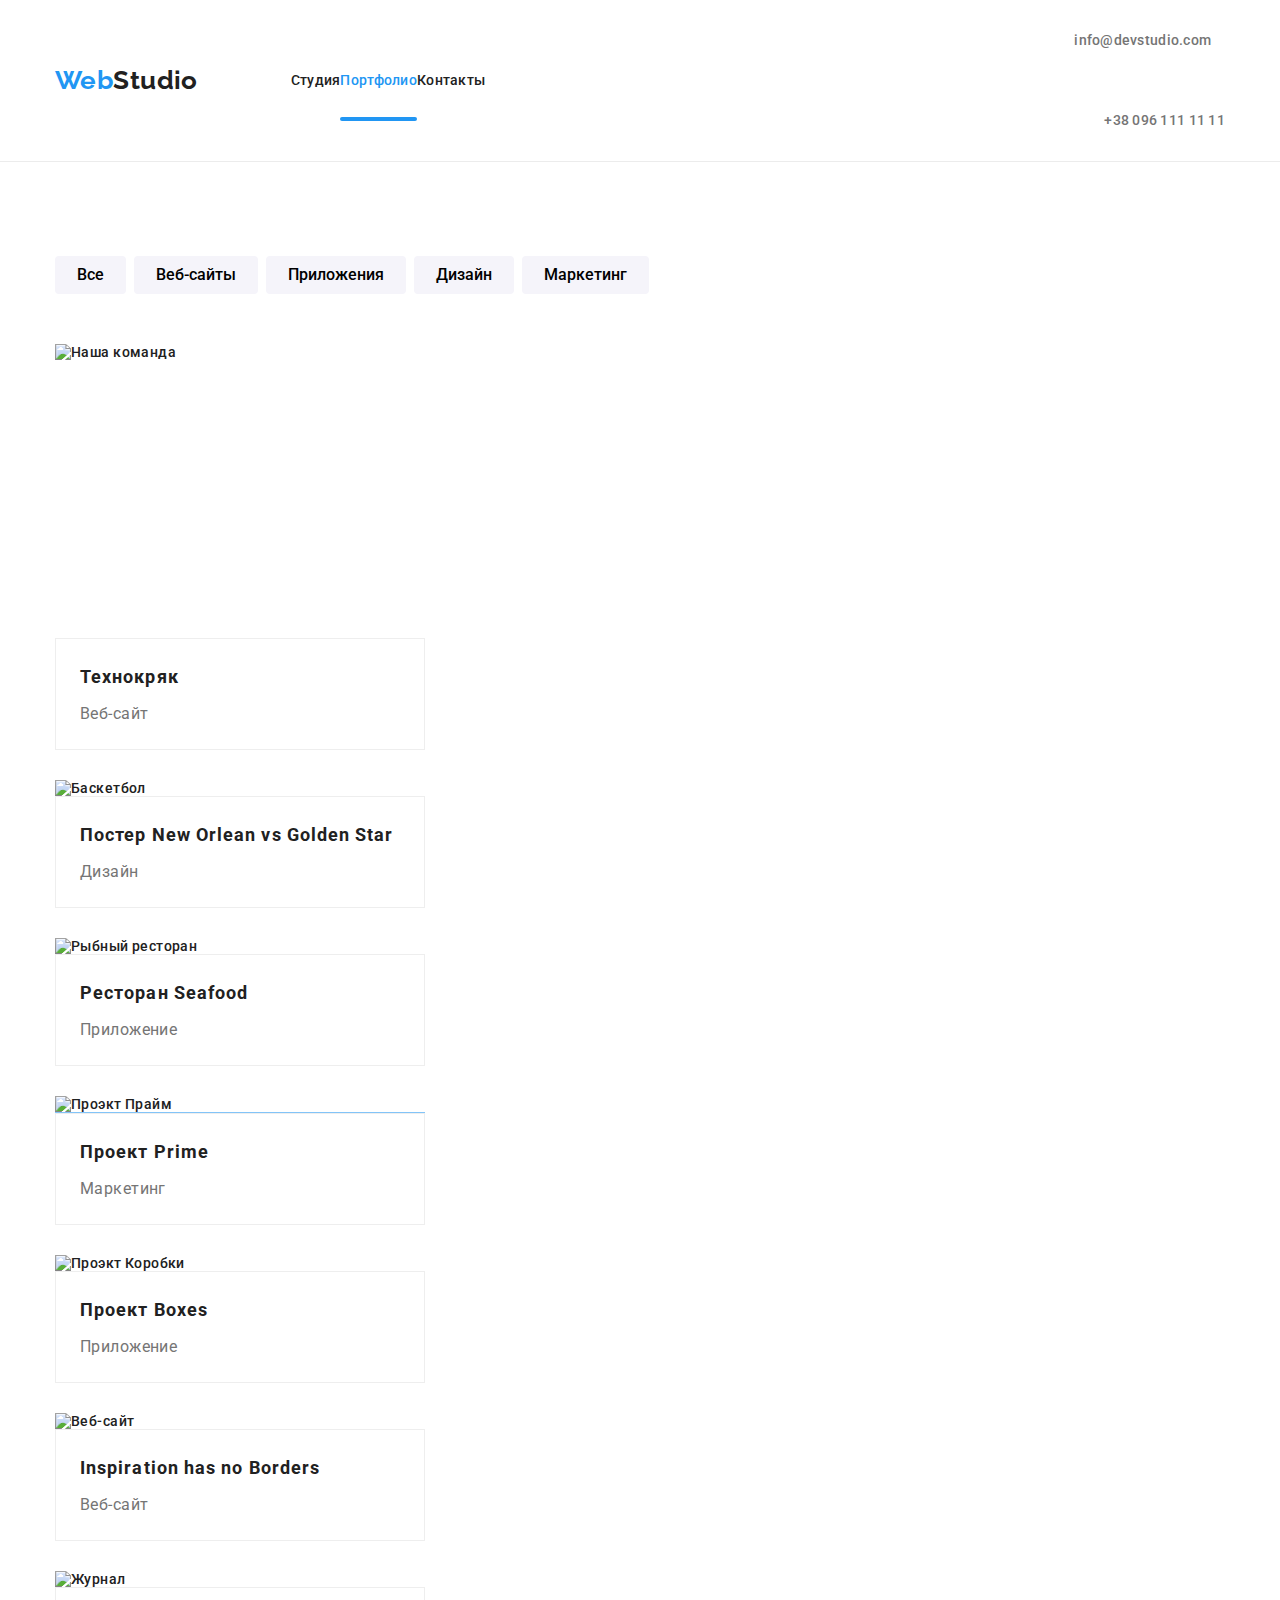
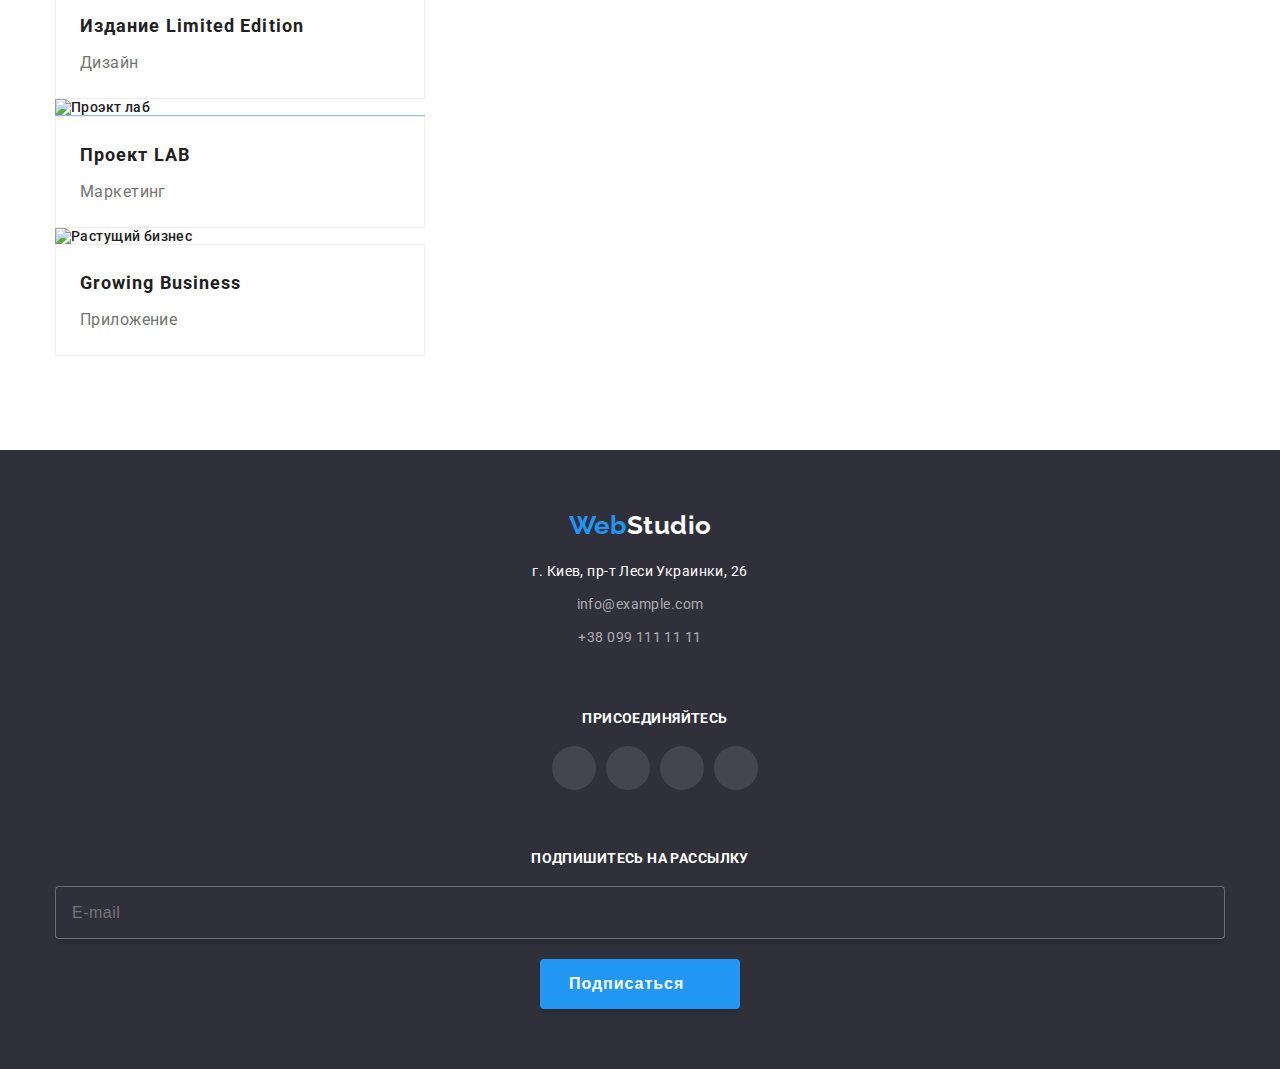
==== portfolio.html @ 8e3b7312 "Problem" ====
<!DOCTYPE html>
<html lang="ru">
    <head>
        <meta charset="UTF-8">
        <meta http-equiv="X-UA-Compatible" content="IE=edge">
        <meta name="viewport" content="width=device-width, initial-scale=1.0">
        <title>Портфолио</title>
        <link rel="preconnect" href="https://fonts.googleapis.com">
        <link rel="preconnect" href="https://fonts.gstatic.com" crossorigin>
        <link href="https://fonts.googleapis.com/css2?family=Raleway:wght@700&family=Roboto:wght@400;500;700;900&display=swap" rel="stylesheet">
        <link rel="stylesheet" href="./css/styles.css">
    </head>
    <body>
        <header>
            <nav class="container nav">
                <a href="./index.html" class="nav__logo">Web<span class="nav__logo-word">Studio</span></a>
                <ul class="nav__list"> 
                    <li class="nav__item"> 
                        <a href="./index.html" class="nav__link">Студия</a>
                    </li>
                    <li class="nav__item">
                        <a href="./portfolio.html" class="nav__link  current">Портфолио</a> 
                    </li>
                    <li class="nav__item">
                        <a href="#" class="nav__link">Контакты</a>
                    </li>
                </ul>
                <ul class="nav-contacts">
                    <li class="nav-contacts__list">
                        <a href="mailto:info@devstudio.com" class="nav-contacts__link" aria-label="Написать письмо">
                            <svg class="nav-contacts__icon" width="16" height="12">
                                <use href="./images/icons.svg#icon-mail"></use>
                            </svg>
                            info@devstudio.com
                        </a>
                    </li>
                    <li class="nav-contacts__list">
                        <a href="tel:+380961111111" class="nav-contacts__link" aria-label="Позвонить">
                           <svg class="nav-contacts__icon" width="16" height="12"> 
                                <use href="./images/icons.svg#icon-smartphone"></use>
                           </svg>
                            +38 096 111 11 11
                        </a>    
                    </li>
                </ul>
            </nav>
        </header>
        <main>
            <section class="portfolio section">
                <div class="container">
                    <h1 class="visually-hidden">Фильтры</h1>
                        <ul class="portfolio__list">
                            <li class="portfolio__item">
                                <button type="button" class="portfolio__buttons">Все</button></li>
                            <li class="portfolio__item">
                                <button type="button" class="portfolio__buttons">Веб-сайты</button></li>
                            <li class="portfolio__item">
                                <button type="button" class="portfolio__buttons">Приложения</button></li>
                            <li class="portfolio__item">
                                <button type="button" class="portfolio__buttons">Дизайн</button></li>
                            <li class="portfolio__item">
                                <button type="button" class="portfolio__buttons">Маркетинг</button></li>
                        </ul> 
                    <h2 class="visually-hidden">Проэкты</h2>
                    <ul class="portfolio__menu">
                        <li class="portfolio__images">
                            <div class="portfolio__overlay">         
                                <img src="./images/team.jpg" alt="Наша команда" width="370" height="294">
                                <div class="overlay">
                                    <p class="overlay__paragraph">Ресурс предлагает комплексные предложения с разным уровнем функционала и сервисов. Все это позволит посетителю получить исчерпывающие сведения о компании или частном лице.
                                    </p>
                                </div>
                            </div>
                            <div class="portfolio__box">
                                <h3 class="portfolio-box__name">Технокряк</h3>
                                <p class="portfolio-box__paragraph">Веб-сайт</p>
                            </div>
                        </li>
                        <li class="portfolio__images">
                            <div class="portfolio__overlay">
                                <img src="./images/basketball.jpg" alt="Баскетбол" width="370">
                                <div class="overlay">
                                    <p class="overlay__paragraph">Ресурс предлагает комплексные предложения с разным уровнем функционала и сервисов. Все это позволит посетителю получить исчерпывающие сведения о компании или частном лице.
                                    </p>
                                </div>
                            </div>
                            <div class="portfolio__box">
                                <h3 class="portfolio-box__name">Постер New Orlean vs Golden Star</h3>
                                <p class="portfolio-box__paragraph">Дизайн</p>
                            </div>
                        </li>
                        <li class="portfolio__images">
                            <div class="portfolio__overlay">
                            <img src="./images/restaraunt.jpg" alt="Рыбный ресторан" width="370">
                            <div class="overlay">
                                <p class="overlay__paragraph">Ресурс предлагает комплексные предложения с разным уровнем функционала и сервисов. Все это позволит посетителю получить исчерпывающие сведения о компании или частном лице.
                                </p>
                            </div>
                            </div>
                            <div class="portfolio__box">
                                <h3 class="portfolio-box__name">Ресторан Seafood</h3>
                                <p class="portfolio-box__paragraph">Приложение</p>
                            </div>
                        </li>
                        <li class="portfolio__images">
                            <div class="portfolio__overlay">
                                <img src="./images/prime.jpg" alt="Проэкт Прайм" width="370">
                                <div class="overlay">
                                    <p class="overlay__paragraph">Ресурс предлагает комплексные предложения с разным уровнем функционала и сервисов. Все это позволит посетителю получить исчерпывающие сведения о компании или частном лице.
                                    </p>
                                </div>
                            </div>
                            <div class="portfolio__box">
                                <h3 class="portfolio-box__name">Проект Prime</h3>
                                <p class="portfolio-box__paragraph">Маркетинг</p>
                            </div>
                        </li>
                        <li class="portfolio__images">
                            <div class="portfolio__overlay">
                                <img src="./images/boxes.jpg" alt="Проэкт Коробки" width="370">
                                <div class="overlay">
                                    <p class="overlay__paragraph">Ресурс предлагает комплексные предложения с разным уровнем функционала и сервисов. Все это позволит посетителю получить исчерпывающие сведения о компании или частном лице.
                                    </p>
                                </div>
                            </div>
                            <div class="portfolio__box">
                                <h3 class="portfolio-box__name">Проект Boxes</h3>
                                <p class="portfolio-box__paragraph">Приложение</p>
                            </div>
                        </li>
                        <li class="portfolio__images">
                            <div class="portfolio__overlay">
                                <img src="./images/website.jpg" alt="Веб-сайт" width="370">
                                <div class="overlay">
                                    <p class="overlay__paragraph">Ресурс предлагает комплексные предложения с разным уровнем функционала и сервисов. Все это позволит посетителю получить исчерпывающие сведения о компании или частном лице.
                                    </p>
                                </div>
                            </div>
                            <div class="portfolio__box">
                                <h3 class="portfolio-box__name">Inspiration has no Borders</h3>
                                <p class="portfolio-box__paragraph">Веб-сайт</p>
                            </div>
                        </li>
                        <li class="portfolio__images">
                            <div class="portfolio__overlay">
                                <img src="./images/magazine.jpg" alt="Журнал" width="370">
                                <div class="overlay">
                                    <p class="overlay__paragraph">Ресурс предлагает комплексные предложения с разным уровнем функционала и сервисов. Все это позволит посетителю получить исчерпывающие сведения о компании или частном лице.
                                    </p>
                                </div>
                            </div>
                            <div class="portfolio__box">
                                <h3 class="portfolio-box__name">Издание Limited Edition</h3>
                                <p class="portfolio-box__paragraph">Дизайн</p>
                            </div>
                        </li>
                        <li class="portfolio__images">
                            <div class="portfolio__overlay">
                                <img src="./images/lab.jpg" alt="Проэкт лаб" width="370">
                                <div class="overlay">
                                    <p class="overlay__paragraph">Ресурс предлагает комплексные предложения с разным уровнем функционала и сервисов. Все это позволит посетителю получить исчерпывающие сведения о компании или частном лице.
                                    </p>
                                </div>
                            </div>
                            <div class="portfolio__box">
                                <h3 class="portfolio-box__name">Проект LAB</h3>
                                <p class="portfolio-box__paragraph">Маркетинг</p>
                            </div>
                        </li>
                        <li class="portfolio__images">
                            <div class="portfolio__overlay">
                                <img src="./images/bussines.jpg" alt="Растущий бизнес" width="370"> 
                                <div class="overlay">
                                    <p class="overlay__paragraph">Ресурс предлагает комплексные предложения с разным уровнем функционала и сервисов. Все это позволит посетителю получить исчерпывающие сведения о компании или частном лице.
                                    </p>
                                </div>
                            </div>
                            <div class="portfolio__box">
                                <h3 class="portfolio-box__name">Growing Business</h3>
                                <p class="portfolio-box__paragraph">Приложение</p>
                            </div>
                        </li>
                    </ul>
                </div>
            </section>
        </main>
        <!-- Подвал -->
        <footer class="footer section">
            <div class="container footer__box">
                <div class="container footer__adress">
                    <a href="./index.html" class="footer__logo">Web<span class="word-logo">Studio</span></a>
                    <address class="footer__street">г. Киев, пр-т Леси Украинки, 26</address>
                    <ul>
                        <li class="footer__list">
                            <a href="mailto:info@example.com" class="footer__contacts">info@example.com</a></li>
                        <li class="footer__list">
                            <a href="tel:+380991111111" class="footer__contacts">+38 099 111 11 11</a></li>
                    </ul>
                </div>
                <div class="container footer__social">
                    <h2 class="footer-social__title">Присоединяйтесь</h2>
                    <ul class="footer-social__list">
                        <li class="social-list__item">
                            <a class="footer__link" href="#" aria-label="Страница в инстаграмме">
                                <svg class="social-list__icon" width="20" height="20">
                                    <use href="./images/icons.svg#icon-instagram"></use>
                                </svg>
                            </a>
                        </li>
                        <li class="social-list__item">
                            <a class="footer__link" href="#" aria-label="Страница в твиттере">
                                <svg class="social-list__icon" width="20" height="20">
                                    <use href="./images/icons.svg#icon-twitter"></use>
                                </svg>
                            </a>
                        </li>
                        <li class="social-list__item">
                            <a class="footer__link" href="#" aria-label="Страница в фейсбуке">
                                <svg class="social-list__icon" width="20" height="20">
                                    <use href="./images/icons.svg#icon-facebook"></use>
                                </svg>
                            </a>
                        </li>
                        <li class="social-list__item">
                            <a class="footer__link" href="#" aria-label="Страница в линкедине">
                                <svg class="social-list__icon" width="20" height="20">
                                    <use href="./images/icons.svg#icon-linkedin"></use>
                                </svg>
                            </a>
                        </li>
                    </ul>
                </div>
                <div>
                    <h2 class="send">Подпишитесь на рассылку</h2>
                    <form class="send__form">
                        <input class="send__input" type="email" name="mail" placeholder="E-mail" />
                        <button class="send__button" type="submit">Подписаться
                            <svg class="send__icon" width="24" height="24">
                                <use href="./images/icons.svg#icon-subscribe"></use>
                            </svg>
                        </button>
                    </form>
                </div>
            </div>
        </footer>
    </body>
</html>
---- css/styles.css ----
html {
	box-sizing: border-box;
}
*,
*::after,
*::before {
	box-sizing: inherit;
}
/* Сбиваем стили */
h1,
h2,
h3,
h4,
h5,
h6,
p {
	margin-top: 0;
}
img {
	display: block;
	max-width: 100%;
	height: auto;
}
ul {
    list-style: none;
	padding-left: 0;
	margin: 0;
}



:root {
    --color-primary: #212121;
    --color-second: #2196f3;
    --color-contacts: #757575;
    --color-hero: #2f303a;
    --color-hero-name: #ffffff;
    --color-button: #188ce8;
    --color-team: #f5f4fa;
    --color-contacts-footer: rgba(255, 255, 255, 0.6);
    --color-social-icons: #afb1b8; 
    --color-icons-footer: rgba(255, 255, 255, 0.1);
    --color-icons: #afb1b8;
    --color-background: rgba(47, 48, 58, 0.8);
    --color-bckground: rgba(33, 150, 243, 0.9);
    

    --font-family-primary: 'Roboto', sans-serif;
    --font-family-logo: 'Raleway', sans-serif;
}
body {
    color: var(--color-primary);
    font-family: var(--font-family-primary);
    font-weight: 500;
    font-size: 14px;
    line-height: 1.17;
    letter-spacing: 0.03em;
    margin: 0;
}
/* Header */
header {
    border-bottom: 1px solid #ECECEC;
}
.container.nav {

    @media screen and (min-width: 768px) {
        display: flex;
        align-items: center;
    }
    
}
/* Логотип */
.nav__logo {
    color: var(--color-second);
    font-family: var(--font-family-logo);
    text-decoration: none;
    font-weight: 700;
    font-size: 26px;
    line-height: 1.17;
    display: block;
    padding-top: 24px;
    padding-bottom: 24px;
}
.nav__logo-word {
    color: var(--color-primary);
}
/* Ссылки */
.nav__list {
    @media screen and (min-width: 768px) {
        display: flex; 
    }

}
.nav__link {

    @media screen and (min-width: 768px) {
        color: var(--color-primary);
        position: relative;
        display: block;
        padding-top: 32px;
        padding-bottom: 32px;
        text-decoration: none;
        letter-spacing: 0.02em;
        transition: color 250ms cubic-bezier(0.4, 0, 0.2, 1);
    }

    @media screen and (min-width: 1200px) {
        color: var(--color-primary);
        position: relative;
        display: block;
        padding-top: 32px;
        padding-bottom: 32px;
        text-decoration: none;
        letter-spacing: 0.02em;
        transition: color 250ms cubic-bezier(0.4, 0, 0.2, 1);
    }
}
.nav__link:hover,
.nav__link:focus {
    color: var(--color-second);
}
.nav__link.current {
    color: var(--color-second);
}
.nav__link::after {
    content: '';
    background-color: var(--color-second);
    position: absolute;
    border-radius: 2px;
    width: 100%;
    height: 4px;
    bottom: 0;
    left: 0;
    opacity: 0;
}
.nav__link.current::after {
    content: '';
    opacity: 1;
}
.nav__item:not(:first-child) {

    @media screen and (min-width: 768) {
        margin-left: 50px;
    }
}
.nav__item:first-child {

    @media screen and (min-width: 768px) {
        margin-left: 88px;
    }

    @media screen and (min-width: 1200px) {
        margin-left: 93px;
    }
}
.nav__item:last-child {
    @media screen and (min-width: 768px) {
        margin-right: 0;
    }
}
/* Контакты */
.nav-contacts__link {
    color: var(--color-contacts);
    text-decoration: none;
    letter-spacing: 0.02em;
    transition: color 250ms cubic-bezier(0.4, 0, 0.2, 1);
}
.nav-contacts__link:hover,
.nav-contacts__link:focus {
    color: var(--color-second);
}
.nav-contacts__link {
    display: block;
    padding-top: 32px;
    padding-bottom: 32px;
}
.nav-contacts {
    /* display: flex; */
    margin-left: auto;
}
.nav-contacts__list:not(:first-child) {
    margin-left: 30px;
}
.nav-contacts__icon {
    margin-right: 10px;
    fill: currentColor;
}
.nav-contacts__icon:hover,
.nav-contacts__icon:focus {
color: var(--color-second);
}
/* Герой */
.hero.section {
    background-color: var(--color-hero);
    background-image: linear-gradient(
    to right,
     rgba(47, 48, 58, 0.4),
     rgba(47, 48, 58, 0.4)),
     url(../images/bgheroimg.jpg);
    max-width: 1600px;
    background-size: cover;
    background-position: center;
    text-align: center;
    padding-top: 200px;
    padding-bottom: 200px;
}
.hero__title {
    color: var(--color-hero-name);
    font-family: var(--font-family-primary);
    font-weight: 900;
    font-size: 44px;
    line-height: 1.36;
    letter-spacing: 0.06em;
    text-transform: uppercase;
    margin-bottom: 30px;
}
/* Кнопка в герое */
.hero__button {
    background-color: var(--color-second);
    color: var(--color-hero-name);
    box-shadow: 0px 4px 4px rgba(0, 0, 0, 0.15);
    border-radius: 4px;;
    border: 1px;
    cursor: pointer;
    font-family: var(--font-family-primary);
    font-weight: 700;
    font-size: 16px;
    line-height: 1.9;
    letter-spacing: 0.06em;
    display: inline-block;
    padding: 10px 32px;
    transition: background-color 250ms cubic-bezier(0.4, 0, 0.2, 1);
}
.hero__button:hover,
.hero__button:focus {
    background-color: var(--color-button);
}


/* Секция Качества */
.section.quality {
    padding-top: 60px;
    padding-bottom: 60px;
}

.quality__title {
    margin-bottom: 10px;
    font-weight: 700;
    font-size: 14px;
    text-transform: uppercase;
    text-align: center;
}
.quality__list {
    /* display: flex; */
}
.quality__item {
    /* margin-right: 30px; */
    /* width: 270px; */
}
.quality__item:last-child {
    margin-right: 0;
}
.quality__box {
    /* width: 270px; */
    height: 120px;
    background-color: var(--color-team);
    margin-bottom: 30px;
    padding: 0;
    border-radius: 4px;
    display: flex;
    justify-content: center;
    align-items: center;
}

/* Секция чем мы занимаемся */
.works.section {
    padding-top: 0;
    display: none;
}
.works__title {
    margin-bottom: 50px;
}
.works__list {
    /* display: flex; */
}
.work__item {
    margin-right: 30px;
    position: relative;
}
.work__item:last-child {
    margin-right: 0;
}
.work__box {
    position: absolute;
    background-color:var(--color-background);
    width: 100%;
    bottom: 0;
    top: 224px;
}
.work__text {
    margin-bottom: 0;
    margin-top: 27px;
    text-align: center;
    color: var(--color-hero-name);
    text-transform: uppercase;
    font-weight: 700;
    line-height: 1.17;
    font-size: 14px;
    letter-spacing: 0.03em;
}
/* Секция команда */
.section.team {
    background-color: var(--color-team);
    /* padding-top: 94px; */
    padding-top: 60px;
    /* padding-bottom: 94px; */
    padding-bottom: 60px;
    margin-left: auto;
    margin-right: auto;
    text-align: center;
}
.team__title {
    /* margin-bottom: 50px; */
    
    margin-bottom: 30px;
}

.team__list {
    /* display: flex; */
}
.team__item {
    background-color: var(--color-hero-name);
    box-shadow: 0px 1px 3px rgba(0, 0, 0, 0.12), 
    0px 1px 1px rgba(0, 0, 0, 0.14), 
    0px 2px 1px rgba(0, 0, 0, 0.2);
    border-radius: 0px 0px 4px 4px;
    /* margin-right: 30px; */
    margin-bottom: 30px;

}
.team__item:last-child {
    margin-right: 0;
    margin-bottom: 0;
}
.team__image {
    width: 450px;
}
.team__box {
    padding-top: 30px;
    padding-bottom: 16px;
}
.team__name {
    font-weight: 500;
    font-size: 16px;
    line-height: 1.18;
    letter-spacing: 0.03em;
    margin-bottom: 10px;
}
.team__pos {
    font-size: 16px;
}
.social-list {
    padding: 0 32px 30px 32px;
    display: flex;
    align-items: center;
    justify-content: center;
}
.social-list__item {
    width: 44px;
    height: 44px;
    margin-right: 10px;
}
.social-list__item:last-child {
    margin-right: 0;
}
.social-list__link {
    color: var(--color-social-icons);
    width: 44px;
    height: 44px;
    display: flex;
    justify-content: center;
    align-items: center;
    transition: color 250ms cubic-bezier(0.4, 0, 0.2, 1),
    background-color 250ms cubic-bezier(0.4, 0, 0.2, 1);
    border-radius: 50%;
}
.social-list__link:hover,
.social-list__link:focus {
    color: var(--color-hero-name);
    background-color: var(--color-second);
}
.social-list__icon {
    fill: currentColor;
}

/* Секция клиенты */
.section.clients {
    padding-top: 60px;
    padding-bottom: 60px;
}

.clients__title {
    font-weight: 700;
    font-size: 36px;
    text-align: center;
    /* margin-bottom: 50px; */
    margin-bottom: 30px;
}
.clients__list {
    /* display: flex; */
    /* justify-content: center; */
    
    display: flex;
    flex-wrap: wrap;
    
}

.clients__item {
    /* margin-right: 30px; */
    width: 50%;
    max-width: 210px;
}
.clients__item:nth-child(odd) {
    margin-right: 30px;
}
.clients__item:nth-child(-n + 4) {
    margin-bottom: 30px;
}
/* .clients__item:last-child {
    margin-right: 0;
} */
.clients__link {
    color: var(--color-icons);
    display: flex;
    justify-content: center;
    align-items: center;
    /* width: 170px; */
    width: 210px;
    height: 92px;
    border: 1px solid #afb1b8;
    border-radius: 4px;
    transition: color 250ms cubic-bezier(0.4, 0, 0.2, 1),
    border-color 250ms cubic-bezier(0.4, 0, 0.2, 1);
}
.clients__link:hover,
.clients__link:focus {
    color: var(--color-second);
    border-color: var(--color-second);
}
.client__icon {
    fill: currentColor;
}
/* Подвал */
.footer {
    background-color: var(--color-hero);
    color: var(--color-hero-name);
}
.footer.section {
    padding-top: 60px;
    padding-bottom: 60px;
}
.footer__box {
    /* display: flex; */
    align-items: baseline;
}
.container.footer__adress {
    padding: 0;
    /* margin: 0; */
    /* width: 231px; */
    width: 100%;
    text-align: center;
    margin-bottom: 60px;
}
.footer__logo {
    color: var(--color-second);
    font-family: var(--font-family-logo);
    text-decoration: none;
    font-weight: 700;
    font-size: 26px;
    line-height: 1.17;
}
.word-logo {
    color: var(--color-hero-name);
}
.footer__street {
    font-style: normal;
    font-weight: 400;
    line-height: 1.71;
    margin-top: 20px;
    margin-bottom: 9px;
}
.footer__list {
    margin-top: 9px;
}
.footer__contacts {
    color: var(--color-contacts-footer);
    font-weight: 400;
    text-decoration: none;
    line-height: 1.71;
    margin-bottom: 60px;
    transition: color 250ms cubic-bezier(0.4, 0, 0.2, 1);
}
.footer__contacts:hover,
.footer__contacts:focus {
    color: var(--color-second);
}

.container.footer__social {
    text-align: center;
    /* width: 206px; */
    margin: 0;
    /* margin-left: 70px;
    margin-right: 93px; */
    padding: 0;
    margin-bottom: 60px;
}
.footer-social__title {
    margin: 0;
    margin-bottom: 20px;
    text-transform: uppercase;
    font-weight: 700;
    font-size: 14px;
    line-height: 1.142;
    letter-spacing: 0.03em
}
.footer-social__list {
    display: flex; 
    justify-content: center;
}
.footer__link {
    color: var(--color-hero-name);
    background-color: var(--color-icons-footer);
    width: 100%;
    height: 100%;
    display: flex;
    justify-content: center;
    align-items: center;
    border-radius: 50%;
    transition: color 250ms cubic-bezier(0.4, 0, 0.2, 1),
    background-color 250ms cubic-bezier(0.4, 0, 0.2, 1);
}
.footer__link:hover,
.footer__link:focus {
    color: var(--color-hero-name);
    background-color: var(--color-second);
    border-radius: 50%;
}
.send {
    font-weight: 700;
    font-size: 14px;
    line-height: 1.17;
    letter-spacing: 0.03em;
    text-transform: uppercase;
    margin-bottom: 20px;
    text-align: center;
}
.send__form {
    /* display: flex; */
    text-align: center;
}
.send__input {
    color: var(--color-hero-name);
    /* width: 358px; */
    width: 100%;
    font-weight: 400;
    font-size: 16px;
    line-height: 1.25;
    letter-spacing: 0.03em;
    background-color: var(--color-hero);
    padding: 16px 295px 15px 16px;
    box-shadow: 0 4px 4px 0 rgba(0, 0, 0, 0.15);
    border-radius: 4px;
    border: 1px solid rgba(255, 255, 255, 0.3);
    margin-right: 12px;
    margin-bottom: 20px;
}
.send__button {
    position: relative;
    width: 200px;
    height: 50px;
    padding: 10px 62px 10px 29px;
    background-color: var(--color-second);
    color: var(--color-hero-name);
    border-radius: 4px;
    box-shadow: 0 4px 4px 0 rgba(0, 0, 0, 0.15);
    border: 1px;
    cursor: pointer;
    font-weight: 700;
    font-size: 16px;
    line-height: 1.88;
    letter-spacing: 0.06em;
}
.send__icon {
    fill: currentColor;
    position: absolute;
    right: 28px;
    bottom: 13px;
}
/* Секция Портфолио */
/* Фильтры кнопки */
.portfolio__list {
    display: flex;
    /* justify-content: center;
    margin-bottom: 50px; */
    margin-bottom: 40px;
    flex-wrap: wrap;
}

.portfolio__item {
    margin-right: 8px;
    margin-bottom: 10px;
}
.portfolio__item:nth-child(n + 4) {
    margin-bottom: 0;
}
.portfolio__buttons {
    background-color: var(--color-team);
    font-family: var(--font-family-primary);
    border: transparent;
    cursor: pointer;
    font-size: 16px;
    line-height: 1.625;
    font-weight: 500;
    padding: 6px 22px;
    max-width: 145px;
    border-radius: 4px;
    transition: color 250ms cubic-bezier(0.4, 0, 0.2, 1),
    background-color 250ms cubic-bezier(0.4, 0, 0.2, 1),
    box-shadow 250ms cubic-bezier(0.4, 0, 0.2, 1);
}
.portfolio-list--item:last-child {
    margin-right: 0;
}
.portfolio__buttons:hover,
.portfolio__buttons:focus {
    background-color:var(--color-second);
    box-shadow: 0px 3px 1px rgba(0, 0, 0, 0.1),
     0px 1px 2px rgba(0, 0, 0, 0.08), 
     0px 2px 2px rgba(0, 0, 0, 0.12);
    border-radius: 4px;
    color: var(--color-hero-name);
}
/* Картинки портфолио */
.portfolio__menu {
    /* display: flex; */
    flex-wrap: wrap;
}
.portfolio__images {
    margin-bottom: 30px;
    margin-right: 30px;
    width: 370px;
    transition: box-shadow 250ms cubic-bezier(0.4, 0, 0.2, 1);
    
}
.portfolio__images:hover,
.portfolio__images:focus {
    box-shadow: 0px 1px 1px rgba(0, 0, 0, 0.12), 
    0px 4px 4px rgba(0, 0, 0, 0.06), 
    1px 4px 6px rgba(0, 0, 0, 0.16);
}
.portfolio__images:nth-child(3n + 3) {
    margin-right: 0;
}
.portfolio__images:nth-last-child( -n + 3) {
    margin-bottom: 0;
}
.portfolio__images:hover .overlay {
    opacity: 1;
    transform: translateY(100%);
} 
.portfolio__images:hover .overlay {
    transform: translateY(0%);
}
.portfolio__box {
padding: 20px 24px;
border: 1px solid #EEEEEE;
}
.portfolio-box__name {
    color: var(--color-primary);
    font-weight: 700;
    font-size: 18px;
    line-height: 2;
    letter-spacing: 0.06em;
    margin-bottom: 4px;
}
.portfolio-box__paragraph {
    color: var(--color-contacts);
    font-weight: 400;
    font-size: 16px;
    line-height: 1.87;
    margin: 0;
}
.portfolio__overlay {
    position: relative;
    overflow: hidden;
}
.overlay {
    background-color: var(--color-bckground);
    position: absolute;
    width: 100%;
    height: 100%;
    top: 0;
    left: 0;
    transform: translateY(100%);
    transition: transform 250ms cubic-bezier(0.4, 0, 0.2, 1),
    opacity 250ms cubic-bezier(0.4, 0, 0.2, 1);
    /* display: flex; */
    align-items: center;
}
.overlay__paragraph {
    font-weight: 400;
    font-size: 18px;
    line-height: 1.55;
    letter-spacing: 0.03em;
    color: var(--color-hero-name);
    padding: 0 24px;
    width: 100%;
    margin: 0;
}


/* Модальное окно */
.backdrop {
    position: fixed;
    top: 0;
    left: 0;
    width: 100%;
    height: 100%;
    background-color: rgba(0, 0, 0, 0.2);
    visibility: visible;
    z-index: 1;
    transition: opacity 250ms cubic-bezier(0.4, 0, 0.2, 1) , 
    visibility 250ms cubic-bezier(0.4, 0, 0.2, 1);
}
.backdrop.is-hidden {
    opacity: 0;
    visibility: hidden;
    pointer-events: none;
}
.modal {
    position: absolute;
    min-width: 528px;
    min-height: 581px;
    box-shadow: 0 2px 1px 0 rgba(0, 0, 0, 0.2),
    0 1px 1px 0 rgba(0, 0, 0, 0.14),
    0 1px 3px 0 rgba(0, 0, 0, 0.12);
    background-color: var(--color-hero-name);
    border-radius: 4px;
    top: 50%;
    left: 50%;
    transform: translate(-50% , -50%) scale(1);
    transition: transform 250ms cubic-bezier(0.4, 0, 0.2, 1);
}
.modal__close {
    position: absolute;
    top: 8px;
    right: 8px;
    width: 30px;
    height: 30px;
    background-color: var(--color-hero-name);
    border-radius: 50%;
    border: 1px solid rgba(0, 0, 0, 0.1);
    cursor: pointer;
    /* display: flex; */
    justify-content: center;
    align-items: center;
}
.modal__icon {
    margin: 3px;
}

/* Форма модального окна */

.form__main {
    margin: 0 40px 12px ;
    margin-bottom: 20px;
}
.form__title {
    font-weight: 700;
    font-size: 20px;
    line-height: 1.17;
    letter-spacing: 0.03em;
    text-align: center;
    margin-top: 40px;
    margin-bottom: 12px;
}
.form__box {
    margin-bottom: 10px;
    /* display: flex; */
    flex-direction: column;
}
.form__label {
    font-weight: 400;
    font-size: 12px;
    line-height: 1.17;
    letter-spacing: 0.01em;
    color: rgba(117, 117, 117, 1);
    margin-bottom: 4px;
}
.form__svg {
    position: relative;
}
.form__input {
    margin: 0;
    padding: 6px 0 6px 42px;
    border-radius: 4px;
    border: 1px solid rgba(33, 33, 33, 0.2);
    outline: 0;
    transition: border-color 250ms cubic-bezier(0.4, 0, 0.2, 1);
    width: 448px;
    height: 40px;
}
.form__input:focus {
    border-color: rgba(33, 150, 243, 1);
}
.form__input:focus + .form__icons {
    color: var(--color-second);
}
.form__icons {
    left: 15px;
    position: absolute;
    bottom: 14px;
    display: inline-block;
    fill: currentColor;
}
.form__textarea {
    padding: 12px 16px;
    border-radius: 4px;
    border: 1px solid rgba(33, 33, 33, 0.2);
    outline: 0;
    transition: border-color 250ms cubic-bezier(0.4, 0, 0.2, 1);
    resize: none;
}
.form__textarea:focus {
    border-color: rgba(33, 150, 243, 1);
}
.form__textarea::placeholder {
    color: rgba(117, 117, 117, 0.5);
    font-weight: 400;
    font-size: 12px;
    line-height: 1.17;
    letter-spacing: 0.01em;
    
}
.form__check {
    margin-bottom: 30px;
    margin-left: 52px;
    margin-right: 52px;
    /* display: flex; */
    align-items: center;
}

.form-check__label {
    font-weight: 400;
    line-height: 1.71;
    color: rgba(117, 117, 117, 1);
    /* display: flex; */
    align-items: center;
}
.form__control {
    display: flex;
    justify-content: center;
    align-items: center;
    fill: currentColor;
    width: 16px;
    height: 15px;
    margin-right: 7px;
    border: 2px solid var(--color-primary);
    border-radius: 2px;
    box-shadow: 0 4px 4px 0 #00000040;
}
.form__checkbox {
    appearance: none;
    -webkit-appearance: none;
    -moz-appearance: none;
    
}
.form__checkbox:checked + .form-check__icon {
    opacity: 1;
}
.form-check__icon {
    opacity: 0;
    flex-shrink: 0;
    background-color: var(--color-second);    
    transition: opacity 250ms cubic-bezier(0.4, 0, 0.2, 1);
    fill: var(--color-hero-name);
    border: 2px solid var(--color-second);
    border-radius: 2px;
}


.form__word {
    color: rgba(33, 150, 243, 1);
    
}
.form__button {
    margin: 0 164px 40px;
    background-color: var(--color-second);
    color: var(--color-hero-name);
    border-radius: 4px;
    border: 1px;
    cursor: pointer;
    font-family: var(--font-family-primary);
    font-weight: 700;
    font-size: 16px;
    line-height: 1.9;
    letter-spacing: 0.06em;
    padding: 10px 55px;
    box-shadow: 0 4px 4px 0 rgba(0, 0, 0, 0.15);
    transition: background-color 250ms cubic-bezier(0.4, 0, 0.2, 1);
}
.form__button:hover,
.form__button:focus {
    background-color: rgba(24, 140, 232, 1);
}



/* Секции */
.section {
    margin-left: auto;
    margin-right: auto;
    padding-top: 94px;
    padding-bottom: 94px;
}
.container {
    padding-left: 15px;
    padding-right: 15px;
    margin: 0 auto;
     
    
    @media screen and (min-width: 480px) {
        width: 480px;
    }

    @media screen and (min-width: 768px) {
        width: 768px;
    }


    @media screen and (min-width: 1200px) {
        width: 1200px;
    }
}
/* Заголовки */
.name {
    font-weight: 700;
    font-size: 36px;
    text-align: center;
}
/* Невидимый заголовок */
.visually-hidden {
    position: absolute;
    width: 1px;
    height: 1px;
    margin: -1px;
    border: 0;
    padding: 0;
    white-space: nowrap;
    clip-path: inset(100%);
    clip: rect(0 0 0 0);
    overflow: hidden;
}
/* Параграфы */
.paragraph {
    color: var(--color-contacts);
    font-weight: 400;
    line-height: 1.7;
    margin-bottom: 0;
    letter-spacing: 0.03em;
}
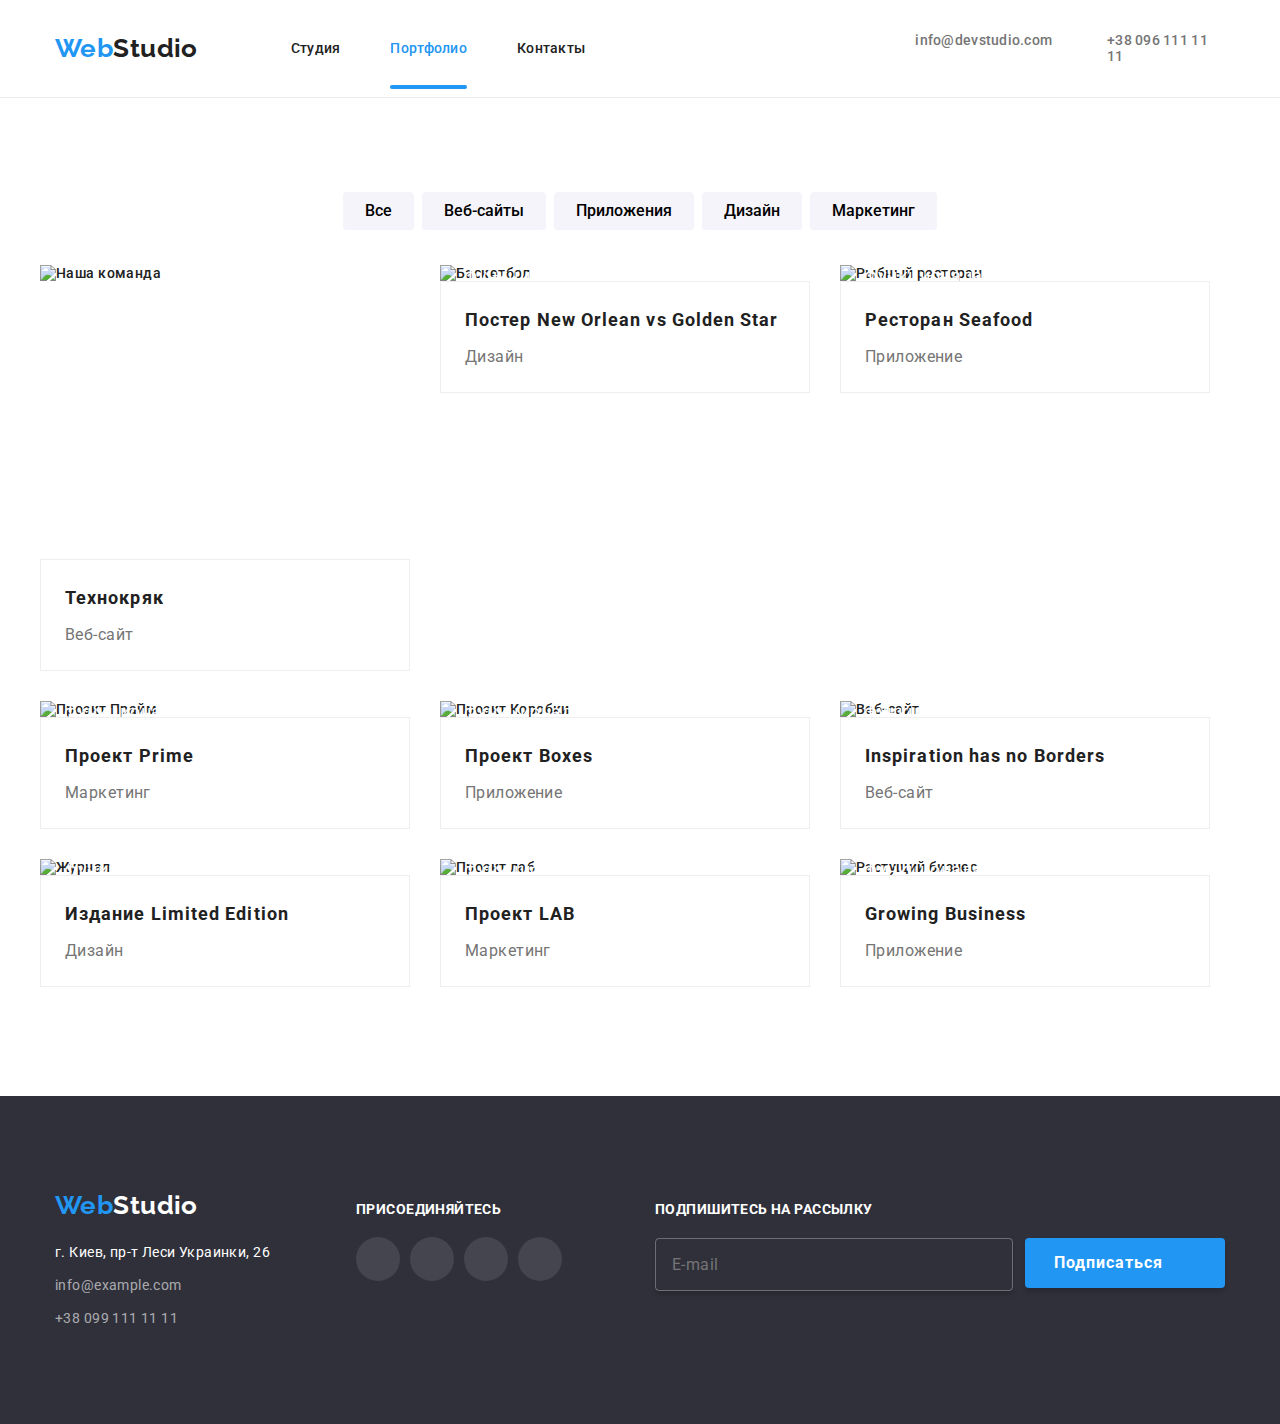
==== commit 22254b08: "5" ====
--- a/portfolio.html
+++ b/portfolio.html
@@ -8,41 +8,74 @@
         <link rel="preconnect" href="https://fonts.googleapis.com">
         <link rel="preconnect" href="https://fonts.gstatic.com" crossorigin>
         <link href="https://fonts.googleapis.com/css2?family=Raleway:wght@700&family=Roboto:wght@400;500;700;900&display=swap" rel="stylesheet">
-        <link rel="stylesheet" href="./css/styles.css">
+        <link rel="stylesheet" href="./css/main.min.css">
     </head>
     <body>
         <header>
             <nav class="container nav">
                 <a href="./index.html" class="nav__logo">Web<span class="nav__logo-word">Studio</span></a>
-                <ul class="nav__list"> 
-                    <li class="nav__item"> 
-                        <a href="./index.html" class="nav__link">Студия</a>
-                    </li>
-                    <li class="nav__item">
-                        <a href="./portfolio.html" class="nav__link  current">Портфолио</a> 
-                    </li>
-                    <li class="nav__item">
-                        <a href="#" class="nav__link">Контакты</a>
-                    </li>
-                </ul>
-                <ul class="nav-contacts">
-                    <li class="nav-contacts__list">
-                        <a href="mailto:info@devstudio.com" class="nav-contacts__link" aria-label="Написать письмо">
-                            <svg class="nav-contacts__icon" width="16" height="12">
-                                <use href="./images/icons.svg#icon-mail"></use>
-                            </svg>
-                            info@devstudio.com
-                        </a>
-                    </li>
-                    <li class="nav-contacts__list">
-                        <a href="tel:+380961111111" class="nav-contacts__link" aria-label="Позвонить">
-                           <svg class="nav-contacts__icon" width="16" height="12"> 
-                                <use href="./images/icons.svg#icon-smartphone"></use>
-                           </svg>
-                            +38 096 111 11 11
-                        </a>    
-                    </li>
-                </ul>
+                <button
+                 type="button"
+                 class="nav__button"
+                 aria-expanded="false"
+                 aria-controls="nav__menu"
+                 data-menu-button>
+                    <svg width="24" height="16" aria-label="Переключатель мобильного меню">
+                        <use class="nav__icon-close" href="./images/icons.svg#icon-close"></use>
+                        <use class="nav__icon-menu" href="./images/icons.svg#icon-menu"></use>
+                    </svg>
+                </button>
+                <div class="nav__menu backdrop-menu" id="nav__menu" data-menu>
+                    <div class="navigation">
+                        <ul class="nav__list"> 
+                            <li class="nav__item"> 
+                                <a href="./index.html" class="nav__link">Студия</a>
+                            </li>
+                            <li class="nav__item">
+                                <a href="./portfolio.html" class="nav__link current">Портфолио</a> 
+                            </li>
+                            <li class="nav__item">
+                                <a href="#" class="nav__link">Контакты</a>
+                            </li>
+                        </ul>
+                    </div>
+                    <div class="contacts">
+                        <ul class="nav-contacts">
+                            <li class="nav-contacts__list">
+                                <a href="mailto:info@devstudio.com" class="nav-contacts__link" aria-label="Написать письмо">
+                                    <svg class="nav-contacts__icon" width="16" height="12">
+                                        <use href="./images/icons.svg#icon-mail"></use>
+                                    </svg>
+                                    info@devstudio.com
+                                </a>
+                            </li>
+                            <li class="nav-contacts__list">
+                                <a href="tel:+380961111111" class="nav-contacts__link" aria-label="Позвонить">
+                                   <svg class="nav-contacts__icon" width="16" height="12"> 
+                                        <use href="./images/icons.svg#icon-smartphone"></use>
+                                   </svg>
+                                    +38 096 111 11 11
+                                </a>    
+                            </li>
+                        </ul>
+                    </div>
+                    <div class="modal-links">
+                        <ul class="modal-links__list">
+                            <li class="modal-links__item">
+                                <a href="#" class="modal-links__link">Instagram</a>
+                            </li>
+                            <li class="modal-links__item">
+                                <a href="#" class="modal-links__link">Twitter</a>
+                            </li>
+                            <li class="modal-links__item">
+                                <a href="#" class="modal-links__link">Facebook</a>
+                            </li>
+                            <li class="modal-links__item">
+                                <a href="#" class="modal-links__link">LinkedIn</a>
+                            </li>
+                        </ul>
+                    </div>
+                </div>
             </nav>
         </header>
         <main>
@@ -65,7 +98,7 @@
                     <ul class="portfolio__menu">
                         <li class="portfolio__images">
                             <div class="portfolio__overlay">         
-                                <img src="./images/team.jpg" alt="Наша команда" width="370" height="294">
+                                <img class="portfolio__img" src="./images/team.jpg" alt="Наша команда" width="370" height="294">
                                 <div class="overlay">
                                     <p class="overlay__paragraph">Ресурс предлагает комплексные предложения с разным уровнем функционала и сервисов. Все это позволит посетителю получить исчерпывающие сведения о компании или частном лице.
                                     </p>
@@ -78,7 +111,7 @@
                         </li>
                         <li class="portfolio__images">
                             <div class="portfolio__overlay">
-                                <img src="./images/basketball.jpg" alt="Баскетбол" width="370">
+                                <img class="portfolio__img" src="./images/basketball.jpg" alt="Баскетбол" width="370">
                                 <div class="overlay">
                                     <p class="overlay__paragraph">Ресурс предлагает комплексные предложения с разным уровнем функционала и сервисов. Все это позволит посетителю получить исчерпывающие сведения о компании или частном лице.
                                     </p>
@@ -91,7 +124,7 @@
                         </li>
                         <li class="portfolio__images">
                             <div class="portfolio__overlay">
-                            <img src="./images/restaraunt.jpg" alt="Рыбный ресторан" width="370">
+                            <img class="portfolio__img" src="./images/restaraunt.jpg" alt="Рыбный ресторан" width="370">
                             <div class="overlay">
                                 <p class="overlay__paragraph">Ресурс предлагает комплексные предложения с разным уровнем функционала и сервисов. Все это позволит посетителю получить исчерпывающие сведения о компании или частном лице.
                                 </p>
@@ -104,7 +137,7 @@
                         </li>
                         <li class="portfolio__images">
                             <div class="portfolio__overlay">
-                                <img src="./images/prime.jpg" alt="Проэкт Прайм" width="370">
+                                <img class="portfolio__img" src="./images/prime.jpg" alt="Проэкт Прайм" width="370">
                                 <div class="overlay">
                                     <p class="overlay__paragraph">Ресурс предлагает комплексные предложения с разным уровнем функционала и сервисов. Все это позволит посетителю получить исчерпывающие сведения о компании или частном лице.
                                     </p>
@@ -117,7 +150,7 @@
                         </li>
                         <li class="portfolio__images">
                             <div class="portfolio__overlay">
-                                <img src="./images/boxes.jpg" alt="Проэкт Коробки" width="370">
+                                <img class="portfolio__img" src="./images/boxes.jpg" alt="Проэкт Коробки" width="370">
                                 <div class="overlay">
                                     <p class="overlay__paragraph">Ресурс предлагает комплексные предложения с разным уровнем функционала и сервисов. Все это позволит посетителю получить исчерпывающие сведения о компании или частном лице.
                                     </p>
@@ -130,7 +163,7 @@
                         </li>
                         <li class="portfolio__images">
                             <div class="portfolio__overlay">
-                                <img src="./images/website.jpg" alt="Веб-сайт" width="370">
+                                <img class="portfolio__img" src="./images/website.jpg" alt="Веб-сайт" width="370">
                                 <div class="overlay">
                                     <p class="overlay__paragraph">Ресурс предлагает комплексные предложения с разным уровнем функционала и сервисов. Все это позволит посетителю получить исчерпывающие сведения о компании или частном лице.
                                     </p>
@@ -143,7 +176,7 @@
                         </li>
                         <li class="portfolio__images">
                             <div class="portfolio__overlay">
-                                <img src="./images/magazine.jpg" alt="Журнал" width="370">
+                                <img class="portfolio__img" src="./images/magazine.jpg" alt="Журнал" width="370">
                                 <div class="overlay">
                                     <p class="overlay__paragraph">Ресурс предлагает комплексные предложения с разным уровнем функционала и сервисов. Все это позволит посетителю получить исчерпывающие сведения о компании или частном лице.
                                     </p>
@@ -156,7 +189,7 @@
                         </li>
                         <li class="portfolio__images">
                             <div class="portfolio__overlay">
-                                <img src="./images/lab.jpg" alt="Проэкт лаб" width="370">
+                                <img class="portfolio__img" src="./images/lab.jpg" alt="Проэкт лаб" width="370">
                                 <div class="overlay">
                                     <p class="overlay__paragraph">Ресурс предлагает комплексные предложения с разным уровнем функционала и сервисов. Все это позволит посетителю получить исчерпывающие сведения о компании или частном лице.
                                     </p>
@@ -169,7 +202,7 @@
                         </li>
                         <li class="portfolio__images">
                             <div class="portfolio__overlay">
-                                <img src="./images/bussines.jpg" alt="Растущий бизнес" width="370"> 
+                                <img class="portfolio__img" src="./images/bussines.jpg" alt="Растущий бизнес" width="370"> 
                                 <div class="overlay">
                                     <p class="overlay__paragraph">Ресурс предлагает комплексные предложения с разным уровнем функционала и сервисов. Все это позволит посетителю получить исчерпывающие сведения о компании или частном лице.
                                     </p>
@@ -187,7 +220,7 @@
         <!-- Подвал -->
         <footer class="footer section">
             <div class="container footer__box">
-                <div class="container footer__adress">
+                <div class="footer__adress">
                     <a href="./index.html" class="footer__logo">Web<span class="word-logo">Studio</span></a>
                     <address class="footer__street">г. Киев, пр-т Леси Украинки, 26</address>
                     <ul>
@@ -197,7 +230,7 @@
                             <a href="tel:+380991111111" class="footer__contacts">+38 099 111 11 11</a></li>
                     </ul>
                 </div>
-                <div class="container footer__social">
+                <div class="footer__social">
                     <h2 class="footer-social__title">Присоединяйтесь</h2>
                     <ul class="footer-social__list">
                         <li class="social-list__item">
@@ -243,5 +276,6 @@
                 </div>
             </div>
         </footer>
+        <script src="./mobile-menu.js"></script>
     </body>
 </html>--- a/css/main.min.css
+++ b/css/main.min.css
@@ -0,0 +1 @@
+*,::before,::after{-webkit-box-sizing:border-box;box-sizing:border-box}html{line-height:1.15;-webkit-text-size-adjust:100%;-moz-tab-size:4;-o-tab-size:4;tab-size:4;-webkit-box-sizing:border-box;box-sizing:border-box}body{margin:0;font-family:system-ui,-apple-system,"Segoe UI",Roboto,Helvetica,Arial,sans-serif,"Apple Color Emoji","Segoe UI Emoji"}h1,h2,h3,h4,h5,h6,p{margin-top:0}img{display:block;max-width:100%;height:auto}ul{list-style:none;padding-left:0;margin:0}hr{height:0;color:inherit}abbr[title]{-webkit-text-decoration:underline dotted;text-decoration:underline dotted}b,strong{font-weight:bolder}code,kbd,samp,pre{font-family:ui-monospace,SFMono-Regular,Consolas,"Liberation Mono",Menlo,monospace;font-size:1em}small{font-size:80%}sub,sup{font-size:75%;line-height:0;position:relative;vertical-align:baseline}sub{bottom:-0.25em}sup{top:-0.5em}table{text-indent:0;border-color:inherit}button,input,optgroup,select,textarea{font-family:inherit;font-size:100%;line-height:1.15;margin:0}button,select{text-transform:none}button,[type=button],[type=reset],[type=submit]{-webkit-appearance:button}::-moz-focus-inner{border-style:none;padding:0}:-moz-focusring{outline:1px dotted ButtonText}:-moz-ui-invalid{box-shadow:none}legend{padding:0}progress{vertical-align:baseline}::-webkit-inner-spin-button,::-webkit-outer-spin-button{height:auto}[type=search]{-webkit-appearance:textfield;outline-offset:-2px}::-webkit-search-decoration{-webkit-appearance:none}::-webkit-file-upload-button{-webkit-appearance:button;font:inherit}summary{display:list-item}ul,.footer__adress,.footer__social,.footer-social__title,.portfolio-box__paragraph,.overlay__paragraph,.form__input{margin:0}.visually-hidden,.quality__box,.footer__adress,.footer__social{padding:0}body{color:#212121;font-family:"Roboto",sans-serif;margin:0}.hero__title,.form__button{font-family:"Roboto",sans-serif}.nav__logo,.footer__logo{font-family:"Raleway",sans-serif}.nav__logo-word,.portfolio-box__name,.form__control,.team__name{color:#212121}.team__item{background-color:#fff}.modal,.modal__close{background-color:#fff}.clients__link{color:#afb1b8}.clients__link:hover,.clients__link:focus{border-color:#2196f3;color:#2196f3}.nav__button:hover,.nav__button:focus{color:#2196f3}.form-check__icon{background-color:#2196f3;fill:#fff}.nav__link{color:#212121}.nav__link:hover,.nav__link:focus{color:#2196f3}.nav__link::after{background-color:#2196f3}.nav-contacts__link{color:#757575}.nav-contacts__link:hover,.nav-contacts__link:focus{color:#2196f3}.social-list__link{color:#afb1b8}.social-list__link:focus,.social-list__link:hover{color:#fff;background-color:#2196f3}.nav-contacts__icon:hover,.nav-contacts__icon:focus{color:#2196f3}.footer__contacts{color:rgba(255,255,255,.6)}.footer__contacts:hover,.footer__contacts:focus{color:#2196f3}.nav__logo,.nav__link.current,.footer__logo{color:#2196f3}.form__input:focus+.form__icons{color:#2196f3}.paragraph,.portfolio-box__paragraph{color:#757575}.hero.section,.footer,.send__input{background-color:#2f303a}.hero__title,.work__text,.footer,.word-logo,.send__input,.send__button,.form__button,.overlay__paragraph,.hero__title{color:#fff}.footer__link{color:#fff;background-color:rgba(255,255,255,.1)}.footer__link:hover,.footer__link:focus{color:#fff;background-color:#2196f3}.send__button,.form__button{background-color:#2196f3}.hero__button{font-family:"Roboto",sans-serif;background-color:#2196f3;color:#fff}.hero__button:hover,.hero__button:focus{background-color:#188ce8}.quality__box,.section.team{background-color:#f5f4fa}.portfolio__buttons{font-family:"Roboto",sans-serif;background-color:#f5f4fa}.portfolio__buttons:hover,.portfolio__buttons:focus{background-color:#2196f3;color:#fff}.footer__link{background-color:rgba(255,255,255,.1)}.work__box{background-color:rgba(47,48,58,.8)}.overlay{background-color:rgba(33,150,243,.9)}body{font-weight:500;font-size:14px;line-height:1.17;letter-spacing:.03em;margin:0}header{border-bottom:1px solid #ececec;position:relative}@media screen and (min-width: 768px){.container.nav{display:-webkit-box;display:-ms-flexbox;display:flex;-webkit-box-align:center;-ms-flex-align:center;align-items:center}}.nav__logo{text-decoration:none;font-weight:700;font-size:26px;line-height:1.17;display:block;padding-top:24px;padding-bottom:24px}@media screen and (max-width: 767px){.nav__logo{padding-top:16px;padding-bottom:16px}}@media screen and (min-width: 768px)and (max-width: 1199px){.nav__logo{font-size:24px}}@media screen and (min-width: 768px){.nav__list{display:-webkit-box;display:-ms-flexbox;display:flex}}.nav__link{position:relative;display:block;text-decoration:none;letter-spacing:.02em;-webkit-transition:color 250ms cubic-bezier(0.4, 0, 0.2, 1);transition:color 250ms cubic-bezier(0.4, 0, 0.2, 1)}@media screen and (min-width: 768px){.nav__link{padding-top:32px;padding-bottom:32px}}@media screen and (min-width: 768px){.nav__link::after{content:"";position:absolute;border-radius:2px;width:100%;height:4px;bottom:0;left:0;opacity:0}}.nav__link.current::after{content:"";opacity:1}@media screen and (min-width: 768px){.nav__item:not(:first-child){margin-left:50px}.nav__item:first-child{margin-left:93px}.nav__item:last-child{margin-right:0}}@media screen and (max-width: 767px){.nav__item{font-size:40px;line-height:1.172;letter-spacing:.02em;margin-left:40px}.nav__item:first-child{margin-top:48px}.nav__item:not(:last-child){margin-bottom:32px}}@media screen and (min-width: 768px)and (max-width: 1199px){.nav__item:first-child{margin-left:88px}}.nav-contacts__link{text-decoration:none;letter-spacing:.02em;-webkit-transition:color 250ms cubic-bezier(0.4, 0, 0.2, 1);transition:color 250ms cubic-bezier(0.4, 0, 0.2, 1);display:block}@media screen and (min-width: 768px){.nav-contacts__link{display:-webkit-box;display:-ms-flexbox;display:flex}}@media screen and (min-width: 1200px){.nav-contacts__link{padding-top:32px;padding-bottom:32px}}@media screen and (max-width: 767px){.nav-contacts{display:-webkit-box;display:-ms-flexbox;display:flex;-webkit-box-orient:vertical;-webkit-box-direction:reverse;-ms-flex-direction:column-reverse;flex-direction:column-reverse}}@media screen and (min-width: 768px){.nav-contacts{margin-left:84px}}@media screen and (min-width: 1200px){.nav-contacts{display:-webkit-box;display:-ms-flexbox;display:flex;margin-left:auto}}@media screen and (max-width: 767px){.nav-contacts__list{margin-left:40px;letter-spacing:.02em}.nav-contacts__list:last-child{font-size:34px;margin-top:302px;margin-bottom:32px}.nav-contacts__list:first-child{font-size:24px;margin-bottom:64px}}@media screen and (min-width: 768px)and (max-width: 1199px){.nav-contacts__list{font-size:12px;letter-spacing:.02em}.nav-contacts__list:first-child{margin-bottom:10px}}@media screen and (min-width: 1200px){.nav-contacts__list:not(:first-child){margin-left:30px}.nav-contacts__list:first-child{margin-left:305px}}.nav-contacts__icon{margin-right:9px;fill:currentColor}@media screen and (max-width: 767px){.nav-contacts__icon{display:none}}@media screen and (min-width: 768px)and (max-width: 1199px){.nav-contacts__icon{margin-right:8px}.nav-contacts__icon:first-child{width:14px;height:10px}.nav-contacts__icon:last-child{width:10px;height:14px}}.hero.section{background-image:-webkit-gradient(linear, left top, right top, from(rgba(47, 48, 58, 0.4)), to(rgba(47, 48, 58, 0.4))),url(../images/bgheroimg.jpg);background-image:linear-gradient(to right, rgba(47, 48, 58, 0.4), rgba(47, 48, 58, 0.4)),url(../images/bgheroimg.jpg);background-size:cover;background-position:center;text-align:center}@media screen and (max-width: 767px){.hero.section{padding-top:118px;padding-bottom:118px;max-width:480px}}@media screen and (min-width: 768px)and (max-width: 1199px){.hero.section{max-width:768px}}@media screen and (min-width: 1200px){.hero.section{max-width:1600px;padding-top:200px;padding-bottom:200px}}.hero__title{font-weight:900;font-size:44px;line-height:1.36;letter-spacing:.06em;text-transform:uppercase;margin-bottom:30px}@media screen and (max-width: 1199px){.hero__title{font-size:26px;line-height:1.61}}.hero__button{-webkit-box-shadow:0px 4px 4px rgba(0,0,0,.15);box-shadow:0px 4px 4px rgba(0,0,0,.15);border-radius:4px;border:1px;cursor:pointer;font-weight:700;font-size:16px;line-height:1.9;letter-spacing:.06em;display:inline-block;padding:10px 32px;-webkit-transition:background-color 250ms cubic-bezier(0.4, 0, 0.2, 1);transition:background-color 250ms cubic-bezier(0.4, 0, 0.2, 1)}.name{font-weight:700;font-size:36px;text-align:center}.visually-hidden{position:absolute;width:1px;height:1px;margin:-1px;border:0;padding:0;white-space:nowrap;-webkit-clip-path:inset(100%);clip-path:inset(100%);clip:rect(0 0 0 0);overflow:hidden}.paragraph{font-weight:400;line-height:1.7;margin-bottom:0;letter-spacing:.03em}@media screen and (max-width: 1200px){.section.quality{padding-top:60px;padding-bottom:60px}}.quality__title{margin-bottom:10px;font-weight:700;font-size:14px;text-transform:uppercase}@media screen and (max-width: 767px){.quality__title{text-align:center}}@media screen and (min-width: 768px)and (max-width: 1199px){.quality__list{display:-webkit-box;display:-ms-flexbox;display:flex;-ms-flex-wrap:wrap;flex-wrap:wrap;margin:-15px}}@media screen and (min-width: 1200px){.quality__list{display:-webkit-box;display:-ms-flexbox;display:flex}}@media screen and (min-width: 480px)and (max-width: 767px){.quality__item{width:450px}.quality__item:not(:last-child){margin-bottom:30px}}@media screen and (min-width: 768px)and (max-width: 1199px){.quality__item{width:354px;-ms-flex-preferred-size:calc((100% - 60px)/2);flex-basis:calc((100% - 60px)/2);margin:15px}}@media screen and (min-width: 1200px){.quality__item{width:270px;margin-right:30px}.quality__item:last-child{margin-right:0}}.quality__box{height:120px;margin-bottom:30px;padding:0;border-radius:4px;display:-webkit-box;display:-ms-flexbox;display:flex;-webkit-box-pack:center;-ms-flex-pack:center;justify-content:center;-webkit-box-align:center;-ms-flex-align:center;align-items:center}@media screen and (min-width: 480px){.quality__box{width:450px}}@media screen and (min-width: 768px){.quality__box{width:352px}}@media screen and (min-width: 1200px){.quality__box{width:270px}}.works.section{padding-top:0}@media screen and (max-width: 1199px){.works.section{display:none}}.works__title{margin-bottom:50px}.works__list{display:-webkit-box;display:-ms-flexbox;display:flex}.work__item{margin-right:30px;position:relative}.work__item:last-child{margin-right:0}.work__box{position:absolute;width:100%;bottom:0;top:224px}.work__text{margin-bottom:0;margin-top:27px;text-align:center;text-transform:uppercase;font-weight:700;line-height:1.17;font-size:14px;letter-spacing:.03em}.section.team{text-align:center}@media screen and (max-width: 1199px){.section.team{padding-top:60px;padding-bottom:60px}}@media screen and (max-width: 1199px){.team__title{margin-bottom:30px}}@media screen and (min-width: 1200px){.team__title{margin-bottom:50px}}@media screen and (min-width: 768px)and (max-width: 1199px){.team__list{display:-webkit-box;display:-ms-flexbox;display:flex;-ms-flex-wrap:wrap;flex-wrap:wrap;margin:-15px}}@media screen and (min-width: 1200px){.team__list{display:-webkit-box;display:-ms-flexbox;display:flex}}.team__item{-webkit-box-shadow:0px 1px 3px rgba(0,0,0,.12),0px 1px 1px rgba(0,0,0,.14),0px 2px 1px rgba(0,0,0,.2);box-shadow:0px 1px 3px rgba(0,0,0,.12),0px 1px 1px rgba(0,0,0,.14),0px 2px 1px rgba(0,0,0,.2);border-radius:0px 0px 4px 4px}@media screen and (max-width: 767px){.team__item{margin-bottom:30px}.team__item:last-child{margin-bottom:0}}@media screen and (min-width: 768px)and (max-width: 1199px){.team__item{width:354px;-ms-flex-preferred-size:calc((100% - 60px)/2);flex-basis:calc((100% - 60px)/2);margin:15px}}@media screen and (min-width: 1200px){.team__item{margin-right:30px}.team__item:last-child{margin-right:0}}@media screen and (max-width: 767px){.team__image{width:450px}}@media screen and (min-width: 768px){.team__image{width:354px}}.team__box{padding-top:30px;padding-bottom:16px}.team__name{font-weight:500;font-size:16px;line-height:1.18;letter-spacing:.03em;margin-bottom:10px}.team__pos{font-size:16px}.social-list{padding:0 32px 30px 32px;display:-webkit-box;display:-ms-flexbox;display:flex;-webkit-box-align:center;-ms-flex-align:center;align-items:center;-webkit-box-pack:center;-ms-flex-pack:center;justify-content:center}.social-list__item{width:44px;height:44px;margin-right:10px}.social-list__item:last-child{margin-right:0}.social-list__link{width:44px;height:44px;display:-webkit-box;display:-ms-flexbox;display:flex;-webkit-box-pack:center;-ms-flex-pack:center;justify-content:center;-webkit-box-align:center;-ms-flex-align:center;align-items:center;-webkit-transition:color 250ms cubic-bezier(0.4, 0, 0.2, 1),background-color 250ms cubic-bezier(0.4, 0, 0.2, 1);transition:color 250ms cubic-bezier(0.4, 0, 0.2, 1),background-color 250ms cubic-bezier(0.4, 0, 0.2, 1);border-radius:50%}.social-list__icon{fill:currentColor}@media screen and (max-width: 1199px){.section.clients{padding-top:60px;padding-bottom:60px}}.clients__title{font-weight:700;font-size:36px;text-align:center;margin-bottom:30px}@media screen and (min-width: 1200px){.clients__title{margin-bottom:50px}}@media screen and (min-width: 480px)and (max-width: 1199px){.clients__list{display:-webkit-box;display:-ms-flexbox;display:flex;-ms-flex-wrap:wrap;flex-wrap:wrap;margin:-15px;-webkit-box-pack:center;-ms-flex-pack:center;justify-content:center}}@media screen and (min-width: 1200px){.clients__list{display:-webkit-box;display:-ms-flexbox;display:flex;-webkit-box-pack:center;-ms-flex-pack:center;justify-content:center}}@media screen and (max-width: 767px){.clients__item{-ms-flex-preferred-size:calc((100% - 90px)/2);flex-basis:calc((100% - 90px)/2);margin:15px}}@media screen and (min-width: 768px)and (max-width: 1199px){.clients__item{-ms-flex-preferred-size:calc((100% - 90px)/3);flex-basis:calc((100% - 90px)/3);margin:15px}}@media screen and (min-width: 1200px){.clients__item{display:-webkit-box;display:-ms-flexbox;display:flex;width:170px;margin-right:30px}.clients__item:last-child{margin-right:0}}.clients__link{display:-webkit-box;display:-ms-flexbox;display:flex;-webkit-box-pack:center;-ms-flex-pack:center;justify-content:center;-webkit-box-align:center;-ms-flex-align:center;align-items:center;height:92px;border:1px solid #afb1b8;border-radius:4px;-webkit-transition:color 250ms cubic-bezier(0.4, 0, 0.2, 1),border-color 250ms cubic-bezier(0.4, 0, 0.2, 1);transition:color 250ms cubic-bezier(0.4, 0, 0.2, 1),border-color 250ms cubic-bezier(0.4, 0, 0.2, 1)}@media screen and (max-width: 767px){.clients__link{width:100%}}@media screen and (min-width: 768px){.clients__link{width:226px}}@media screen and (min-width: 1200px){.clients__link{width:170px}}.client__icon{fill:currentColor}@media screen and (max-width: 1199px){.footer.section{padding-top:60px;padding-bottom:60px}}@media scrren and (min-width: 480px){.footer__box{display:-webkit-box;display:-ms-flexbox;display:flex;-webkit-box-align:baseline;-ms-flex-align:baseline;align-items:baseline}}@media screen and (min-width: 768px){.footer__box{display:-webkit-box;display:-ms-flexbox;display:flex;-ms-flex-wrap:wrap;flex-wrap:wrap;-ms-flex-pack:distribute;justify-content:space-around}}@media screen and (min-width: 1200px){.footer__box{-ms-flex-wrap:nowrap;flex-wrap:nowrap;-webkit-box-align:baseline;-ms-flex-align:baseline;align-items:baseline;-webkit-box-pack:center;-ms-flex-pack:center;justify-content:center}}@media screen and (min-width: 1200px){.footer__adress{padding:0;margin-bottom:0;width:231px}}@media screen and (min-width: 768px)and (max-width: 1199px){.footer__adress{text-align:center;margin-bottom:60px}}@media screen and (max-width: 767px){.footer__adress{padding:0;width:100%;text-align:center;margin-bottom:60px}}.footer__logo{text-decoration:none;font-weight:700;font-size:26px;line-height:1.17}.footer__street{font-style:normal;font-weight:400;line-height:1.71;margin-top:20px;margin-bottom:9px}.footer__list{margin-top:9px}.footer__contacts{font-weight:400;text-decoration:none;line-height:1.71;-webkit-transition:color 250ms cubic-bezier(0.4, 0, 0.2, 1);transition:color 250ms cubic-bezier(0.4, 0, 0.2, 1)}@media screen and (max-width: 1199px){.footer__social{text-align:center;padding:0;margin-bottom:60px}}@media screen and (min-width: 1200px){.footer__social{width:206px;margin:0;margin-left:70px;margin-right:93px}}.footer-social__title{margin:0;margin-bottom:20px;text-transform:uppercase;font-weight:700;font-size:14px;line-height:1.142;letter-spacing:.03em}.footer-social__list{display:-webkit-box;display:-ms-flexbox;display:flex;-webkit-box-pack:center;-ms-flex-pack:center;justify-content:center}.footer__link{width:100%;height:100%;display:-webkit-box;display:-ms-flexbox;display:flex;-webkit-box-pack:center;-ms-flex-pack:center;justify-content:center;-webkit-box-align:center;-ms-flex-align:center;align-items:center;border-radius:50%;-webkit-transition:color 250ms cubic-bezier(0.4, 0, 0.2, 1),background-color 250ms cubic-bezier(0.4, 0, 0.2, 1);transition:color 250ms cubic-bezier(0.4, 0, 0.2, 1),background-color 250ms cubic-bezier(0.4, 0, 0.2, 1)}.footer__link:hover,.footer__link:focus{border-radius:50%}.send{font-weight:700;font-size:14px;line-height:1.17;letter-spacing:.03em;text-transform:uppercase;margin-bottom:20px}@media screen and (max-width: 1199px){.send{text-align:center}}.send__form{text-align:center}@media screen and (min-width: 768px)and (max-width: 1199px){.send__form{display:-webkit-box;display:-ms-flexbox;display:flex;-webkit-box-orient:vertical;-webkit-box-direction:normal;-ms-flex-direction:column;flex-direction:column;-webkit-box-align:center;-ms-flex-align:center;align-items:center}}@media screen and (min-width: 1200px){.send__form{display:-webkit-box;display:-ms-flexbox;display:flex}}.send__input{font-weight:400;font-size:16px;line-height:1.25;letter-spacing:.03em;background-color:var(--color-hero);padding:16px 0 15px 16px;-webkit-box-shadow:0 4px 4px 0 rgba(0,0,0,.15);box-shadow:0 4px 4px 0 rgba(0,0,0,.15);border-radius:4px;border:1px solid rgba(255,255,255,.3)}@media screen and (max-width: 767px){.send__input{width:100%;margin-bottom:20px}}@media screen and (min-width: 768px){.send__input{width:450px;margin-bottom:20px}}@media screen and (min-width: 1200px){.send__input{width:358px;margin-right:12px}}.send__button{position:relative;width:200px;height:50px;padding:10px 62px 10px 29px;border-radius:4px;-webkit-box-shadow:0 4px 4px 0 rgba(0,0,0,.15);box-shadow:0 4px 4px 0 rgba(0,0,0,.15);border:1px;cursor:pointer;font-weight:700;font-size:16px;line-height:1.88;letter-spacing:.06em}.send__icon{fill:currentColor;position:absolute;right:28px;bottom:13px}.portfolio__list{display:-webkit-box;display:-ms-flexbox;display:flex}@media screen and (max-width: 767px){.portfolio__list{margin-bottom:40px;-ms-flex-wrap:wrap;flex-wrap:wrap}}@media screen and (min-width: 768px){.portfolio__list{margin-bottom:30px;-webkit-box-pack:center;-ms-flex-pack:center;justify-content:center}}@media screen and (min-width: 1200px){.portfolio__list{margin-bottom:50px}}.portfolio__item{margin-right:8px}.portfolio__item:last-child{margin-right:0}@media screen and (max-width: 767px){.portfolio__item{margin-bottom:10px}.portfolio__item:nth-child(3){margin-right:0}.portfolio__item:nth-child(n+4){margin-bottom:0}}.portfolio__buttons{border:rgba(0,0,0,0);cursor:pointer;font-size:16px;line-height:1.625;font-weight:500;padding:6px 22px;max-width:145px;border-radius:4px;-webkit-transition:color 250ms cubic-bezier(0.4, 0, 0.2, 1),background-color 250ms cubic-bezier(0.4, 0, 0.2, 1),-webkit-box-shadow 250ms cubic-bezier(0.4, 0, 0.2, 1);transition:color 250ms cubic-bezier(0.4, 0, 0.2, 1),background-color 250ms cubic-bezier(0.4, 0, 0.2, 1),-webkit-box-shadow 250ms cubic-bezier(0.4, 0, 0.2, 1);transition:color 250ms cubic-bezier(0.4, 0, 0.2, 1),background-color 250ms cubic-bezier(0.4, 0, 0.2, 1),box-shadow 250ms cubic-bezier(0.4, 0, 0.2, 1);transition:color 250ms cubic-bezier(0.4, 0, 0.2, 1),background-color 250ms cubic-bezier(0.4, 0, 0.2, 1),box-shadow 250ms cubic-bezier(0.4, 0, 0.2, 1),-webkit-box-shadow 250ms cubic-bezier(0.4, 0, 0.2, 1)}.portfolio__buttons:hover,.portfolio__buttons:focus{-webkit-box-shadow:0px 3px 1px rgba(0,0,0,.1),0px 1px 2px rgba(0,0,0,.08),0px 2px 2px rgba(0,0,0,.12);box-shadow:0px 3px 1px rgba(0,0,0,.1),0px 1px 2px rgba(0,0,0,.08),0px 2px 2px rgba(0,0,0,.12);border-radius:4px}@media screen and (min-width: 768px){.portfolio__menu{display:-webkit-box;display:-ms-flexbox;display:flex;-ms-flex-wrap:wrap;flex-wrap:wrap;margin:-15px}}.portfolio__images{-webkit-transition:-webkit-box-shadow 250ms cubic-bezier(0.4, 0, 0.2, 1);transition:-webkit-box-shadow 250ms cubic-bezier(0.4, 0, 0.2, 1);transition:box-shadow 250ms cubic-bezier(0.4, 0, 0.2, 1);transition:box-shadow 250ms cubic-bezier(0.4, 0, 0.2, 1), -webkit-box-shadow 250ms cubic-bezier(0.4, 0, 0.2, 1)}@media screen and (min-width: 480px)and (max-width: 767px){.portfolio__images{width:450px;margin-bottom:30px}.portfolio__images:nth-child(9){margin-bottom:0}}@media screen and (min-width: 768px)and (max-width: 1199px){.portfolio__images{margin:-15px;width:354px;-ms-flex-preferred-size:calc((100% - 60px)/2);flex-basis:calc((100% - 60px)/2);margin:15px}}@media screen and (min-width: 1200px){.portfolio__images{margin-bottom:30px;margin-right:30px;width:370px}.portfolio__images:nth-child(3n+3){margin-right:0}.portfolio__images:last-child{margin-bottom:0}}.portfolio__images:hover,.portfolio__images:focus{-webkit-box-shadow:0px 1px 1px rgba(0,0,0,.12),0px 4px 4px rgba(0,0,0,.06),1px 4px 6px rgba(0,0,0,.16);box-shadow:0px 1px 1px rgba(0,0,0,.12),0px 4px 4px rgba(0,0,0,.06),1px 4px 6px rgba(0,0,0,.16)}@media screen and (max-width: 767px){.portfolio__img{width:100%}}@media screen and (min-width: 768px)and (max-width: 1199px){.portfolio__img{width:100%}}.portfolio__images:hover .overlay{-webkit-transform:translateY(0%);transform:translateY(0%);opacity:1}.overlay{position:absolute;width:100%;height:100%;top:0;left:0;-webkit-transform:translateY(101%);transform:translateY(101%);-webkit-transition:opacity 250ms cubic-bezier(0.4, 0, 0.2, 1),-webkit-transform 250ms cubic-bezier(0.4, 0, 0.2, 1);transition:opacity 250ms cubic-bezier(0.4, 0, 0.2, 1),-webkit-transform 250ms cubic-bezier(0.4, 0, 0.2, 1);transition:transform 250ms cubic-bezier(0.4, 0, 0.2, 1),opacity 250ms cubic-bezier(0.4, 0, 0.2, 1);transition:transform 250ms cubic-bezier(0.4, 0, 0.2, 1),opacity 250ms cubic-bezier(0.4, 0, 0.2, 1),-webkit-transform 250ms cubic-bezier(0.4, 0, 0.2, 1);display:-webkit-box;display:-ms-flexbox;display:flex;-webkit-box-align:center;-ms-flex-align:center;align-items:center}.portfolio__box{padding:20px 24px;border:1px solid #eee}.portfolio__box:first-child{padding:20px 24px 56px}.portfolio-box__name{font-weight:700;font-size:18px;line-height:2;letter-spacing:.06em;margin-bottom:4px}.portfolio-box__paragraph{font-weight:400;font-size:16px;line-height:1.87;margin:0}.portfolio__overlay{position:relative;overflow:hidden}.overlay__paragraph{font-weight:400;font-size:18px;line-height:1.55;letter-spacing:.03em;padding:0 24px;width:100%;margin:0}.section{margin-left:auto;margin-right:auto;padding-top:94px;padding-bottom:94px}.container{padding-left:15px;padding-right:15px;margin-left:auto;margin-right:auto}@media screen and (min-width: 480px){.container{width:480px}}@media screen and (min-width: 768px){.container{width:768px}}@media screen and (min-width: 1200px){.container{width:1200px}}.backdrop{position:fixed;top:0;left:0;width:100%;height:100%;background-color:rgba(0,0,0,.2);visibility:visible;z-index:2;-webkit-transition:opacity 250ms cubic-bezier(0.4, 0, 0.2, 1),visibility 250ms cubic-bezier(0.4, 0, 0.2, 1);transition:opacity 250ms cubic-bezier(0.4, 0, 0.2, 1),visibility 250ms cubic-bezier(0.4, 0, 0.2, 1);overflow-y:scroll}.backdrop.is-hidden{opacity:0;visibility:hidden;pointer-events:none}.modal{position:absolute;-webkit-box-shadow:0 2px 1px 0 rgba(0,0,0,.2),0 1px 1px 0 rgba(0,0,0,.14),0 1px 3px 0 rgba(0,0,0,.12);box-shadow:0 2px 1px 0 rgba(0,0,0,.2),0 1px 1px 0 rgba(0,0,0,.14),0 1px 3px 0 rgba(0,0,0,.12);border-radius:4px;top:50%;left:50%;-webkit-transform:translate(-50%, -50%) scale(1);transform:translate(-50%, -50%) scale(1);-webkit-transition:-webkit-transform 250ms cubic-bezier(0.4, 0, 0.2, 1);transition:-webkit-transform 250ms cubic-bezier(0.4, 0, 0.2, 1);transition:transform 250ms cubic-bezier(0.4, 0, 0.2, 1);transition:transform 250ms cubic-bezier(0.4, 0, 0.2, 1), -webkit-transform 250ms cubic-bezier(0.4, 0, 0.2, 1)}@media screen and (min-width: 480px)and (max-width: 1199px){.modal{width:450px;height:609px}}@media screen and (min-width: 1200px){.modal{min-width:528px;min-height:581px}}.modal__close{position:absolute;top:8px;right:8px;width:30px;height:30px;border-radius:50%;border:1px solid rgba(0,0,0,.1);cursor:pointer;display:-webkit-box;display:-ms-flexbox;display:flex;-webkit-box-pack:center;-ms-flex-pack:center;justify-content:center;-webkit-box-align:center;-ms-flex-align:center;align-items:center}.modal__icon{margin:3px}.form__main{margin:0 40px 12px;margin-bottom:20px}.form__title{font-weight:700;font-size:20px;line-height:1.17;letter-spacing:.03em;text-align:center;margin-top:40px;margin-bottom:12px}@media screen and (min-width: 480px)and (max-width: 1199px){.form__title{line-height:1.5;margin-left:40px;margin-right:40px}}.form__box{margin-bottom:10px;display:-webkit-box;display:-ms-flexbox;display:flex;-webkit-box-orient:vertical;-webkit-box-direction:normal;-ms-flex-direction:column;flex-direction:column}.form__label{font-weight:400;font-size:12px;line-height:1.17;letter-spacing:.01em;color:#757575;margin-bottom:4px}.form__svg{position:relative}.form__input{margin:0;padding:6px 0 6px 42px;border-radius:4px;border:1px solid rgba(33,33,33,.2);outline:0;-webkit-transition:border-color 250ms cubic-bezier(0.4, 0, 0.2, 1);transition:border-color 250ms cubic-bezier(0.4, 0, 0.2, 1);width:448px;height:40px}@media screen and (min-width: 480px)and (max-width: 1199px){.form__input{width:370px}}.form__input:focus{border-color:#2196f3}.form__icons{left:15px;position:absolute;bottom:14px;display:inline-block;fill:currentColor}.form__textarea{padding:12px 16px;border-radius:4px;border:1px solid rgba(33,33,33,.2);outline:0;-webkit-transition:border-color 250ms cubic-bezier(0.4, 0, 0.2, 1);transition:border-color 250ms cubic-bezier(0.4, 0, 0.2, 1);resize:none}.form__textarea:focus{border-color:#2196f3}.form__textarea::-webkit-input-placeholder{color:rgba(117,117,117,.5);font-weight:400;font-size:12px;line-height:1.17;letter-spacing:.01em}.form__textarea::-moz-placeholder{color:rgba(117,117,117,.5);font-weight:400;font-size:12px;line-height:1.17;letter-spacing:.01em}.form__textarea:-ms-input-placeholder{color:rgba(117,117,117,.5);font-weight:400;font-size:12px;line-height:1.17;letter-spacing:.01em}.form__textarea::-ms-input-placeholder{color:rgba(117,117,117,.5);font-weight:400;font-size:12px;line-height:1.17;letter-spacing:.01em}.form__textarea::placeholder{color:rgba(117,117,117,.5);font-weight:400;font-size:12px;line-height:1.17;letter-spacing:.01em}.form__check{margin-bottom:30px;margin-left:52px;margin-right:52px;display:-webkit-box;display:-ms-flexbox;display:flex;-webkit-box-align:center;-ms-flex-align:center;align-items:center}@media screen and (min-width: 480px)and (max-width: 1199px){.form__check{margin-left:40px;margin-right:40px}}.form-check__label{font-weight:400;line-height:1.71;color:#757575;display:-webkit-box;display:-ms-flexbox;display:flex;-webkit-box-align:center;-ms-flex-align:center;align-items:center}@media screen and (min-width: 480px)and (max-width: 1199px){.form-check__label{font-size:12px;line-height:1.17}}.form__control{display:-webkit-box;display:-ms-flexbox;display:flex;-webkit-box-pack:center;-ms-flex-pack:center;justify-content:center;-webkit-box-align:center;-ms-flex-align:center;align-items:center;fill:currentColor;width:16px;height:15px;margin-right:7px;border:2px solid #212121;border-radius:2px;-webkit-box-shadow:0 4px 4px 0 rgba(0,0,0,.2509803922);box-shadow:0 4px 4px 0 rgba(0,0,0,.2509803922)}.form__checkbox{appearance:none;-webkit-appearance:none;-moz-appearance:none}.form-check__icon{opacity:0;-ms-flex-negative:0;flex-shrink:0;-webkit-transition:opacity 250ms cubic-bezier(0.4, 0, 0.2, 1);transition:opacity 250ms cubic-bezier(0.4, 0, 0.2, 1);border:2px solid #2196f3;border-radius:2px}.form__checkbox:checked+.form-check__icon{opacity:1}.form__word{color:#2196f3}.form__button{margin:0 164px 40px;border-radius:4px;border:1px;cursor:pointer;font-weight:700;font-size:16px;line-height:1.9;letter-spacing:.06em;padding:10px 55px;-webkit-box-shadow:0 4px 4px 0 rgba(0,0,0,.15);box-shadow:0 4px 4px 0 rgba(0,0,0,.15);-webkit-transition:background-color 250ms cubic-bezier(0.4, 0, 0.2, 1);transition:background-color 250ms cubic-bezier(0.4, 0, 0.2, 1)}@media screen and (min-width: 480px)and (max-width: 1199px){.form__button{margin:0 125px 40px}}.form__button:hover,.form__button:focus{background-color:#188ce8}@media screen and (min-width: 767px){.modal-links{display:none}}.modal-links__list{display:-webkit-box;display:-ms-flexbox;display:flex;margin-left:40px}.modal-links__item{font-size:18px;line-height:1.22;letter-spacing:.02em;margin-bottom:48px}.modal-links__item:not(:last-child){margin-right:10px;border-right:1px solid rgba(33,33,33,.2);padding-right:10px}.modal-links__link{color:#2196f3;text-decoration:none}@media screen and (max-width: 768px){.nav__button{z-index:2;position:absolute;top:22px;right:23px;display:-webkit-inline-box;display:-ms-inline-flexbox;display:inline-flex;margin:0;padding:0;border:none;background-color:rgba(0,0,0,0);fill:currentColor}}@media screen and (min-width: 768px){.nav__button{display:none}}.nav__icon-close{opacity:0}.is-open .nav__icon-close{opacity:1;-webkit-transition:opacity 250ms cubic-bezier(0.4, 0, 0.2, 1),-webkit-transform 250ms cubic-bezier(0.4, 0, 0.2, 1);transition:opacity 250ms cubic-bezier(0.4, 0, 0.2, 1),-webkit-transform 250ms cubic-bezier(0.4, 0, 0.2, 1);transition:transform 250ms cubic-bezier(0.4, 0, 0.2, 1),opacity 250ms cubic-bezier(0.4, 0, 0.2, 1);transition:transform 250ms cubic-bezier(0.4, 0, 0.2, 1),opacity 250ms cubic-bezier(0.4, 0, 0.2, 1),-webkit-transform 250ms cubic-bezier(0.4, 0, 0.2, 1)}.is-open .nav__icon-menu{opacity:0;-webkit-transition:opacity 250ms cubic-bezier(0.4, 0, 0.2, 1),-webkit-transform 250ms cubic-bezier(0.4, 0, 0.2, 1);transition:opacity 250ms cubic-bezier(0.4, 0, 0.2, 1),-webkit-transform 250ms cubic-bezier(0.4, 0, 0.2, 1);transition:transform 250ms cubic-bezier(0.4, 0, 0.2, 1),opacity 250ms cubic-bezier(0.4, 0, 0.2, 1);transition:transform 250ms cubic-bezier(0.4, 0, 0.2, 1),opacity 250ms cubic-bezier(0.4, 0, 0.2, 1),-webkit-transform 250ms cubic-bezier(0.4, 0, 0.2, 1)}.nav__menu{z-index:1;-webkit-transition:opacity 250ms cubic-bezier(0.4, 0, 0.2, 1),-webkit-transform 250ms cubic-bezier(0.4, 0, 0.2, 1);transition:opacity 250ms cubic-bezier(0.4, 0, 0.2, 1),-webkit-transform 250ms cubic-bezier(0.4, 0, 0.2, 1);transition:transform 250ms cubic-bezier(0.4, 0, 0.2, 1),opacity 250ms cubic-bezier(0.4, 0, 0.2, 1);transition:transform 250ms cubic-bezier(0.4, 0, 0.2, 1),opacity 250ms cubic-bezier(0.4, 0, 0.2, 1),-webkit-transform 250ms cubic-bezier(0.4, 0, 0.2, 1)}.nav__menu.is-open{opacity:1;-webkit-transform:translateX(0);transform:translateX(0)}@media screen and (max-width: 767px){.nav__menu{-webkit-transform:translateX(-100%);transform:translateX(-100%);opacity:0;position:absolute;top:0;left:0;width:100%;height:796px;background-color:#fff;-webkit-box-shadow:0 1 3 0 rgba(0,0,0,.16);box-shadow:0 1 3 0 rgba(0,0,0,.16);-webkit-box-shadow:0 2 4 0 rgba(0,0,0,.08);box-shadow:0 2 4 0 rgba(0,0,0,.08);-webkit-box-shadow:0 4 8 0 rgba(0,0,0,.04);box-shadow:0 4 8 0 rgba(0,0,0,.04)}}@media screen and (min-width: 768px){.nav__menu{display:-webkit-box;display:-ms-flexbox;display:flex;-webkit-box-align:center;-ms-flex-align:center;align-items:center}}@media screen and (min-width: 768px){.navigation,.contacts{display:-webkit-box;display:-ms-flexbox;display:flex}}/*# sourceMappingURL=main.min.css.map */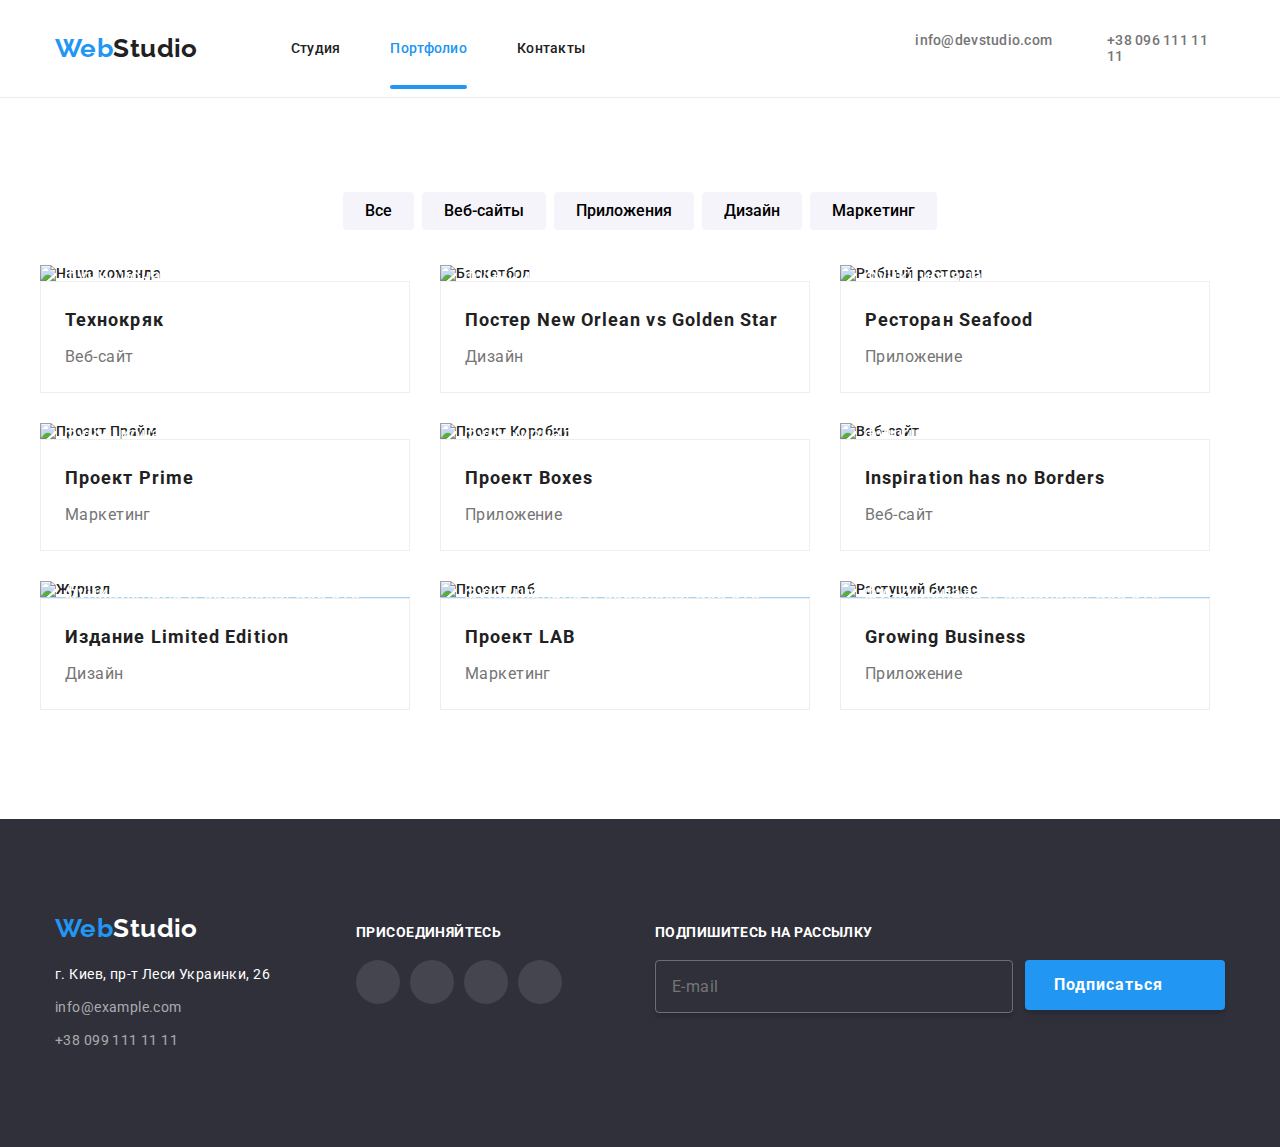
==== commit 154900ac: "Update portfolio.html" ====
--- a/portfolio.html
+++ b/portfolio.html
@@ -98,7 +98,17 @@
                     <ul class="portfolio__menu">
                         <li class="portfolio__images">
                             <div class="portfolio__overlay">         
-                                <img class="portfolio__img" src="./images/team.jpg" alt="Наша команда" width="370" height="294">
+                                <img 
+                                srcset="./images/team@1mob.jpg 450w,
+                                        ./images/team@2mob.jpg 900w,
+                                        ./images/team@1tab.jpg 354w,
+                                        ./images/team@2tab.jpg 708w,
+                                        ./images/team@1.jpg 370w,
+                                        ./images/team@2.jpg 740w"
+                                src="./images/team.jpg"
+                                sizes="(max-width: 767px) 100vw, (min-width: 768px) 50vw, (min-width: 1200px) 33.3333vw"
+                                class="portfolio__img" 
+                                alt="Наша команда"  >
                                 <div class="overlay">
                                     <p class="overlay__paragraph">Ресурс предлагает комплексные предложения с разным уровнем функционала и сервисов. Все это позволит посетителю получить исчерпывающие сведения о компании или частном лице.
                                     </p>
@@ -111,7 +121,17 @@
                         </li>
                         <li class="portfolio__images">
                             <div class="portfolio__overlay">
-                                <img class="portfolio__img" src="./images/basketball.jpg" alt="Баскетбол" width="370">
+                                <img 
+                                srcset="./images/basketball@1mob.jpg 450w,
+                                        ./images/basketball@2mob.jpg 900w,
+                                        ./images/basketball@1tab.jpg 354w,
+                                        ./images/basketball@2tab.jpg 708w,
+                                        ./images/basketball@1.jpg 370w,
+                                        ./images/basketball@2.jpg 740w"
+                                src="./images/basketball.jpg" 
+                                sizes="(max-width: 767px) 100vw, (min-width: 768px) 50vw, (min-width: 1200px) 33.3333vw"
+                                class="portfolio__img" 
+                                alt="Баскетбол" >
                                 <div class="overlay">
                                     <p class="overlay__paragraph">Ресурс предлагает комплексные предложения с разным уровнем функционала и сервисов. Все это позволит посетителю получить исчерпывающие сведения о компании или частном лице.
                                     </p>
@@ -124,7 +144,17 @@
                         </li>
                         <li class="portfolio__images">
                             <div class="portfolio__overlay">
-                            <img class="portfolio__img" src="./images/restaraunt.jpg" alt="Рыбный ресторан" width="370">
+                            <img 
+                            srcset="./images/restaraunt@1mob.jpg 450w,
+                                    ./images/restaraunt@2mob.jpg 900w,
+                                    ./images/restaraunt@1tab.jpg 354w,
+                                    ./images/restaraunt@2tab.jpg 708w,
+                                    ./images/restaraunt@1.jpg 370w,
+                                    ./images/restaraunt@2.jpg 740w"
+                            src="./images/restaraunt.jpg" 
+                            sizes="(max-width: 767px) 100vw, (min-width: 768px) 50vw, (min-width: 1200px) 33.3333vw"
+                            class="portfolio__img" 
+                            alt="Рыбный ресторан" >
                             <div class="overlay">
                                 <p class="overlay__paragraph">Ресурс предлагает комплексные предложения с разным уровнем функционала и сервисов. Все это позволит посетителю получить исчерпывающие сведения о компании или частном лице.
                                 </p>
@@ -137,7 +167,17 @@
                         </li>
                         <li class="portfolio__images">
                             <div class="portfolio__overlay">
-                                <img class="portfolio__img" src="./images/prime.jpg" alt="Проэкт Прайм" width="370">
+                                <img 
+                                srcset="./images/prime@1mob.jpg 450w,
+                                        ./images/prime@2mob.jpg 900w,
+                                        ./images/prime@1tab.jpg 354w,
+                                        ./images/prime@2tab.jpg 708w,
+                                        ./images/prime@1.jpg 370w,
+                                        ./images/prime@2.jpg 740w"
+                                src="./images/prime.jpg" 
+                                sizes="(max-width: 767px) 100vw, (min-width: 768px) 50vw, (min-width: 1200px) 33.3333vw"
+                                class="portfolio__img" 
+                                alt="Проэкт Прайм" >
                                 <div class="overlay">
                                     <p class="overlay__paragraph">Ресурс предлагает комплексные предложения с разным уровнем функционала и сервисов. Все это позволит посетителю получить исчерпывающие сведения о компании или частном лице.
                                     </p>
@@ -150,7 +190,17 @@
                         </li>
                         <li class="portfolio__images">
                             <div class="portfolio__overlay">
-                                <img class="portfolio__img" src="./images/boxes.jpg" alt="Проэкт Коробки" width="370">
+                                <img 
+                                srcset="./images/boxes@1mob.jpg 450w,
+                                        ./images/boxes@2mob.jpg 900w,
+                                        ./images/boxes@1tab.jpg 354w,
+                                        ./images/boxes@2tab.jpg 708w,
+                                        ./images/boxes@1.jpg 370w,
+                                        ./images/boxes@2.jpg 740w"
+                                src="./images/boxes.jpg" 
+                                sizes="(max-width: 767px) 100vw, (min-width: 768px) 50vw, (min-width: 1200px) 33.3333vw"
+                                class="portfolio__img" 
+                                alt="Проэкт Коробки" >
                                 <div class="overlay">
                                     <p class="overlay__paragraph">Ресурс предлагает комплексные предложения с разным уровнем функционала и сервисов. Все это позволит посетителю получить исчерпывающие сведения о компании или частном лице.
                                     </p>
@@ -163,7 +213,17 @@
                         </li>
                         <li class="portfolio__images">
                             <div class="portfolio__overlay">
-                                <img class="portfolio__img" src="./images/website.jpg" alt="Веб-сайт" width="370">
+                                <img 
+                                srcset="./images/website@1mob.jpg 450w,
+                                        ./images/website@2mob.jpg 900w,
+                                        ./images/website@1tab.jpg 354w,
+                                        ./images/website@2tab.jpg 708w,
+                                        ./images/website@1.jpg 370w,
+                                        ./images/website@2.jpg 740w"
+                                src="./images/website.jpg" 
+                                sizes="(max-width: 767px) 100vw, (min-width: 768px) 50vw, (min-width: 1200px) 33.3333vw"
+                                class="portfolio__img" 
+                                alt="Веб-сайт" >
                                 <div class="overlay">
                                     <p class="overlay__paragraph">Ресурс предлагает комплексные предложения с разным уровнем функционала и сервисов. Все это позволит посетителю получить исчерпывающие сведения о компании или частном лице.
                                     </p>
@@ -176,7 +236,17 @@
                         </li>
                         <li class="portfolio__images">
                             <div class="portfolio__overlay">
-                                <img class="portfolio__img" src="./images/magazine.jpg" alt="Журнал" width="370">
+                                <img 
+                                srcset="./images/magazine@1mob.jpg 450w,
+                                        ./images/magazine@2mob.jpg 900w,
+                                        ./images/magazine@1tab.jpg 354w,
+                                        ./images/magazine@2tab.jpg 708w,
+                                        ./images/magazine@1.jpg 370w,
+                                        ./images/magazine@2.jpg 740w"
+                                src="./images/magazine.jpg" 
+                                sizes="(max-width: 767px) 100vw, (min-width: 768px) 50vw, (min-width: 1200px) 33.3333vw"
+                                class="portfolio__img" 
+                                alt="Журнал" >
                                 <div class="overlay">
                                     <p class="overlay__paragraph">Ресурс предлагает комплексные предложения с разным уровнем функционала и сервисов. Все это позволит посетителю получить исчерпывающие сведения о компании или частном лице.
                                     </p>
@@ -189,7 +259,17 @@
                         </li>
                         <li class="portfolio__images">
                             <div class="portfolio__overlay">
-                                <img class="portfolio__img" src="./images/lab.jpg" alt="Проэкт лаб" width="370">
+                                <img 
+                                srcset="./images/lab@1mob.jpg 450w,
+                                        ./images/lab@2mob.jpg 900w,
+                                        ./images/lab@1tab.jpg 354w,
+                                        ./images/lab@2tab.jpg 708w,
+                                        ./images/lab@1.jpg 370w,
+                                        ./images/lab@2.jpg 740w"
+                                src="./images/lab.jpg" 
+                                sizes="(max-width: 767px) 100vw, (min-width: 768px) 50vw, (min-width: 1200px) 33.3333vw"
+                                class="portfolio__img" 
+                                alt="Проэкт лаб" >
                                 <div class="overlay">
                                     <p class="overlay__paragraph">Ресурс предлагает комплексные предложения с разным уровнем функционала и сервисов. Все это позволит посетителю получить исчерпывающие сведения о компании или частном лице.
                                     </p>
@@ -202,7 +282,17 @@
                         </li>
                         <li class="portfolio__images">
                             <div class="portfolio__overlay">
-                                <img class="portfolio__img" src="./images/bussines.jpg" alt="Растущий бизнес" width="370"> 
+                                <img 
+                                srcset="./images/bussines@1mob.jpg 450w,
+                                        ./images/bussines@2mob.jpg 900w,
+                                        ./images/bussines@1tab.jpg 354w,
+                                        ./images/bussines@2tab.jpg 708w,
+                                        ./images/bussines@1.jpg 370w,
+                                        ./images/bussines@2.jpg 740w"
+                                src="./images/bussines.jpg" 
+                                sizes="(max-width: 767px) 100vw, (min-width: 768px) 50vw, (min-width: 1200px) 33.3333vw"
+                                class="portfolio__img" 
+                                alt="Растущий бизнес" > 
                                 <div class="overlay">
                                     <p class="overlay__paragraph">Ресурс предлагает комплексные предложения с разным уровнем функционала и сервисов. Все это позволит посетителю получить исчерпывающие сведения о компании или частном лице.
                                     </p>
--- a/css/main.min.css
+++ b/css/main.min.css
@@ -1 +1 @@
-*,::before,::after{-webkit-box-sizing:border-box;box-sizing:border-box}html{line-height:1.15;-webkit-text-size-adjust:100%;-moz-tab-size:4;-o-tab-size:4;tab-size:4;-webkit-box-sizing:border-box;box-sizing:border-box}body{margin:0;font-family:system-ui,-apple-system,"Segoe UI",Roboto,Helvetica,Arial,sans-serif,"Apple Color Emoji","Segoe UI Emoji"}h1,h2,h3,h4,h5,h6,p{margin-top:0}img{display:block;max-width:100%;height:auto}ul{list-style:none;padding-left:0;margin:0}hr{height:0;color:inherit}abbr[title]{-webkit-text-decoration:underline dotted;text-decoration:underline dotted}b,strong{font-weight:bolder}code,kbd,samp,pre{font-family:ui-monospace,SFMono-Regular,Consolas,"Liberation Mono",Menlo,monospace;font-size:1em}small{font-size:80%}sub,sup{font-size:75%;line-height:0;position:relative;vertical-align:baseline}sub{bottom:-0.25em}sup{top:-0.5em}table{text-indent:0;border-color:inherit}button,input,optgroup,select,textarea{font-family:inherit;font-size:100%;line-height:1.15;margin:0}button,select{text-transform:none}button,[type=button],[type=reset],[type=submit]{-webkit-appearance:button}::-moz-focus-inner{border-style:none;padding:0}:-moz-focusring{outline:1px dotted ButtonText}:-moz-ui-invalid{box-shadow:none}legend{padding:0}progress{vertical-align:baseline}::-webkit-inner-spin-button,::-webkit-outer-spin-button{height:auto}[type=search]{-webkit-appearance:textfield;outline-offset:-2px}::-webkit-search-decoration{-webkit-appearance:none}::-webkit-file-upload-button{-webkit-appearance:button;font:inherit}summary{display:list-item}ul,.footer__adress,.footer__social,.footer-social__title,.portfolio-box__paragraph,.overlay__paragraph,.form__input{margin:0}.visually-hidden,.quality__box,.footer__adress,.footer__social{padding:0}body{color:#212121;font-family:"Roboto",sans-serif;margin:0}.hero__title,.form__button{font-family:"Roboto",sans-serif}.nav__logo,.footer__logo{font-family:"Raleway",sans-serif}.nav__logo-word,.portfolio-box__name,.form__control,.team__name{color:#212121}.team__item{background-color:#fff}.modal,.modal__close{background-color:#fff}.clients__link{color:#afb1b8}.clients__link:hover,.clients__link:focus{border-color:#2196f3;color:#2196f3}.nav__button:hover,.nav__button:focus{color:#2196f3}.form-check__icon{background-color:#2196f3;fill:#fff}.nav__link{color:#212121}.nav__link:hover,.nav__link:focus{color:#2196f3}.nav__link::after{background-color:#2196f3}.nav-contacts__link{color:#757575}.nav-contacts__link:hover,.nav-contacts__link:focus{color:#2196f3}.social-list__link{color:#afb1b8}.social-list__link:focus,.social-list__link:hover{color:#fff;background-color:#2196f3}.nav-contacts__icon:hover,.nav-contacts__icon:focus{color:#2196f3}.footer__contacts{color:rgba(255,255,255,.6)}.footer__contacts:hover,.footer__contacts:focus{color:#2196f3}.nav__logo,.nav__link.current,.footer__logo{color:#2196f3}.form__input:focus+.form__icons{color:#2196f3}.paragraph,.portfolio-box__paragraph{color:#757575}.hero.section,.footer,.send__input{background-color:#2f303a}.hero__title,.work__text,.footer,.word-logo,.send__input,.send__button,.form__button,.overlay__paragraph,.hero__title{color:#fff}.footer__link{color:#fff;background-color:rgba(255,255,255,.1)}.footer__link:hover,.footer__link:focus{color:#fff;background-color:#2196f3}.send__button,.form__button{background-color:#2196f3}.hero__button{font-family:"Roboto",sans-serif;background-color:#2196f3;color:#fff}.hero__button:hover,.hero__button:focus{background-color:#188ce8}.quality__box,.section.team{background-color:#f5f4fa}.portfolio__buttons{font-family:"Roboto",sans-serif;background-color:#f5f4fa}.portfolio__buttons:hover,.portfolio__buttons:focus{background-color:#2196f3;color:#fff}.footer__link{background-color:rgba(255,255,255,.1)}.work__box{background-color:rgba(47,48,58,.8)}.overlay{background-color:rgba(33,150,243,.9)}body{font-weight:500;font-size:14px;line-height:1.17;letter-spacing:.03em;margin:0}header{border-bottom:1px solid #ececec;position:relative}@media screen and (min-width: 768px){.container.nav{display:-webkit-box;display:-ms-flexbox;display:flex;-webkit-box-align:center;-ms-flex-align:center;align-items:center}}.nav__logo{text-decoration:none;font-weight:700;font-size:26px;line-height:1.17;display:block;padding-top:24px;padding-bottom:24px}@media screen and (max-width: 767px){.nav__logo{padding-top:16px;padding-bottom:16px}}@media screen and (min-width: 768px)and (max-width: 1199px){.nav__logo{font-size:24px}}@media screen and (min-width: 768px){.nav__list{display:-webkit-box;display:-ms-flexbox;display:flex}}.nav__link{position:relative;display:block;text-decoration:none;letter-spacing:.02em;-webkit-transition:color 250ms cubic-bezier(0.4, 0, 0.2, 1);transition:color 250ms cubic-bezier(0.4, 0, 0.2, 1)}@media screen and (min-width: 768px){.nav__link{padding-top:32px;padding-bottom:32px}}@media screen and (min-width: 768px){.nav__link::after{content:"";position:absolute;border-radius:2px;width:100%;height:4px;bottom:0;left:0;opacity:0}}.nav__link.current::after{content:"";opacity:1}@media screen and (min-width: 768px){.nav__item:not(:first-child){margin-left:50px}.nav__item:first-child{margin-left:93px}.nav__item:last-child{margin-right:0}}@media screen and (max-width: 767px){.nav__item{font-size:40px;line-height:1.172;letter-spacing:.02em;margin-left:40px}.nav__item:first-child{margin-top:48px}.nav__item:not(:last-child){margin-bottom:32px}}@media screen and (min-width: 768px)and (max-width: 1199px){.nav__item:first-child{margin-left:88px}}.nav-contacts__link{text-decoration:none;letter-spacing:.02em;-webkit-transition:color 250ms cubic-bezier(0.4, 0, 0.2, 1);transition:color 250ms cubic-bezier(0.4, 0, 0.2, 1);display:block}@media screen and (min-width: 768px){.nav-contacts__link{display:-webkit-box;display:-ms-flexbox;display:flex}}@media screen and (min-width: 1200px){.nav-contacts__link{padding-top:32px;padding-bottom:32px}}@media screen and (max-width: 767px){.nav-contacts{display:-webkit-box;display:-ms-flexbox;display:flex;-webkit-box-orient:vertical;-webkit-box-direction:reverse;-ms-flex-direction:column-reverse;flex-direction:column-reverse}}@media screen and (min-width: 768px){.nav-contacts{margin-left:84px}}@media screen and (min-width: 1200px){.nav-contacts{display:-webkit-box;display:-ms-flexbox;display:flex;margin-left:auto}}@media screen and (max-width: 767px){.nav-contacts__list{margin-left:40px;letter-spacing:.02em}.nav-contacts__list:last-child{font-size:34px;margin-top:302px;margin-bottom:32px}.nav-contacts__list:first-child{font-size:24px;margin-bottom:64px}}@media screen and (min-width: 768px)and (max-width: 1199px){.nav-contacts__list{font-size:12px;letter-spacing:.02em}.nav-contacts__list:first-child{margin-bottom:10px}}@media screen and (min-width: 1200px){.nav-contacts__list:not(:first-child){margin-left:30px}.nav-contacts__list:first-child{margin-left:305px}}.nav-contacts__icon{margin-right:9px;fill:currentColor}@media screen and (max-width: 767px){.nav-contacts__icon{display:none}}@media screen and (min-width: 768px)and (max-width: 1199px){.nav-contacts__icon{margin-right:8px}.nav-contacts__icon:first-child{width:14px;height:10px}.nav-contacts__icon:last-child{width:10px;height:14px}}.hero.section{background-image:-webkit-gradient(linear, left top, right top, from(rgba(47, 48, 58, 0.4)), to(rgba(47, 48, 58, 0.4))),url(../images/bgheroimg.jpg);background-image:linear-gradient(to right, rgba(47, 48, 58, 0.4), rgba(47, 48, 58, 0.4)),url(../images/bgheroimg.jpg);background-size:cover;background-position:center;text-align:center}@media screen and (max-width: 767px){.hero.section{padding-top:118px;padding-bottom:118px;max-width:480px}}@media screen and (min-width: 768px)and (max-width: 1199px){.hero.section{max-width:768px}}@media screen and (min-width: 1200px){.hero.section{max-width:1600px;padding-top:200px;padding-bottom:200px}}.hero__title{font-weight:900;font-size:44px;line-height:1.36;letter-spacing:.06em;text-transform:uppercase;margin-bottom:30px}@media screen and (max-width: 1199px){.hero__title{font-size:26px;line-height:1.61}}.hero__button{-webkit-box-shadow:0px 4px 4px rgba(0,0,0,.15);box-shadow:0px 4px 4px rgba(0,0,0,.15);border-radius:4px;border:1px;cursor:pointer;font-weight:700;font-size:16px;line-height:1.9;letter-spacing:.06em;display:inline-block;padding:10px 32px;-webkit-transition:background-color 250ms cubic-bezier(0.4, 0, 0.2, 1);transition:background-color 250ms cubic-bezier(0.4, 0, 0.2, 1)}.name{font-weight:700;font-size:36px;text-align:center}.visually-hidden{position:absolute;width:1px;height:1px;margin:-1px;border:0;padding:0;white-space:nowrap;-webkit-clip-path:inset(100%);clip-path:inset(100%);clip:rect(0 0 0 0);overflow:hidden}.paragraph{font-weight:400;line-height:1.7;margin-bottom:0;letter-spacing:.03em}@media screen and (max-width: 1200px){.section.quality{padding-top:60px;padding-bottom:60px}}.quality__title{margin-bottom:10px;font-weight:700;font-size:14px;text-transform:uppercase}@media screen and (max-width: 767px){.quality__title{text-align:center}}@media screen and (min-width: 768px)and (max-width: 1199px){.quality__list{display:-webkit-box;display:-ms-flexbox;display:flex;-ms-flex-wrap:wrap;flex-wrap:wrap;margin:-15px}}@media screen and (min-width: 1200px){.quality__list{display:-webkit-box;display:-ms-flexbox;display:flex}}@media screen and (min-width: 480px)and (max-width: 767px){.quality__item{width:450px}.quality__item:not(:last-child){margin-bottom:30px}}@media screen and (min-width: 768px)and (max-width: 1199px){.quality__item{width:354px;-ms-flex-preferred-size:calc((100% - 60px)/2);flex-basis:calc((100% - 60px)/2);margin:15px}}@media screen and (min-width: 1200px){.quality__item{width:270px;margin-right:30px}.quality__item:last-child{margin-right:0}}.quality__box{height:120px;margin-bottom:30px;padding:0;border-radius:4px;display:-webkit-box;display:-ms-flexbox;display:flex;-webkit-box-pack:center;-ms-flex-pack:center;justify-content:center;-webkit-box-align:center;-ms-flex-align:center;align-items:center}@media screen and (min-width: 480px){.quality__box{width:450px}}@media screen and (min-width: 768px){.quality__box{width:352px}}@media screen and (min-width: 1200px){.quality__box{width:270px}}.works.section{padding-top:0}@media screen and (max-width: 1199px){.works.section{display:none}}.works__title{margin-bottom:50px}.works__list{display:-webkit-box;display:-ms-flexbox;display:flex}.work__item{margin-right:30px;position:relative}.work__item:last-child{margin-right:0}.work__box{position:absolute;width:100%;bottom:0;top:224px}.work__text{margin-bottom:0;margin-top:27px;text-align:center;text-transform:uppercase;font-weight:700;line-height:1.17;font-size:14px;letter-spacing:.03em}.section.team{text-align:center}@media screen and (max-width: 1199px){.section.team{padding-top:60px;padding-bottom:60px}}@media screen and (max-width: 1199px){.team__title{margin-bottom:30px}}@media screen and (min-width: 1200px){.team__title{margin-bottom:50px}}@media screen and (min-width: 768px)and (max-width: 1199px){.team__list{display:-webkit-box;display:-ms-flexbox;display:flex;-ms-flex-wrap:wrap;flex-wrap:wrap;margin:-15px}}@media screen and (min-width: 1200px){.team__list{display:-webkit-box;display:-ms-flexbox;display:flex}}.team__item{-webkit-box-shadow:0px 1px 3px rgba(0,0,0,.12),0px 1px 1px rgba(0,0,0,.14),0px 2px 1px rgba(0,0,0,.2);box-shadow:0px 1px 3px rgba(0,0,0,.12),0px 1px 1px rgba(0,0,0,.14),0px 2px 1px rgba(0,0,0,.2);border-radius:0px 0px 4px 4px}@media screen and (max-width: 767px){.team__item{margin-bottom:30px}.team__item:last-child{margin-bottom:0}}@media screen and (min-width: 768px)and (max-width: 1199px){.team__item{width:354px;-ms-flex-preferred-size:calc((100% - 60px)/2);flex-basis:calc((100% - 60px)/2);margin:15px}}@media screen and (min-width: 1200px){.team__item{margin-right:30px}.team__item:last-child{margin-right:0}}@media screen and (max-width: 767px){.team__image{width:450px}}@media screen and (min-width: 768px){.team__image{width:354px}}.team__box{padding-top:30px;padding-bottom:16px}.team__name{font-weight:500;font-size:16px;line-height:1.18;letter-spacing:.03em;margin-bottom:10px}.team__pos{font-size:16px}.social-list{padding:0 32px 30px 32px;display:-webkit-box;display:-ms-flexbox;display:flex;-webkit-box-align:center;-ms-flex-align:center;align-items:center;-webkit-box-pack:center;-ms-flex-pack:center;justify-content:center}.social-list__item{width:44px;height:44px;margin-right:10px}.social-list__item:last-child{margin-right:0}.social-list__link{width:44px;height:44px;display:-webkit-box;display:-ms-flexbox;display:flex;-webkit-box-pack:center;-ms-flex-pack:center;justify-content:center;-webkit-box-align:center;-ms-flex-align:center;align-items:center;-webkit-transition:color 250ms cubic-bezier(0.4, 0, 0.2, 1),background-color 250ms cubic-bezier(0.4, 0, 0.2, 1);transition:color 250ms cubic-bezier(0.4, 0, 0.2, 1),background-color 250ms cubic-bezier(0.4, 0, 0.2, 1);border-radius:50%}.social-list__icon{fill:currentColor}@media screen and (max-width: 1199px){.section.clients{padding-top:60px;padding-bottom:60px}}.clients__title{font-weight:700;font-size:36px;text-align:center;margin-bottom:30px}@media screen and (min-width: 1200px){.clients__title{margin-bottom:50px}}@media screen and (min-width: 480px)and (max-width: 1199px){.clients__list{display:-webkit-box;display:-ms-flexbox;display:flex;-ms-flex-wrap:wrap;flex-wrap:wrap;margin:-15px;-webkit-box-pack:center;-ms-flex-pack:center;justify-content:center}}@media screen and (min-width: 1200px){.clients__list{display:-webkit-box;display:-ms-flexbox;display:flex;-webkit-box-pack:center;-ms-flex-pack:center;justify-content:center}}@media screen and (max-width: 767px){.clients__item{-ms-flex-preferred-size:calc((100% - 90px)/2);flex-basis:calc((100% - 90px)/2);margin:15px}}@media screen and (min-width: 768px)and (max-width: 1199px){.clients__item{-ms-flex-preferred-size:calc((100% - 90px)/3);flex-basis:calc((100% - 90px)/3);margin:15px}}@media screen and (min-width: 1200px){.clients__item{display:-webkit-box;display:-ms-flexbox;display:flex;width:170px;margin-right:30px}.clients__item:last-child{margin-right:0}}.clients__link{display:-webkit-box;display:-ms-flexbox;display:flex;-webkit-box-pack:center;-ms-flex-pack:center;justify-content:center;-webkit-box-align:center;-ms-flex-align:center;align-items:center;height:92px;border:1px solid #afb1b8;border-radius:4px;-webkit-transition:color 250ms cubic-bezier(0.4, 0, 0.2, 1),border-color 250ms cubic-bezier(0.4, 0, 0.2, 1);transition:color 250ms cubic-bezier(0.4, 0, 0.2, 1),border-color 250ms cubic-bezier(0.4, 0, 0.2, 1)}@media screen and (max-width: 767px){.clients__link{width:100%}}@media screen and (min-width: 768px){.clients__link{width:226px}}@media screen and (min-width: 1200px){.clients__link{width:170px}}.client__icon{fill:currentColor}@media screen and (max-width: 1199px){.footer.section{padding-top:60px;padding-bottom:60px}}@media scrren and (min-width: 480px){.footer__box{display:-webkit-box;display:-ms-flexbox;display:flex;-webkit-box-align:baseline;-ms-flex-align:baseline;align-items:baseline}}@media screen and (min-width: 768px){.footer__box{display:-webkit-box;display:-ms-flexbox;display:flex;-ms-flex-wrap:wrap;flex-wrap:wrap;-ms-flex-pack:distribute;justify-content:space-around}}@media screen and (min-width: 1200px){.footer__box{-ms-flex-wrap:nowrap;flex-wrap:nowrap;-webkit-box-align:baseline;-ms-flex-align:baseline;align-items:baseline;-webkit-box-pack:center;-ms-flex-pack:center;justify-content:center}}@media screen and (min-width: 1200px){.footer__adress{padding:0;margin-bottom:0;width:231px}}@media screen and (min-width: 768px)and (max-width: 1199px){.footer__adress{text-align:center;margin-bottom:60px}}@media screen and (max-width: 767px){.footer__adress{padding:0;width:100%;text-align:center;margin-bottom:60px}}.footer__logo{text-decoration:none;font-weight:700;font-size:26px;line-height:1.17}.footer__street{font-style:normal;font-weight:400;line-height:1.71;margin-top:20px;margin-bottom:9px}.footer__list{margin-top:9px}.footer__contacts{font-weight:400;text-decoration:none;line-height:1.71;-webkit-transition:color 250ms cubic-bezier(0.4, 0, 0.2, 1);transition:color 250ms cubic-bezier(0.4, 0, 0.2, 1)}@media screen and (max-width: 1199px){.footer__social{text-align:center;padding:0;margin-bottom:60px}}@media screen and (min-width: 1200px){.footer__social{width:206px;margin:0;margin-left:70px;margin-right:93px}}.footer-social__title{margin:0;margin-bottom:20px;text-transform:uppercase;font-weight:700;font-size:14px;line-height:1.142;letter-spacing:.03em}.footer-social__list{display:-webkit-box;display:-ms-flexbox;display:flex;-webkit-box-pack:center;-ms-flex-pack:center;justify-content:center}.footer__link{width:100%;height:100%;display:-webkit-box;display:-ms-flexbox;display:flex;-webkit-box-pack:center;-ms-flex-pack:center;justify-content:center;-webkit-box-align:center;-ms-flex-align:center;align-items:center;border-radius:50%;-webkit-transition:color 250ms cubic-bezier(0.4, 0, 0.2, 1),background-color 250ms cubic-bezier(0.4, 0, 0.2, 1);transition:color 250ms cubic-bezier(0.4, 0, 0.2, 1),background-color 250ms cubic-bezier(0.4, 0, 0.2, 1)}.footer__link:hover,.footer__link:focus{border-radius:50%}.send{font-weight:700;font-size:14px;line-height:1.17;letter-spacing:.03em;text-transform:uppercase;margin-bottom:20px}@media screen and (max-width: 1199px){.send{text-align:center}}.send__form{text-align:center}@media screen and (min-width: 768px)and (max-width: 1199px){.send__form{display:-webkit-box;display:-ms-flexbox;display:flex;-webkit-box-orient:vertical;-webkit-box-direction:normal;-ms-flex-direction:column;flex-direction:column;-webkit-box-align:center;-ms-flex-align:center;align-items:center}}@media screen and (min-width: 1200px){.send__form{display:-webkit-box;display:-ms-flexbox;display:flex}}.send__input{font-weight:400;font-size:16px;line-height:1.25;letter-spacing:.03em;background-color:var(--color-hero);padding:16px 0 15px 16px;-webkit-box-shadow:0 4px 4px 0 rgba(0,0,0,.15);box-shadow:0 4px 4px 0 rgba(0,0,0,.15);border-radius:4px;border:1px solid rgba(255,255,255,.3)}@media screen and (max-width: 767px){.send__input{width:100%;margin-bottom:20px}}@media screen and (min-width: 768px){.send__input{width:450px;margin-bottom:20px}}@media screen and (min-width: 1200px){.send__input{width:358px;margin-right:12px}}.send__button{position:relative;width:200px;height:50px;padding:10px 62px 10px 29px;border-radius:4px;-webkit-box-shadow:0 4px 4px 0 rgba(0,0,0,.15);box-shadow:0 4px 4px 0 rgba(0,0,0,.15);border:1px;cursor:pointer;font-weight:700;font-size:16px;line-height:1.88;letter-spacing:.06em}.send__icon{fill:currentColor;position:absolute;right:28px;bottom:13px}.portfolio__list{display:-webkit-box;display:-ms-flexbox;display:flex}@media screen and (max-width: 767px){.portfolio__list{margin-bottom:40px;-ms-flex-wrap:wrap;flex-wrap:wrap}}@media screen and (min-width: 768px){.portfolio__list{margin-bottom:30px;-webkit-box-pack:center;-ms-flex-pack:center;justify-content:center}}@media screen and (min-width: 1200px){.portfolio__list{margin-bottom:50px}}.portfolio__item{margin-right:8px}.portfolio__item:last-child{margin-right:0}@media screen and (max-width: 767px){.portfolio__item{margin-bottom:10px}.portfolio__item:nth-child(3){margin-right:0}.portfolio__item:nth-child(n+4){margin-bottom:0}}.portfolio__buttons{border:rgba(0,0,0,0);cursor:pointer;font-size:16px;line-height:1.625;font-weight:500;padding:6px 22px;max-width:145px;border-radius:4px;-webkit-transition:color 250ms cubic-bezier(0.4, 0, 0.2, 1),background-color 250ms cubic-bezier(0.4, 0, 0.2, 1),-webkit-box-shadow 250ms cubic-bezier(0.4, 0, 0.2, 1);transition:color 250ms cubic-bezier(0.4, 0, 0.2, 1),background-color 250ms cubic-bezier(0.4, 0, 0.2, 1),-webkit-box-shadow 250ms cubic-bezier(0.4, 0, 0.2, 1);transition:color 250ms cubic-bezier(0.4, 0, 0.2, 1),background-color 250ms cubic-bezier(0.4, 0, 0.2, 1),box-shadow 250ms cubic-bezier(0.4, 0, 0.2, 1);transition:color 250ms cubic-bezier(0.4, 0, 0.2, 1),background-color 250ms cubic-bezier(0.4, 0, 0.2, 1),box-shadow 250ms cubic-bezier(0.4, 0, 0.2, 1),-webkit-box-shadow 250ms cubic-bezier(0.4, 0, 0.2, 1)}.portfolio__buttons:hover,.portfolio__buttons:focus{-webkit-box-shadow:0px 3px 1px rgba(0,0,0,.1),0px 1px 2px rgba(0,0,0,.08),0px 2px 2px rgba(0,0,0,.12);box-shadow:0px 3px 1px rgba(0,0,0,.1),0px 1px 2px rgba(0,0,0,.08),0px 2px 2px rgba(0,0,0,.12);border-radius:4px}@media screen and (min-width: 768px){.portfolio__menu{display:-webkit-box;display:-ms-flexbox;display:flex;-ms-flex-wrap:wrap;flex-wrap:wrap;margin:-15px}}.portfolio__images{-webkit-transition:-webkit-box-shadow 250ms cubic-bezier(0.4, 0, 0.2, 1);transition:-webkit-box-shadow 250ms cubic-bezier(0.4, 0, 0.2, 1);transition:box-shadow 250ms cubic-bezier(0.4, 0, 0.2, 1);transition:box-shadow 250ms cubic-bezier(0.4, 0, 0.2, 1), -webkit-box-shadow 250ms cubic-bezier(0.4, 0, 0.2, 1)}@media screen and (min-width: 480px)and (max-width: 767px){.portfolio__images{width:450px;margin-bottom:30px}.portfolio__images:nth-child(9){margin-bottom:0}}@media screen and (min-width: 768px)and (max-width: 1199px){.portfolio__images{margin:-15px;width:354px;-ms-flex-preferred-size:calc((100% - 60px)/2);flex-basis:calc((100% - 60px)/2);margin:15px}}@media screen and (min-width: 1200px){.portfolio__images{margin-bottom:30px;margin-right:30px;width:370px}.portfolio__images:nth-child(3n+3){margin-right:0}.portfolio__images:last-child{margin-bottom:0}}.portfolio__images:hover,.portfolio__images:focus{-webkit-box-shadow:0px 1px 1px rgba(0,0,0,.12),0px 4px 4px rgba(0,0,0,.06),1px 4px 6px rgba(0,0,0,.16);box-shadow:0px 1px 1px rgba(0,0,0,.12),0px 4px 4px rgba(0,0,0,.06),1px 4px 6px rgba(0,0,0,.16)}@media screen and (max-width: 767px){.portfolio__img{width:100%}}@media screen and (min-width: 768px)and (max-width: 1199px){.portfolio__img{width:100%}}.portfolio__images:hover .overlay{-webkit-transform:translateY(0%);transform:translateY(0%);opacity:1}.overlay{position:absolute;width:100%;height:100%;top:0;left:0;-webkit-transform:translateY(101%);transform:translateY(101%);-webkit-transition:opacity 250ms cubic-bezier(0.4, 0, 0.2, 1),-webkit-transform 250ms cubic-bezier(0.4, 0, 0.2, 1);transition:opacity 250ms cubic-bezier(0.4, 0, 0.2, 1),-webkit-transform 250ms cubic-bezier(0.4, 0, 0.2, 1);transition:transform 250ms cubic-bezier(0.4, 0, 0.2, 1),opacity 250ms cubic-bezier(0.4, 0, 0.2, 1);transition:transform 250ms cubic-bezier(0.4, 0, 0.2, 1),opacity 250ms cubic-bezier(0.4, 0, 0.2, 1),-webkit-transform 250ms cubic-bezier(0.4, 0, 0.2, 1);display:-webkit-box;display:-ms-flexbox;display:flex;-webkit-box-align:center;-ms-flex-align:center;align-items:center}.portfolio__box{padding:20px 24px;border:1px solid #eee}.portfolio__box:first-child{padding:20px 24px 56px}.portfolio-box__name{font-weight:700;font-size:18px;line-height:2;letter-spacing:.06em;margin-bottom:4px}.portfolio-box__paragraph{font-weight:400;font-size:16px;line-height:1.87;margin:0}.portfolio__overlay{position:relative;overflow:hidden}.overlay__paragraph{font-weight:400;font-size:18px;line-height:1.55;letter-spacing:.03em;padding:0 24px;width:100%;margin:0}.section{margin-left:auto;margin-right:auto;padding-top:94px;padding-bottom:94px}.container{padding-left:15px;padding-right:15px;margin-left:auto;margin-right:auto}@media screen and (min-width: 480px){.container{width:480px}}@media screen and (min-width: 768px){.container{width:768px}}@media screen and (min-width: 1200px){.container{width:1200px}}.backdrop{position:fixed;top:0;left:0;width:100%;height:100%;background-color:rgba(0,0,0,.2);visibility:visible;z-index:2;-webkit-transition:opacity 250ms cubic-bezier(0.4, 0, 0.2, 1),visibility 250ms cubic-bezier(0.4, 0, 0.2, 1);transition:opacity 250ms cubic-bezier(0.4, 0, 0.2, 1),visibility 250ms cubic-bezier(0.4, 0, 0.2, 1);overflow-y:scroll}.backdrop.is-hidden{opacity:0;visibility:hidden;pointer-events:none}.modal{position:absolute;-webkit-box-shadow:0 2px 1px 0 rgba(0,0,0,.2),0 1px 1px 0 rgba(0,0,0,.14),0 1px 3px 0 rgba(0,0,0,.12);box-shadow:0 2px 1px 0 rgba(0,0,0,.2),0 1px 1px 0 rgba(0,0,0,.14),0 1px 3px 0 rgba(0,0,0,.12);border-radius:4px;top:50%;left:50%;-webkit-transform:translate(-50%, -50%) scale(1);transform:translate(-50%, -50%) scale(1);-webkit-transition:-webkit-transform 250ms cubic-bezier(0.4, 0, 0.2, 1);transition:-webkit-transform 250ms cubic-bezier(0.4, 0, 0.2, 1);transition:transform 250ms cubic-bezier(0.4, 0, 0.2, 1);transition:transform 250ms cubic-bezier(0.4, 0, 0.2, 1), -webkit-transform 250ms cubic-bezier(0.4, 0, 0.2, 1)}@media screen and (min-width: 480px)and (max-width: 1199px){.modal{width:450px;height:609px}}@media screen and (min-width: 1200px){.modal{min-width:528px;min-height:581px}}.modal__close{position:absolute;top:8px;right:8px;width:30px;height:30px;border-radius:50%;border:1px solid rgba(0,0,0,.1);cursor:pointer;display:-webkit-box;display:-ms-flexbox;display:flex;-webkit-box-pack:center;-ms-flex-pack:center;justify-content:center;-webkit-box-align:center;-ms-flex-align:center;align-items:center}.modal__icon{margin:3px}.form__main{margin:0 40px 12px;margin-bottom:20px}.form__title{font-weight:700;font-size:20px;line-height:1.17;letter-spacing:.03em;text-align:center;margin-top:40px;margin-bottom:12px}@media screen and (min-width: 480px)and (max-width: 1199px){.form__title{line-height:1.5;margin-left:40px;margin-right:40px}}.form__box{margin-bottom:10px;display:-webkit-box;display:-ms-flexbox;display:flex;-webkit-box-orient:vertical;-webkit-box-direction:normal;-ms-flex-direction:column;flex-direction:column}.form__label{font-weight:400;font-size:12px;line-height:1.17;letter-spacing:.01em;color:#757575;margin-bottom:4px}.form__svg{position:relative}.form__input{margin:0;padding:6px 0 6px 42px;border-radius:4px;border:1px solid rgba(33,33,33,.2);outline:0;-webkit-transition:border-color 250ms cubic-bezier(0.4, 0, 0.2, 1);transition:border-color 250ms cubic-bezier(0.4, 0, 0.2, 1);width:448px;height:40px}@media screen and (min-width: 480px)and (max-width: 1199px){.form__input{width:370px}}.form__input:focus{border-color:#2196f3}.form__icons{left:15px;position:absolute;bottom:14px;display:inline-block;fill:currentColor}.form__textarea{padding:12px 16px;border-radius:4px;border:1px solid rgba(33,33,33,.2);outline:0;-webkit-transition:border-color 250ms cubic-bezier(0.4, 0, 0.2, 1);transition:border-color 250ms cubic-bezier(0.4, 0, 0.2, 1);resize:none}.form__textarea:focus{border-color:#2196f3}.form__textarea::-webkit-input-placeholder{color:rgba(117,117,117,.5);font-weight:400;font-size:12px;line-height:1.17;letter-spacing:.01em}.form__textarea::-moz-placeholder{color:rgba(117,117,117,.5);font-weight:400;font-size:12px;line-height:1.17;letter-spacing:.01em}.form__textarea:-ms-input-placeholder{color:rgba(117,117,117,.5);font-weight:400;font-size:12px;line-height:1.17;letter-spacing:.01em}.form__textarea::-ms-input-placeholder{color:rgba(117,117,117,.5);font-weight:400;font-size:12px;line-height:1.17;letter-spacing:.01em}.form__textarea::placeholder{color:rgba(117,117,117,.5);font-weight:400;font-size:12px;line-height:1.17;letter-spacing:.01em}.form__check{margin-bottom:30px;margin-left:52px;margin-right:52px;display:-webkit-box;display:-ms-flexbox;display:flex;-webkit-box-align:center;-ms-flex-align:center;align-items:center}@media screen and (min-width: 480px)and (max-width: 1199px){.form__check{margin-left:40px;margin-right:40px}}.form-check__label{font-weight:400;line-height:1.71;color:#757575;display:-webkit-box;display:-ms-flexbox;display:flex;-webkit-box-align:center;-ms-flex-align:center;align-items:center}@media screen and (min-width: 480px)and (max-width: 1199px){.form-check__label{font-size:12px;line-height:1.17}}.form__control{display:-webkit-box;display:-ms-flexbox;display:flex;-webkit-box-pack:center;-ms-flex-pack:center;justify-content:center;-webkit-box-align:center;-ms-flex-align:center;align-items:center;fill:currentColor;width:16px;height:15px;margin-right:7px;border:2px solid #212121;border-radius:2px;-webkit-box-shadow:0 4px 4px 0 rgba(0,0,0,.2509803922);box-shadow:0 4px 4px 0 rgba(0,0,0,.2509803922)}.form__checkbox{appearance:none;-webkit-appearance:none;-moz-appearance:none}.form-check__icon{opacity:0;-ms-flex-negative:0;flex-shrink:0;-webkit-transition:opacity 250ms cubic-bezier(0.4, 0, 0.2, 1);transition:opacity 250ms cubic-bezier(0.4, 0, 0.2, 1);border:2px solid #2196f3;border-radius:2px}.form__checkbox:checked+.form-check__icon{opacity:1}.form__word{color:#2196f3}.form__button{margin:0 164px 40px;border-radius:4px;border:1px;cursor:pointer;font-weight:700;font-size:16px;line-height:1.9;letter-spacing:.06em;padding:10px 55px;-webkit-box-shadow:0 4px 4px 0 rgba(0,0,0,.15);box-shadow:0 4px 4px 0 rgba(0,0,0,.15);-webkit-transition:background-color 250ms cubic-bezier(0.4, 0, 0.2, 1);transition:background-color 250ms cubic-bezier(0.4, 0, 0.2, 1)}@media screen and (min-width: 480px)and (max-width: 1199px){.form__button{margin:0 125px 40px}}.form__button:hover,.form__button:focus{background-color:#188ce8}@media screen and (min-width: 767px){.modal-links{display:none}}.modal-links__list{display:-webkit-box;display:-ms-flexbox;display:flex;margin-left:40px}.modal-links__item{font-size:18px;line-height:1.22;letter-spacing:.02em;margin-bottom:48px}.modal-links__item:not(:last-child){margin-right:10px;border-right:1px solid rgba(33,33,33,.2);padding-right:10px}.modal-links__link{color:#2196f3;text-decoration:none}@media screen and (max-width: 768px){.nav__button{z-index:2;position:absolute;top:22px;right:23px;display:-webkit-inline-box;display:-ms-inline-flexbox;display:inline-flex;margin:0;padding:0;border:none;background-color:rgba(0,0,0,0);fill:currentColor}}@media screen and (min-width: 768px){.nav__button{display:none}}.nav__icon-close{opacity:0}.is-open .nav__icon-close{opacity:1;-webkit-transition:opacity 250ms cubic-bezier(0.4, 0, 0.2, 1),-webkit-transform 250ms cubic-bezier(0.4, 0, 0.2, 1);transition:opacity 250ms cubic-bezier(0.4, 0, 0.2, 1),-webkit-transform 250ms cubic-bezier(0.4, 0, 0.2, 1);transition:transform 250ms cubic-bezier(0.4, 0, 0.2, 1),opacity 250ms cubic-bezier(0.4, 0, 0.2, 1);transition:transform 250ms cubic-bezier(0.4, 0, 0.2, 1),opacity 250ms cubic-bezier(0.4, 0, 0.2, 1),-webkit-transform 250ms cubic-bezier(0.4, 0, 0.2, 1)}.is-open .nav__icon-menu{opacity:0;-webkit-transition:opacity 250ms cubic-bezier(0.4, 0, 0.2, 1),-webkit-transform 250ms cubic-bezier(0.4, 0, 0.2, 1);transition:opacity 250ms cubic-bezier(0.4, 0, 0.2, 1),-webkit-transform 250ms cubic-bezier(0.4, 0, 0.2, 1);transition:transform 250ms cubic-bezier(0.4, 0, 0.2, 1),opacity 250ms cubic-bezier(0.4, 0, 0.2, 1);transition:transform 250ms cubic-bezier(0.4, 0, 0.2, 1),opacity 250ms cubic-bezier(0.4, 0, 0.2, 1),-webkit-transform 250ms cubic-bezier(0.4, 0, 0.2, 1)}.nav__menu{z-index:1;-webkit-transition:opacity 250ms cubic-bezier(0.4, 0, 0.2, 1),-webkit-transform 250ms cubic-bezier(0.4, 0, 0.2, 1);transition:opacity 250ms cubic-bezier(0.4, 0, 0.2, 1),-webkit-transform 250ms cubic-bezier(0.4, 0, 0.2, 1);transition:transform 250ms cubic-bezier(0.4, 0, 0.2, 1),opacity 250ms cubic-bezier(0.4, 0, 0.2, 1);transition:transform 250ms cubic-bezier(0.4, 0, 0.2, 1),opacity 250ms cubic-bezier(0.4, 0, 0.2, 1),-webkit-transform 250ms cubic-bezier(0.4, 0, 0.2, 1)}.nav__menu.is-open{opacity:1;-webkit-transform:translateX(0);transform:translateX(0)}@media screen and (max-width: 767px){.nav__menu{-webkit-transform:translateX(-100%);transform:translateX(-100%);opacity:0;position:absolute;top:0;left:0;width:100%;height:796px;background-color:#fff;-webkit-box-shadow:0 1 3 0 rgba(0,0,0,.16);box-shadow:0 1 3 0 rgba(0,0,0,.16);-webkit-box-shadow:0 2 4 0 rgba(0,0,0,.08);box-shadow:0 2 4 0 rgba(0,0,0,.08);-webkit-box-shadow:0 4 8 0 rgba(0,0,0,.04);box-shadow:0 4 8 0 rgba(0,0,0,.04)}}@media screen and (min-width: 768px){.nav__menu{display:-webkit-box;display:-ms-flexbox;display:flex;-webkit-box-align:center;-ms-flex-align:center;align-items:center}}@media screen and (min-width: 768px){.navigation,.contacts{display:-webkit-box;display:-ms-flexbox;display:flex}}/*# sourceMappingURL=main.min.css.map */+*,::before,::after{-webkit-box-sizing:border-box;box-sizing:border-box}html{line-height:1.15;-webkit-text-size-adjust:100%;-moz-tab-size:4;-o-tab-size:4;tab-size:4;-webkit-box-sizing:border-box;box-sizing:border-box}body{margin:0;font-family:system-ui,-apple-system,"Segoe UI",Roboto,Helvetica,Arial,sans-serif,"Apple Color Emoji","Segoe UI Emoji"}h1,h2,h3,h4,h5,h6,p{margin-top:0}img{display:block;max-width:100%;height:auto}ul{list-style:none;padding-left:0;margin:0}hr{height:0;color:inherit}abbr[title]{-webkit-text-decoration:underline dotted;text-decoration:underline dotted}b,strong{font-weight:bolder}code,kbd,samp,pre{font-family:ui-monospace,SFMono-Regular,Consolas,"Liberation Mono",Menlo,monospace;font-size:1em}small{font-size:80%}sub,sup{font-size:75%;line-height:0;position:relative;vertical-align:baseline}sub{bottom:-0.25em}sup{top:-0.5em}table{text-indent:0;border-color:inherit}button,input,optgroup,select,textarea{font-family:inherit;font-size:100%;line-height:1.15;margin:0}button,select{text-transform:none}button,[type=button],[type=reset],[type=submit]{-webkit-appearance:button}::-moz-focus-inner{border-style:none;padding:0}:-moz-focusring{outline:1px dotted ButtonText}:-moz-ui-invalid{box-shadow:none}legend{padding:0}progress{vertical-align:baseline}::-webkit-inner-spin-button,::-webkit-outer-spin-button{height:auto}[type=search]{-webkit-appearance:textfield;outline-offset:-2px}::-webkit-search-decoration{-webkit-appearance:none}::-webkit-file-upload-button{-webkit-appearance:button;font:inherit}summary{display:list-item}ul,.footer__adress,.footer__social,.footer-social__title,.portfolio-box__paragraph,.overlay__paragraph,.form__input{margin:0}.visually-hidden,.quality__box,.footer__adress,.footer__social{padding:0}body{color:#212121;font-family:"Roboto",sans-serif;margin:0}.hero__title,.form__button{font-family:"Roboto",sans-serif}.nav__logo,.footer__logo{font-family:"Raleway",sans-serif}.nav__logo-word,.portfolio-box__name,.form__control,.team__name{color:#212121}.team__item{background-color:#fff}.modal,.modal__close{background-color:#fff}.clients__link{color:#afb1b8}.clients__link:hover,.clients__link:focus{border-color:#2196f3;color:#2196f3}.nav__button:hover,.nav__button:focus{color:#2196f3}.form-check__icon{background-color:#2196f3;fill:#fff}.nav__link{color:#212121}.nav__link:hover,.nav__link:focus{color:#2196f3}.nav__link::after{background-color:#2196f3}.nav-contacts__link{color:#757575}.nav-contacts__link:hover,.nav-contacts__link:focus{color:#2196f3}.social-list__link{color:#afb1b8}.social-list__link:focus,.social-list__link:hover{color:#fff;background-color:#2196f3}.nav-contacts__icon:hover,.nav-contacts__icon:focus{color:#2196f3}.footer__contacts{color:rgba(255,255,255,.6)}.footer__contacts:hover,.footer__contacts:focus{color:#2196f3}.nav__logo,.nav__link.current,.footer__logo{color:#2196f3}.form__input:focus+.form__icons{color:#2196f3}.paragraph,.portfolio-box__paragraph{color:#757575}.hero.section,.footer,.send__input{background-color:#2f303a}.hero__title,.work__text,.footer,.word-logo,.send__input,.send__button,.form__button,.overlay__paragraph,.hero__title{color:#fff}.footer__link{color:#fff;background-color:rgba(255,255,255,.1)}.footer__link:hover,.footer__link:focus{color:#fff;background-color:#2196f3}.send__button,.form__button{background-color:#2196f3}.hero__button{font-family:"Roboto",sans-serif;background-color:#2196f3;color:#fff}.hero__button:hover,.hero__button:focus{background-color:#188ce8}.quality__box,.section.team{background-color:#f5f4fa}.portfolio__buttons{font-family:"Roboto",sans-serif;background-color:#f5f4fa}.portfolio__buttons:hover,.portfolio__buttons:focus{background-color:#2196f3;color:#fff}.footer__link{background-color:rgba(255,255,255,.1)}.work__box{background-color:rgba(47,48,58,.8)}.overlay{background-color:rgba(33,150,243,.9)}body{font-weight:500;font-size:14px;line-height:1.17;letter-spacing:.03em;margin:0}header{border-bottom:1px solid #ececec;position:relative}@media screen and (min-width: 768px){.container.nav{display:-webkit-box;display:-ms-flexbox;display:flex;-webkit-box-align:center;-ms-flex-align:center;align-items:center}}.nav__logo{text-decoration:none;font-weight:700;font-size:26px;line-height:1.17;display:block;padding-top:24px;padding-bottom:24px}@media screen and (max-width: 767px){.nav__logo{padding-top:16px;padding-bottom:16px}}@media screen and (min-width: 768px)and (max-width: 1199px){.nav__logo{font-size:24px}}@media screen and (min-width: 768px){.nav__list{display:-webkit-box;display:-ms-flexbox;display:flex}}.nav__link{position:relative;display:block;text-decoration:none;letter-spacing:.02em;-webkit-transition:color 250ms cubic-bezier(0.4, 0, 0.2, 1);transition:color 250ms cubic-bezier(0.4, 0, 0.2, 1)}@media screen and (min-width: 768px){.nav__link{padding-top:32px;padding-bottom:32px}}@media screen and (min-width: 768px){.nav__link::after{content:"";position:absolute;border-radius:2px;width:100%;height:4px;bottom:0;left:0;opacity:0}}.nav__link.current::after{content:"";opacity:1}@media screen and (min-width: 768px){.nav__item:not(:first-child){margin-left:50px}.nav__item:first-child{margin-left:93px}.nav__item:last-child{margin-right:0}}@media screen and (max-width: 767px){.nav__item{font-size:40px;line-height:1.172;letter-spacing:.02em;margin-left:40px}.nav__item:first-child{margin-top:48px}.nav__item:not(:last-child){margin-bottom:32px}}@media screen and (min-width: 768px)and (max-width: 1199px){.nav__item:first-child{margin-left:88px}}.nav-contacts__link{text-decoration:none;letter-spacing:.02em;-webkit-transition:color 250ms cubic-bezier(0.4, 0, 0.2, 1);transition:color 250ms cubic-bezier(0.4, 0, 0.2, 1);display:block}@media screen and (min-width: 768px){.nav-contacts__link{display:-webkit-box;display:-ms-flexbox;display:flex}}@media screen and (min-width: 1200px){.nav-contacts__link{padding-top:32px;padding-bottom:32px}}@media screen and (max-width: 767px){.nav-contacts{display:-webkit-box;display:-ms-flexbox;display:flex;-webkit-box-orient:vertical;-webkit-box-direction:reverse;-ms-flex-direction:column-reverse;flex-direction:column-reverse}}@media screen and (min-width: 768px){.nav-contacts{margin-left:84px}}@media screen and (min-width: 1200px){.nav-contacts{display:-webkit-box;display:-ms-flexbox;display:flex;margin-left:auto}}@media screen and (max-width: 767px){.nav-contacts__list{margin-left:40px;letter-spacing:.02em}.nav-contacts__list:last-child{font-size:34px;margin-top:302px;margin-bottom:32px}.nav-contacts__list:first-child{font-size:24px;margin-bottom:64px}}@media screen and (min-width: 768px)and (max-width: 1199px){.nav-contacts__list{font-size:12px;letter-spacing:.02em}.nav-contacts__list:first-child{margin-bottom:10px}}@media screen and (min-width: 1200px){.nav-contacts__list:not(:first-child){margin-left:30px}.nav-contacts__list:first-child{margin-left:305px}}.nav-contacts__icon{margin-right:9px;fill:currentColor}@media screen and (max-width: 767px){.nav-contacts__icon{display:none}}@media screen and (min-width: 768px)and (max-width: 1199px){.nav-contacts__icon{margin-right:8px}.nav-contacts__icon:first-child{width:14px;height:10px}.nav-contacts__icon:last-child{width:10px;height:14px}}.hero.section{background-image:-webkit-gradient(linear, left top, right top, from(rgba(47, 48, 58, 0.4)), to(rgba(47, 48, 58, 0.4))),url(../images/bgheroimg.jpg);background-image:linear-gradient(to right, rgba(47, 48, 58, 0.4), rgba(47, 48, 58, 0.4)),url(../images/bgheroimg.jpg);background-size:cover;background-position:center;text-align:center}@media screen and (max-width: 767px){.hero.section{padding-top:118px;padding-bottom:118px;max-width:480px}}@media screen and (min-width: 768px)and (max-width: 1199px){.hero.section{max-width:768px}}@media screen and (min-width: 1200px){.hero.section{max-width:1600px;padding-top:200px;padding-bottom:200px}}.hero__title{font-weight:900;font-size:44px;line-height:1.36;letter-spacing:.06em;text-transform:uppercase;margin-bottom:30px}@media screen and (max-width: 1199px){.hero__title{font-size:26px;line-height:1.61}}.hero__button{-webkit-box-shadow:0px 4px 4px rgba(0,0,0,.15);box-shadow:0px 4px 4px rgba(0,0,0,.15);border-radius:4px;border:1px;cursor:pointer;font-weight:700;font-size:16px;line-height:1.9;letter-spacing:.06em;display:inline-block;padding:10px 32px;-webkit-transition:background-color 250ms cubic-bezier(0.4, 0, 0.2, 1);transition:background-color 250ms cubic-bezier(0.4, 0, 0.2, 1)}.name{font-weight:700;font-size:36px;text-align:center}.visually-hidden{position:absolute;width:1px;height:1px;margin:-1px;border:0;padding:0;white-space:nowrap;-webkit-clip-path:inset(100%);clip-path:inset(100%);clip:rect(0 0 0 0);overflow:hidden}.paragraph{font-weight:400;line-height:1.7;margin-bottom:0;letter-spacing:.03em}@media screen and (max-width: 1200px){.section.quality{padding-top:60px;padding-bottom:60px}}.quality__title{margin-bottom:10px;font-weight:700;font-size:14px;text-transform:uppercase}@media screen and (max-width: 767px){.quality__title{text-align:center}}@media screen and (min-width: 768px)and (max-width: 1199px){.quality__list{display:-webkit-box;display:-ms-flexbox;display:flex;-ms-flex-wrap:wrap;flex-wrap:wrap;margin:-15px}}@media screen and (min-width: 1200px){.quality__list{display:-webkit-box;display:-ms-flexbox;display:flex}}@media screen and (min-width: 480px)and (max-width: 767px){.quality__item{width:450px}.quality__item:not(:last-child){margin-bottom:30px}}@media screen and (min-width: 768px)and (max-width: 1199px){.quality__item{width:354px;-ms-flex-preferred-size:calc((100% - 60px)/2);flex-basis:calc((100% - 60px)/2);margin:15px}}@media screen and (min-width: 1200px){.quality__item{width:270px;margin-right:30px}.quality__item:last-child{margin-right:0}}.quality__box{height:120px;margin-bottom:30px;padding:0;border-radius:4px;display:-webkit-box;display:-ms-flexbox;display:flex;-webkit-box-pack:center;-ms-flex-pack:center;justify-content:center;-webkit-box-align:center;-ms-flex-align:center;align-items:center}@media screen and (min-width: 480px){.quality__box{width:450px}}@media screen and (min-width: 768px){.quality__box{width:352px}}@media screen and (min-width: 1200px){.quality__box{width:270px}}.works.section{padding-top:0}@media screen and (max-width: 1199px){.works.section{display:none}}.works__title{margin-bottom:50px}.works__list{display:-webkit-box;display:-ms-flexbox;display:flex}.work__item{margin-right:30px;position:relative}.work__item:last-child{margin-right:0}.work__box{position:absolute;width:100%;bottom:0;top:224px}.work__text{margin-bottom:0;margin-top:27px;text-align:center;text-transform:uppercase;font-weight:700;line-height:1.17;font-size:14px;letter-spacing:.03em}.section.team{text-align:center}@media screen and (max-width: 1199px){.section.team{padding-top:60px;padding-bottom:60px}}@media screen and (max-width: 1199px){.team__title{margin-bottom:30px}}@media screen and (min-width: 1200px){.team__title{margin-bottom:50px}}@media screen and (min-width: 768px)and (max-width: 1199px){.team__list{display:-webkit-box;display:-ms-flexbox;display:flex;-ms-flex-wrap:wrap;flex-wrap:wrap;margin:-15px}}@media screen and (min-width: 1200px){.team__list{display:-webkit-box;display:-ms-flexbox;display:flex}}.team__item{-webkit-box-shadow:0px 1px 3px rgba(0,0,0,.12),0px 1px 1px rgba(0,0,0,.14),0px 2px 1px rgba(0,0,0,.2);box-shadow:0px 1px 3px rgba(0,0,0,.12),0px 1px 1px rgba(0,0,0,.14),0px 2px 1px rgba(0,0,0,.2);border-radius:0px 0px 4px 4px}@media screen and (max-width: 767px){.team__item{margin-bottom:30px}.team__item:last-child{margin-bottom:0}}@media screen and (min-width: 768px)and (max-width: 1199px){.team__item{width:354px;-ms-flex-preferred-size:calc((100% - 60px)/2);flex-basis:calc((100% - 60px)/2);margin:15px}}@media screen and (min-width: 1200px){.team__item{margin-right:30px}.team__item:last-child{margin-right:0}}@media screen and (max-width: 767px){.team__image{width:450px}}@media screen and (min-width: 768px){.team__image{width:354px}}.team__box{padding-top:30px;padding-bottom:16px}.team__name{font-weight:500;font-size:16px;line-height:1.18;letter-spacing:.03em;margin-bottom:10px}.team__pos{font-size:16px}.social-list{padding:0 32px 30px 32px;display:-webkit-box;display:-ms-flexbox;display:flex;-webkit-box-align:center;-ms-flex-align:center;align-items:center;-webkit-box-pack:center;-ms-flex-pack:center;justify-content:center}.social-list__item{width:44px;height:44px;margin-right:10px}.social-list__item:last-child{margin-right:0}.social-list__link{width:44px;height:44px;display:-webkit-box;display:-ms-flexbox;display:flex;-webkit-box-pack:center;-ms-flex-pack:center;justify-content:center;-webkit-box-align:center;-ms-flex-align:center;align-items:center;-webkit-transition:color 250ms cubic-bezier(0.4, 0, 0.2, 1),background-color 250ms cubic-bezier(0.4, 0, 0.2, 1);transition:color 250ms cubic-bezier(0.4, 0, 0.2, 1),background-color 250ms cubic-bezier(0.4, 0, 0.2, 1);border-radius:50%}.social-list__icon{fill:currentColor}@media screen and (max-width: 1199px){.section.clients{padding-top:60px;padding-bottom:60px}}.clients__title{font-weight:700;font-size:36px;text-align:center;margin-bottom:30px}@media screen and (min-width: 1200px){.clients__title{margin-bottom:50px}}@media screen and (min-width: 480px)and (max-width: 1199px){.clients__list{display:-webkit-box;display:-ms-flexbox;display:flex;-ms-flex-wrap:wrap;flex-wrap:wrap;margin:-15px;-webkit-box-pack:center;-ms-flex-pack:center;justify-content:center}}@media screen and (min-width: 1200px){.clients__list{display:-webkit-box;display:-ms-flexbox;display:flex;-webkit-box-pack:center;-ms-flex-pack:center;justify-content:center}}@media screen and (max-width: 767px){.clients__item{-ms-flex-preferred-size:calc((100% - 90px)/2);flex-basis:calc((100% - 90px)/2);margin:15px}}@media screen and (min-width: 768px)and (max-width: 1199px){.clients__item{-ms-flex-preferred-size:calc((100% - 90px)/3);flex-basis:calc((100% - 90px)/3);margin:15px}}@media screen and (min-width: 1200px){.clients__item{display:-webkit-box;display:-ms-flexbox;display:flex;width:170px;margin-right:30px}.clients__item:last-child{margin-right:0}}.clients__link{display:-webkit-box;display:-ms-flexbox;display:flex;-webkit-box-pack:center;-ms-flex-pack:center;justify-content:center;-webkit-box-align:center;-ms-flex-align:center;align-items:center;height:92px;border:1px solid #afb1b8;border-radius:4px;-webkit-transition:color 250ms cubic-bezier(0.4, 0, 0.2, 1),border-color 250ms cubic-bezier(0.4, 0, 0.2, 1);transition:color 250ms cubic-bezier(0.4, 0, 0.2, 1),border-color 250ms cubic-bezier(0.4, 0, 0.2, 1)}@media screen and (max-width: 767px){.clients__link{width:100%}}@media screen and (min-width: 768px){.clients__link{width:226px}}@media screen and (min-width: 1200px){.clients__link{width:170px}}.client__icon{fill:currentColor}@media screen and (max-width: 1199px){.footer.section{padding-top:60px;padding-bottom:60px}}@media scrren and (min-width: 480px){.footer__box{display:-webkit-box;display:-ms-flexbox;display:flex;-webkit-box-align:baseline;-ms-flex-align:baseline;align-items:baseline}}@media screen and (min-width: 768px){.footer__box{display:-webkit-box;display:-ms-flexbox;display:flex;-ms-flex-wrap:wrap;flex-wrap:wrap;-ms-flex-pack:distribute;justify-content:space-around}}@media screen and (min-width: 1200px){.footer__box{-ms-flex-wrap:nowrap;flex-wrap:nowrap;-webkit-box-align:baseline;-ms-flex-align:baseline;align-items:baseline;-webkit-box-pack:center;-ms-flex-pack:center;justify-content:center}}@media screen and (min-width: 1200px){.footer__adress{padding:0;margin-bottom:0;width:231px}}@media screen and (min-width: 768px)and (max-width: 1199px){.footer__adress{text-align:center;margin-bottom:60px}}@media screen and (max-width: 767px){.footer__adress{padding:0;width:100%;text-align:center;margin-bottom:60px}}.footer__logo{text-decoration:none;font-weight:700;font-size:26px;line-height:1.17}.footer__street{font-style:normal;font-weight:400;line-height:1.71;margin-top:20px;margin-bottom:9px}.footer__list{margin-top:9px}.footer__contacts{font-weight:400;text-decoration:none;line-height:1.71;-webkit-transition:color 250ms cubic-bezier(0.4, 0, 0.2, 1);transition:color 250ms cubic-bezier(0.4, 0, 0.2, 1)}@media screen and (max-width: 1199px){.footer__social{text-align:center;padding:0;margin-bottom:60px}}@media screen and (min-width: 1200px){.footer__social{width:206px;margin:0;margin-left:70px;margin-right:93px}}.footer-social__title{margin:0;margin-bottom:20px;text-transform:uppercase;font-weight:700;font-size:14px;line-height:1.142;letter-spacing:.03em}.footer-social__list{display:-webkit-box;display:-ms-flexbox;display:flex;-webkit-box-pack:center;-ms-flex-pack:center;justify-content:center}.footer__link{width:100%;height:100%;display:-webkit-box;display:-ms-flexbox;display:flex;-webkit-box-pack:center;-ms-flex-pack:center;justify-content:center;-webkit-box-align:center;-ms-flex-align:center;align-items:center;border-radius:50%;-webkit-transition:color 250ms cubic-bezier(0.4, 0, 0.2, 1),background-color 250ms cubic-bezier(0.4, 0, 0.2, 1);transition:color 250ms cubic-bezier(0.4, 0, 0.2, 1),background-color 250ms cubic-bezier(0.4, 0, 0.2, 1)}.footer__link:hover,.footer__link:focus{border-radius:50%}.send{font-weight:700;font-size:14px;line-height:1.17;letter-spacing:.03em;text-transform:uppercase;margin-bottom:20px}@media screen and (max-width: 1199px){.send{text-align:center}}.send__form{text-align:center}@media screen and (min-width: 768px)and (max-width: 1199px){.send__form{display:-webkit-box;display:-ms-flexbox;display:flex;-webkit-box-orient:vertical;-webkit-box-direction:normal;-ms-flex-direction:column;flex-direction:column;-webkit-box-align:center;-ms-flex-align:center;align-items:center}}@media screen and (min-width: 1200px){.send__form{display:-webkit-box;display:-ms-flexbox;display:flex}}.send__input{font-weight:400;font-size:16px;line-height:1.25;letter-spacing:.03em;background-color:var(--color-hero);padding:16px 0 15px 16px;-webkit-box-shadow:0 4px 4px 0 rgba(0,0,0,.15);box-shadow:0 4px 4px 0 rgba(0,0,0,.15);border-radius:4px;border:1px solid rgba(255,255,255,.3)}@media screen and (max-width: 767px){.send__input{width:100%;margin-bottom:20px}}@media screen and (min-width: 768px){.send__input{width:450px;margin-bottom:20px}}@media screen and (min-width: 1200px){.send__input{width:358px;margin-right:12px}}.send__button{position:relative;width:200px;height:50px;padding:10px 62px 10px 29px;border-radius:4px;-webkit-box-shadow:0 4px 4px 0 rgba(0,0,0,.15);box-shadow:0 4px 4px 0 rgba(0,0,0,.15);border:1px;cursor:pointer;font-weight:700;font-size:16px;line-height:1.88;letter-spacing:.06em}.send__icon{fill:currentColor;position:absolute;right:28px;bottom:13px}.portfolio__list{display:-webkit-box;display:-ms-flexbox;display:flex}@media screen and (max-width: 767px){.portfolio__list{margin-bottom:40px;-ms-flex-wrap:wrap;flex-wrap:wrap}}@media screen and (min-width: 768px){.portfolio__list{margin-bottom:30px;-webkit-box-pack:center;-ms-flex-pack:center;justify-content:center}}@media screen and (min-width: 1200px){.portfolio__list{margin-bottom:50px}}.portfolio__item{margin-right:8px}.portfolio__item:last-child{margin-right:0}@media screen and (max-width: 767px){.portfolio__item{margin-bottom:10px}.portfolio__item:nth-child(3){margin-right:0}.portfolio__item:nth-child(n+4){margin-bottom:0}}.portfolio__buttons{border:rgba(0,0,0,0);cursor:pointer;font-size:16px;line-height:1.625;font-weight:500;padding:6px 22px;max-width:145px;border-radius:4px;-webkit-transition:color 250ms cubic-bezier(0.4, 0, 0.2, 1),background-color 250ms cubic-bezier(0.4, 0, 0.2, 1),-webkit-box-shadow 250ms cubic-bezier(0.4, 0, 0.2, 1);transition:color 250ms cubic-bezier(0.4, 0, 0.2, 1),background-color 250ms cubic-bezier(0.4, 0, 0.2, 1),-webkit-box-shadow 250ms cubic-bezier(0.4, 0, 0.2, 1);transition:color 250ms cubic-bezier(0.4, 0, 0.2, 1),background-color 250ms cubic-bezier(0.4, 0, 0.2, 1),box-shadow 250ms cubic-bezier(0.4, 0, 0.2, 1);transition:color 250ms cubic-bezier(0.4, 0, 0.2, 1),background-color 250ms cubic-bezier(0.4, 0, 0.2, 1),box-shadow 250ms cubic-bezier(0.4, 0, 0.2, 1),-webkit-box-shadow 250ms cubic-bezier(0.4, 0, 0.2, 1)}.portfolio__buttons:hover,.portfolio__buttons:focus{-webkit-box-shadow:0px 3px 1px rgba(0,0,0,.1),0px 1px 2px rgba(0,0,0,.08),0px 2px 2px rgba(0,0,0,.12);box-shadow:0px 3px 1px rgba(0,0,0,.1),0px 1px 2px rgba(0,0,0,.08),0px 2px 2px rgba(0,0,0,.12);border-radius:4px}@media screen and (min-width: 768px){.portfolio__menu{display:-webkit-box;display:-ms-flexbox;display:flex;-ms-flex-wrap:wrap;flex-wrap:wrap;margin:-15px}}.portfolio__images{-webkit-transition:-webkit-box-shadow 250ms cubic-bezier(0.4, 0, 0.2, 1);transition:-webkit-box-shadow 250ms cubic-bezier(0.4, 0, 0.2, 1);transition:box-shadow 250ms cubic-bezier(0.4, 0, 0.2, 1);transition:box-shadow 250ms cubic-bezier(0.4, 0, 0.2, 1), -webkit-box-shadow 250ms cubic-bezier(0.4, 0, 0.2, 1)}@media screen and (min-width: 480px)and (max-width: 767px){.portfolio__images{width:450px;margin-bottom:30px}.portfolio__images:nth-child(9){margin-bottom:0}}@media screen and (min-width: 768px)and (max-width: 1199px){.portfolio__images{width:354px;-ms-flex-preferred-size:calc((100% - 60px)/2);flex-basis:calc((100% - 60px)/2);margin:15px}}@media screen and (min-width: 1200px){.portfolio__images{margin-bottom:30px;margin-right:30px;width:370px}.portfolio__images:nth-child(3n+3){margin-right:0}.portfolio__images:last-child{margin-bottom:0}}.portfolio__images:hover,.portfolio__images:focus{-webkit-box-shadow:0px 1px 1px rgba(0,0,0,.12),0px 4px 4px rgba(0,0,0,.06),1px 4px 6px rgba(0,0,0,.16);box-shadow:0px 1px 1px rgba(0,0,0,.12),0px 4px 4px rgba(0,0,0,.06),1px 4px 6px rgba(0,0,0,.16)}@media screen and (max-width: 767px){.portfolio__img{width:100%}}@media screen and (min-width: 768px)and (max-width: 1199px){.portfolio__img{width:100%}}.portfolio__images:hover .overlay{-webkit-transform:translateY(0%);transform:translateY(0%);opacity:1}.overlay{position:absolute;width:100%;height:100%;top:0;left:0;-webkit-transform:translateY(101%);transform:translateY(101%);-webkit-transition:opacity 250ms cubic-bezier(0.4, 0, 0.2, 1),-webkit-transform 250ms cubic-bezier(0.4, 0, 0.2, 1);transition:opacity 250ms cubic-bezier(0.4, 0, 0.2, 1),-webkit-transform 250ms cubic-bezier(0.4, 0, 0.2, 1);transition:transform 250ms cubic-bezier(0.4, 0, 0.2, 1),opacity 250ms cubic-bezier(0.4, 0, 0.2, 1);transition:transform 250ms cubic-bezier(0.4, 0, 0.2, 1),opacity 250ms cubic-bezier(0.4, 0, 0.2, 1),-webkit-transform 250ms cubic-bezier(0.4, 0, 0.2, 1);display:-webkit-box;display:-ms-flexbox;display:flex;-webkit-box-align:center;-ms-flex-align:center;align-items:center}.portfolio__box{padding:20px 24px;border:1px solid #eee}@media screen and (min-width: 768px)and (max-width: 1199px){.portfolio__box:first-child{padding-bottom:56px}}.portfolio-box__name{font-weight:700;font-size:18px;line-height:2;letter-spacing:.06em;margin-bottom:4px}.portfolio-box__paragraph{font-weight:400;font-size:16px;line-height:1.87;margin:0}.portfolio__overlay{position:relative;overflow:hidden}.overlay__paragraph{font-weight:400;font-size:18px;line-height:1.55;letter-spacing:.03em;padding:0 24px;width:100%;margin:0}.section{margin-left:auto;margin-right:auto;padding-top:94px;padding-bottom:94px}.container{padding-left:15px;padding-right:15px;margin-left:auto;margin-right:auto}@media screen and (min-width: 480px){.container{width:480px}}@media screen and (min-width: 768px){.container{width:768px}}@media screen and (min-width: 1200px){.container{width:1200px}}.backdrop{position:fixed;top:0;left:0;width:100%;height:100%;background-color:rgba(0,0,0,.2);visibility:visible;z-index:2;-webkit-transition:opacity 250ms cubic-bezier(0.4, 0, 0.2, 1),visibility 250ms cubic-bezier(0.4, 0, 0.2, 1);transition:opacity 250ms cubic-bezier(0.4, 0, 0.2, 1),visibility 250ms cubic-bezier(0.4, 0, 0.2, 1);overflow-y:scroll}.backdrop.is-hidden{opacity:0;visibility:hidden;pointer-events:none}.modal{position:absolute;-webkit-box-shadow:0 2px 1px 0 rgba(0,0,0,.2),0 1px 1px 0 rgba(0,0,0,.14),0 1px 3px 0 rgba(0,0,0,.12);box-shadow:0 2px 1px 0 rgba(0,0,0,.2),0 1px 1px 0 rgba(0,0,0,.14),0 1px 3px 0 rgba(0,0,0,.12);border-radius:4px;top:50%;left:50%;-webkit-transform:translate(-50%, -50%) scale(1);transform:translate(-50%, -50%) scale(1);-webkit-transition:-webkit-transform 250ms cubic-bezier(0.4, 0, 0.2, 1);transition:-webkit-transform 250ms cubic-bezier(0.4, 0, 0.2, 1);transition:transform 250ms cubic-bezier(0.4, 0, 0.2, 1);transition:transform 250ms cubic-bezier(0.4, 0, 0.2, 1), -webkit-transform 250ms cubic-bezier(0.4, 0, 0.2, 1)}@media screen and (min-width: 480px)and (max-width: 1199px){.modal{width:450px;height:609px}}@media screen and (min-width: 1200px){.modal{min-width:528px;min-height:581px}}.modal__close{position:absolute;top:8px;right:8px;width:30px;height:30px;border-radius:50%;border:1px solid rgba(0,0,0,.1);cursor:pointer;display:-webkit-box;display:-ms-flexbox;display:flex;-webkit-box-pack:center;-ms-flex-pack:center;justify-content:center;-webkit-box-align:center;-ms-flex-align:center;align-items:center}.modal__icon{margin:3px}.form__main{margin:0 40px 12px;margin-bottom:20px}.form__title{font-weight:700;font-size:20px;line-height:1.17;letter-spacing:.03em;text-align:center;margin-top:40px;margin-bottom:12px}@media screen and (min-width: 480px)and (max-width: 1199px){.form__title{line-height:1.5;margin-left:40px;margin-right:40px}}.form__box{margin-bottom:10px;display:-webkit-box;display:-ms-flexbox;display:flex;-webkit-box-orient:vertical;-webkit-box-direction:normal;-ms-flex-direction:column;flex-direction:column}.form__label{font-weight:400;font-size:12px;line-height:1.17;letter-spacing:.01em;color:#757575;margin-bottom:4px}.form__svg{position:relative}.form__input{margin:0;padding:6px 0 6px 42px;border-radius:4px;border:1px solid rgba(33,33,33,.2);outline:0;-webkit-transition:border-color 250ms cubic-bezier(0.4, 0, 0.2, 1);transition:border-color 250ms cubic-bezier(0.4, 0, 0.2, 1);width:448px;height:40px}@media screen and (min-width: 480px)and (max-width: 1199px){.form__input{width:370px}}.form__input:focus{border-color:#2196f3}.form__icons{left:15px;position:absolute;bottom:14px;display:inline-block;fill:currentColor}.form__textarea{padding:12px 16px;border-radius:4px;border:1px solid rgba(33,33,33,.2);outline:0;-webkit-transition:border-color 250ms cubic-bezier(0.4, 0, 0.2, 1);transition:border-color 250ms cubic-bezier(0.4, 0, 0.2, 1);resize:none}.form__textarea:focus{border-color:#2196f3}.form__textarea::-webkit-input-placeholder{color:rgba(117,117,117,.5);font-weight:400;font-size:12px;line-height:1.17;letter-spacing:.01em}.form__textarea::-moz-placeholder{color:rgba(117,117,117,.5);font-weight:400;font-size:12px;line-height:1.17;letter-spacing:.01em}.form__textarea:-ms-input-placeholder{color:rgba(117,117,117,.5);font-weight:400;font-size:12px;line-height:1.17;letter-spacing:.01em}.form__textarea::-ms-input-placeholder{color:rgba(117,117,117,.5);font-weight:400;font-size:12px;line-height:1.17;letter-spacing:.01em}.form__textarea::placeholder{color:rgba(117,117,117,.5);font-weight:400;font-size:12px;line-height:1.17;letter-spacing:.01em}.form__check{margin-bottom:30px;margin-left:52px;margin-right:52px;display:-webkit-box;display:-ms-flexbox;display:flex;-webkit-box-align:center;-ms-flex-align:center;align-items:center}@media screen and (min-width: 480px)and (max-width: 1199px){.form__check{margin-left:40px;margin-right:40px}}.form-check__label{font-weight:400;line-height:1.71;color:#757575;display:-webkit-box;display:-ms-flexbox;display:flex;-webkit-box-align:center;-ms-flex-align:center;align-items:center}@media screen and (min-width: 480px)and (max-width: 1199px){.form-check__label{font-size:12px;line-height:1.17}}.form__control{display:-webkit-box;display:-ms-flexbox;display:flex;-webkit-box-pack:center;-ms-flex-pack:center;justify-content:center;-webkit-box-align:center;-ms-flex-align:center;align-items:center;fill:currentColor;width:16px;height:15px;margin-right:7px;border:2px solid #212121;border-radius:2px;-webkit-box-shadow:0 4px 4px 0 rgba(0,0,0,.2509803922);box-shadow:0 4px 4px 0 rgba(0,0,0,.2509803922)}.form__checkbox{appearance:none;-webkit-appearance:none;-moz-appearance:none}.form-check__icon{opacity:0;-ms-flex-negative:0;flex-shrink:0;-webkit-transition:opacity 250ms cubic-bezier(0.4, 0, 0.2, 1);transition:opacity 250ms cubic-bezier(0.4, 0, 0.2, 1);border:2px solid #2196f3;border-radius:2px}.form__checkbox:checked+.form-check__icon{opacity:1}.form__word{color:#2196f3}.form__button{margin:0 164px 40px;border-radius:4px;border:1px;cursor:pointer;font-weight:700;font-size:16px;line-height:1.9;letter-spacing:.06em;padding:10px 55px;-webkit-box-shadow:0 4px 4px 0 rgba(0,0,0,.15);box-shadow:0 4px 4px 0 rgba(0,0,0,.15);-webkit-transition:background-color 250ms cubic-bezier(0.4, 0, 0.2, 1);transition:background-color 250ms cubic-bezier(0.4, 0, 0.2, 1)}@media screen and (min-width: 480px)and (max-width: 1199px){.form__button{margin:0 125px 40px}}.form__button:hover,.form__button:focus{background-color:#188ce8}@media screen and (min-width: 767px){.modal-links{display:none}}.modal-links__list{display:-webkit-box;display:-ms-flexbox;display:flex;margin-left:40px}.modal-links__item{font-size:18px;line-height:1.22;letter-spacing:.02em;margin-bottom:48px}.modal-links__item:not(:last-child){margin-right:10px;border-right:1px solid rgba(33,33,33,.2);padding-right:10px}.modal-links__link{color:#2196f3;text-decoration:none}@media screen and (max-width: 768px){.nav__button{z-index:2;position:absolute;top:22px;right:23px;display:-webkit-inline-box;display:-ms-inline-flexbox;display:inline-flex;margin:0;padding:0;border:none;background-color:rgba(0,0,0,0);fill:currentColor}}@media screen and (min-width: 768px){.nav__button{display:none}}.nav__icon-close{opacity:0}.is-open .nav__icon-close{opacity:1;-webkit-transition:opacity 250ms cubic-bezier(0.4, 0, 0.2, 1),-webkit-transform 250ms cubic-bezier(0.4, 0, 0.2, 1);transition:opacity 250ms cubic-bezier(0.4, 0, 0.2, 1),-webkit-transform 250ms cubic-bezier(0.4, 0, 0.2, 1);transition:transform 250ms cubic-bezier(0.4, 0, 0.2, 1),opacity 250ms cubic-bezier(0.4, 0, 0.2, 1);transition:transform 250ms cubic-bezier(0.4, 0, 0.2, 1),opacity 250ms cubic-bezier(0.4, 0, 0.2, 1),-webkit-transform 250ms cubic-bezier(0.4, 0, 0.2, 1)}.is-open .nav__icon-menu{opacity:0;-webkit-transition:opacity 250ms cubic-bezier(0.4, 0, 0.2, 1),-webkit-transform 250ms cubic-bezier(0.4, 0, 0.2, 1);transition:opacity 250ms cubic-bezier(0.4, 0, 0.2, 1),-webkit-transform 250ms cubic-bezier(0.4, 0, 0.2, 1);transition:transform 250ms cubic-bezier(0.4, 0, 0.2, 1),opacity 250ms cubic-bezier(0.4, 0, 0.2, 1);transition:transform 250ms cubic-bezier(0.4, 0, 0.2, 1),opacity 250ms cubic-bezier(0.4, 0, 0.2, 1),-webkit-transform 250ms cubic-bezier(0.4, 0, 0.2, 1)}.nav__menu{z-index:1;-webkit-transition:opacity 250ms cubic-bezier(0.4, 0, 0.2, 1),-webkit-transform 250ms cubic-bezier(0.4, 0, 0.2, 1);transition:opacity 250ms cubic-bezier(0.4, 0, 0.2, 1),-webkit-transform 250ms cubic-bezier(0.4, 0, 0.2, 1);transition:transform 250ms cubic-bezier(0.4, 0, 0.2, 1),opacity 250ms cubic-bezier(0.4, 0, 0.2, 1);transition:transform 250ms cubic-bezier(0.4, 0, 0.2, 1),opacity 250ms cubic-bezier(0.4, 0, 0.2, 1),-webkit-transform 250ms cubic-bezier(0.4, 0, 0.2, 1)}.nav__menu.is-open{opacity:1;-webkit-transform:translateX(0);transform:translateX(0)}@media screen and (max-width: 767px){.nav__menu{-webkit-transform:translateX(-100%);transform:translateX(-100%);opacity:0;position:absolute;top:0;left:0;width:100%;height:796px;background-color:#fff;-webkit-box-shadow:0 1 3 0 rgba(0,0,0,.16);box-shadow:0 1 3 0 rgba(0,0,0,.16);-webkit-box-shadow:0 2 4 0 rgba(0,0,0,.08);box-shadow:0 2 4 0 rgba(0,0,0,.08);-webkit-box-shadow:0 4 8 0 rgba(0,0,0,.04);box-shadow:0 4 8 0 rgba(0,0,0,.04)}}@media screen and (min-width: 768px){.nav__menu{display:-webkit-box;display:-ms-flexbox;display:flex;-webkit-box-align:center;-ms-flex-align:center;align-items:center}}@media screen and (min-width: 768px){.navigation,.contacts{display:-webkit-box;display:-ms-flexbox;display:flex}}/*# sourceMappingURL=main.min.css.map */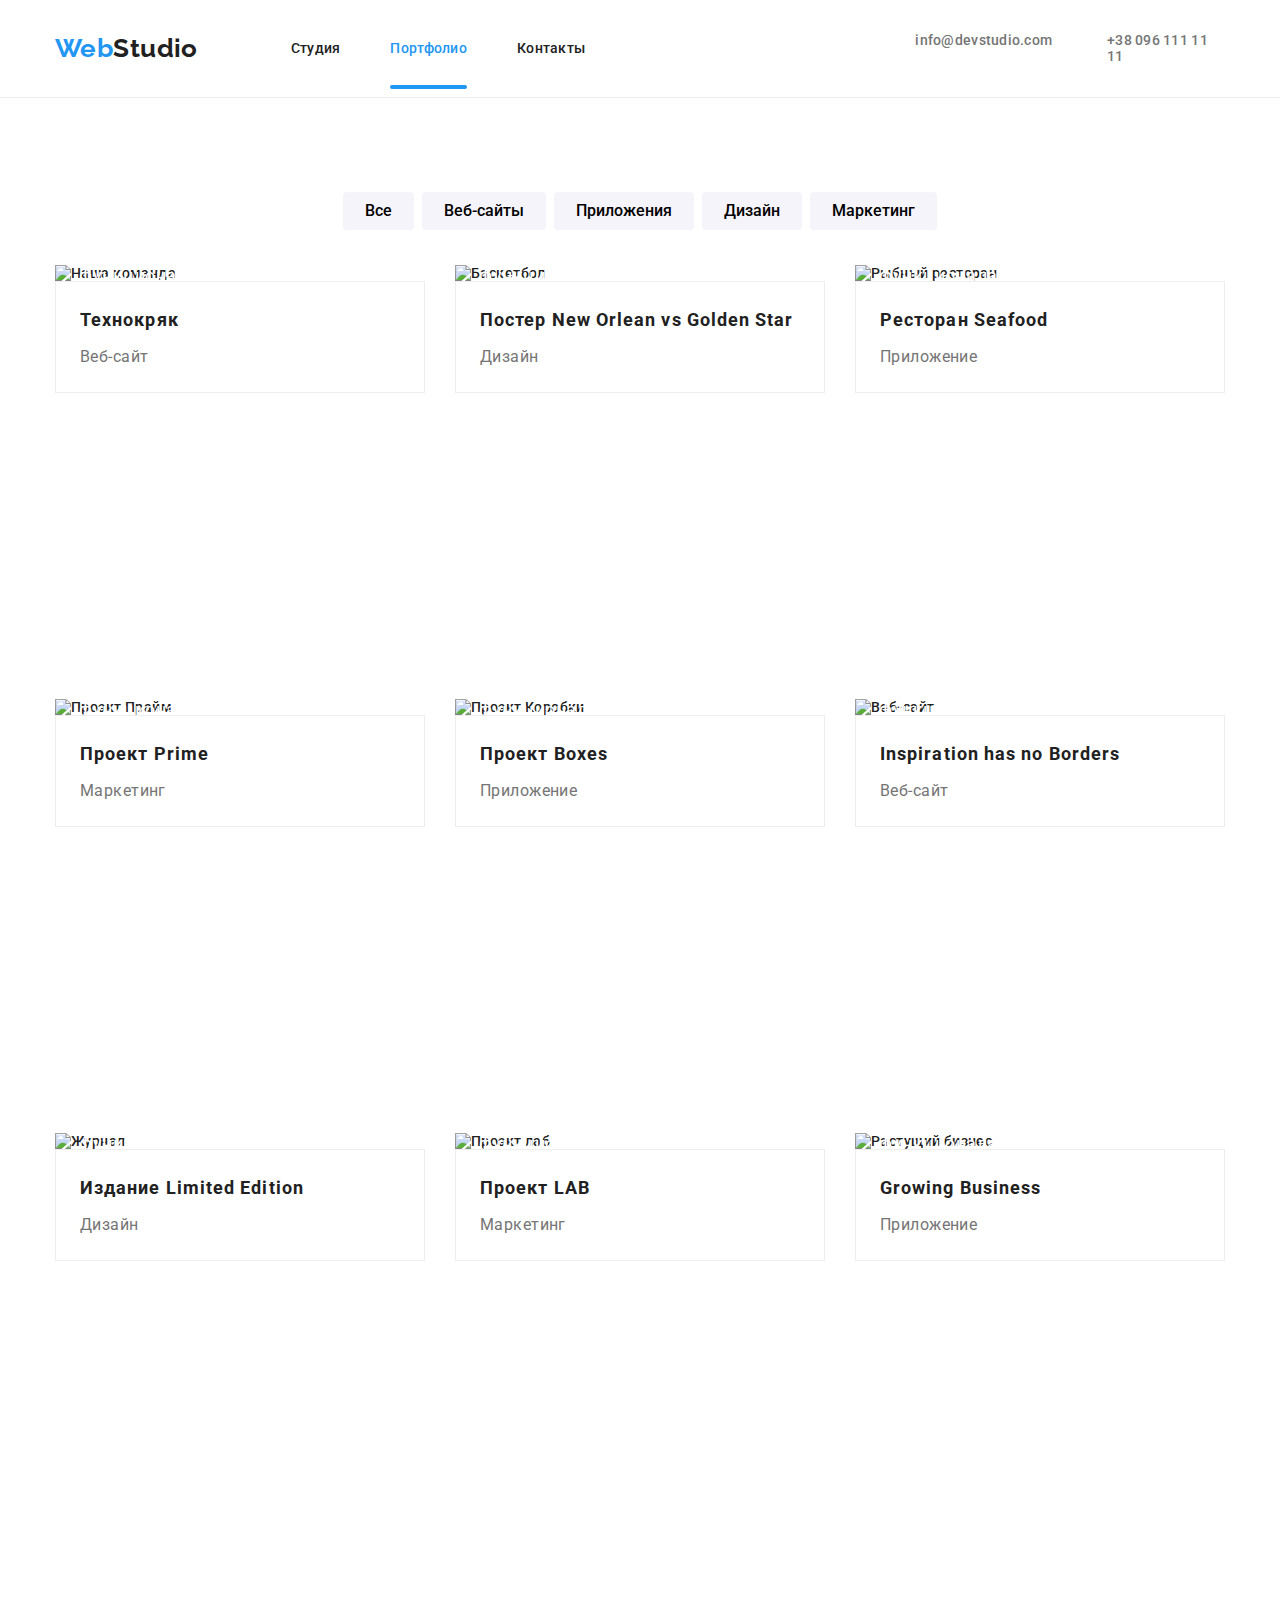
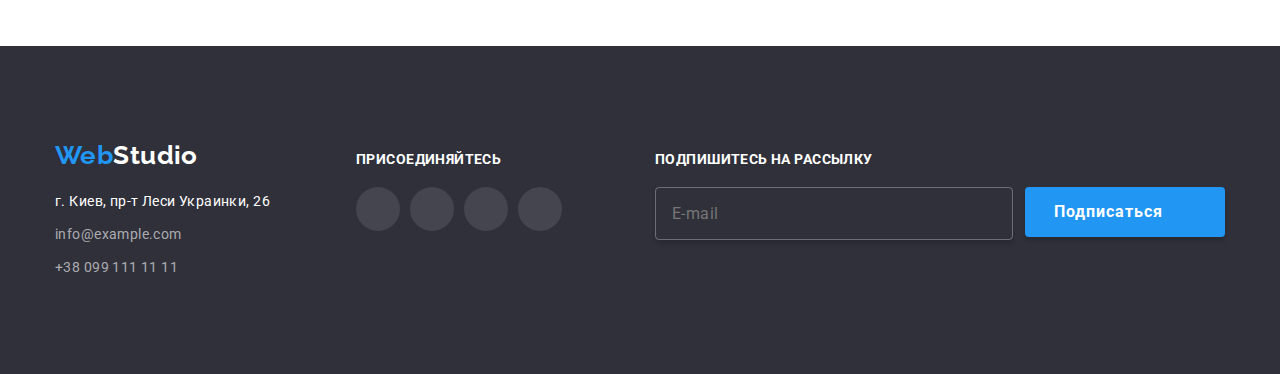
==== commit bdf3bbf7: "99.3%" ====
--- a/portfolio.html
+++ b/portfolio.html
@@ -97,7 +97,16 @@
                     <h2 class="visually-hidden">Проэкты</h2>
                     <ul class="portfolio__menu">
                         <li class="portfolio__images">
-                            <div class="portfolio__overlay">         
+                            <div class="portfolio__overlay">     
+                                <picture>
+                                    <source
+                                    srcset="./images/team@1mob.webp 450w,
+                                    ./images/team@2mob.webp 900w,
+                                    ./images/team@1tab.webp 354w,
+                                    ./images/team@2tab.webp 708w,
+                                    ./images/team@1.webp 370w,
+                                    ./images/team@2.webp 740w"
+                                    type="image/webp"/> 
                                 <img 
                                 srcset="./images/team@1mob.jpg 450w,
                                         ./images/team@2mob.jpg 900w,
@@ -108,7 +117,8 @@
                                 src="./images/team.jpg"
                                 sizes="(max-width: 767px) 100vw, (min-width: 768px) 50vw, (min-width: 1200px) 33.3333vw"
                                 class="portfolio__img" 
-                                alt="Наша команда"  >
+                                alt="Наша команда">
+                                </picture>
                                 <div class="overlay">
                                     <p class="overlay__paragraph">Ресурс предлагает комплексные предложения с разным уровнем функционала и сервисов. Все это позволит посетителю получить исчерпывающие сведения о компании или частном лице.
                                     </p>
@@ -121,6 +131,15 @@
                         </li>
                         <li class="portfolio__images">
                             <div class="portfolio__overlay">
+                                <picture>
+                                    <source
+                                    srcset="./images/basketball@1mob.webp 450w,
+                                    ./images/basketball@2mob.webp 900w,
+                                    ./images/basketball@1tab.webp 354w,
+                                    ./images/basketball@2tab.webp 708w,
+                                    ./images/basketball@1.webp 370w,
+                                    ./images/basketball@2.webp 740w"
+                                    type="image/webp"/>
                                 <img 
                                 srcset="./images/basketball@1mob.jpg 450w,
                                         ./images/basketball@2mob.jpg 900w,
@@ -131,7 +150,8 @@
                                 src="./images/basketball.jpg" 
                                 sizes="(max-width: 767px) 100vw, (min-width: 768px) 50vw, (min-width: 1200px) 33.3333vw"
                                 class="portfolio__img" 
-                                alt="Баскетбол" >
+                                alt="Баскетбол">
+                                </picture>
                                 <div class="overlay">
                                     <p class="overlay__paragraph">Ресурс предлагает комплексные предложения с разным уровнем функционала и сервисов. Все это позволит посетителю получить исчерпывающие сведения о компании или частном лице.
                                     </p>
@@ -144,6 +164,15 @@
                         </li>
                         <li class="portfolio__images">
                             <div class="portfolio__overlay">
+                                <picture>
+                                    <source
+                                    srcset="./images/restaraunt@1mob.webp 450w,
+                                    ./images/restaraunt@2mob.webp 900w,
+                                    ./images/restaraunt@1tab.webp 354w,
+                                    ./images/restaraunt@2tab.webp 708w,
+                                    ./images/restaraunt@1.webp 370w,
+                                    ./images/restaraunt@2.webp 740w"
+                                    type="image/webp"/>
                             <img 
                             srcset="./images/restaraunt@1mob.jpg 450w,
                                     ./images/restaraunt@2mob.jpg 900w,
@@ -154,7 +183,8 @@
                             src="./images/restaraunt.jpg" 
                             sizes="(max-width: 767px) 100vw, (min-width: 768px) 50vw, (min-width: 1200px) 33.3333vw"
                             class="portfolio__img" 
-                            alt="Рыбный ресторан" >
+                            alt="Рыбный ресторан">
+                            </picture>
                             <div class="overlay">
                                 <p class="overlay__paragraph">Ресурс предлагает комплексные предложения с разным уровнем функционала и сервисов. Все это позволит посетителю получить исчерпывающие сведения о компании или частном лице.
                                 </p>
@@ -167,6 +197,15 @@
                         </li>
                         <li class="portfolio__images">
                             <div class="portfolio__overlay">
+                                <picture>
+                                    <source
+                                    srcset="./images/prime@1mob.webp 450w,
+                                    ./images/prime@2mob.webp 900w,
+                                    ./images/prime@1tab.webp 354w,
+                                    ./images/prime@2tab.webp 708w,
+                                    ./images/prime@1.webp 370w,
+                                    ./images/prime@2.webp 740w"
+                                    type="image/webp"/>
                                 <img 
                                 srcset="./images/prime@1mob.jpg 450w,
                                         ./images/prime@2mob.jpg 900w,
@@ -178,6 +217,7 @@
                                 sizes="(max-width: 767px) 100vw, (min-width: 768px) 50vw, (min-width: 1200px) 33.3333vw"
                                 class="portfolio__img" 
                                 alt="Проэкт Прайм" >
+                                </picture>
                                 <div class="overlay">
                                     <p class="overlay__paragraph">Ресурс предлагает комплексные предложения с разным уровнем функционала и сервисов. Все это позволит посетителю получить исчерпывающие сведения о компании или частном лице.
                                     </p>
@@ -190,6 +230,15 @@
                         </li>
                         <li class="portfolio__images">
                             <div class="portfolio__overlay">
+                                <picture>
+                                    <source
+                                    srcset="./images/boxes@1mob.webp 450w,
+                                    ./images/boxes@2mob.webp 900w,
+                                    ./images/boxes@1tab.webp 354w,
+                                    ./images/boxes@2tab.webp 708w,
+                                    ./images/boxes@1.webp 370w,
+                                    ./images/boxes@2.webp 740w"
+                                    type="image/webp"/>
                                 <img 
                                 srcset="./images/boxes@1mob.jpg 450w,
                                         ./images/boxes@2mob.jpg 900w,
@@ -201,6 +250,7 @@
                                 sizes="(max-width: 767px) 100vw, (min-width: 768px) 50vw, (min-width: 1200px) 33.3333vw"
                                 class="portfolio__img" 
                                 alt="Проэкт Коробки" >
+                                </picture>
                                 <div class="overlay">
                                     <p class="overlay__paragraph">Ресурс предлагает комплексные предложения с разным уровнем функционала и сервисов. Все это позволит посетителю получить исчерпывающие сведения о компании или частном лице.
                                     </p>
@@ -213,6 +263,15 @@
                         </li>
                         <li class="portfolio__images">
                             <div class="portfolio__overlay">
+                                <picture>
+                                    <source
+                                    srcset="./images/website@1mob.webp 450w,
+                                    ./images/website@2mob.webp 900w,
+                                    ./images/website@1tab.webp 354w,
+                                    ./images/website@2tab.webp 708w,
+                                    ./images/website@1.webp 370w,
+                                    ./images/website@2.webp 740w"
+                                    type="image/webp"/>
                                 <img 
                                 srcset="./images/website@1mob.jpg 450w,
                                         ./images/website@2mob.jpg 900w,
@@ -224,6 +283,7 @@
                                 sizes="(max-width: 767px) 100vw, (min-width: 768px) 50vw, (min-width: 1200px) 33.3333vw"
                                 class="portfolio__img" 
                                 alt="Веб-сайт" >
+                                </picture>
                                 <div class="overlay">
                                     <p class="overlay__paragraph">Ресурс предлагает комплексные предложения с разным уровнем функционала и сервисов. Все это позволит посетителю получить исчерпывающие сведения о компании или частном лице.
                                     </p>
@@ -236,6 +296,15 @@
                         </li>
                         <li class="portfolio__images">
                             <div class="portfolio__overlay">
+                                <picture>
+                                    <source
+                                    srcset="./images/magazine@1mob.webp 450w,
+                                    ./images/magazine@2mob.webp 900w,
+                                    ./images/magazine@1tab.webp 354w,
+                                    ./images/magazine@2tab.webp 708w,
+                                    ./images/magazine@1.webp 370w,
+                                    ./images/magazine@2.webp 740w"
+                                    type="image/webp"/>
                                 <img 
                                 srcset="./images/magazine@1mob.jpg 450w,
                                         ./images/magazine@2mob.jpg 900w,
@@ -247,6 +316,7 @@
                                 sizes="(max-width: 767px) 100vw, (min-width: 768px) 50vw, (min-width: 1200px) 33.3333vw"
                                 class="portfolio__img" 
                                 alt="Журнал" >
+                                </picture>
                                 <div class="overlay">
                                     <p class="overlay__paragraph">Ресурс предлагает комплексные предложения с разным уровнем функционала и сервисов. Все это позволит посетителю получить исчерпывающие сведения о компании или частном лице.
                                     </p>
@@ -259,6 +329,15 @@
                         </li>
                         <li class="portfolio__images">
                             <div class="portfolio__overlay">
+                                <picture>
+                                    <source
+                                    srcset="./images/lab@1mob.webp 450w,
+                                    ./images/lab@2mob.webp 900w,
+                                    ./images/lab@1tab.webp 354w,
+                                    ./images/lab@2tab.webp 708w,
+                                    ./images/lab@1.webp 370w,
+                                    ./images/lab@2.webp 740w"
+                                    type="image/webp"/>
                                 <img 
                                 srcset="./images/lab@1mob.jpg 450w,
                                         ./images/lab@2mob.jpg 900w,
@@ -270,6 +349,7 @@
                                 sizes="(max-width: 767px) 100vw, (min-width: 768px) 50vw, (min-width: 1200px) 33.3333vw"
                                 class="portfolio__img" 
                                 alt="Проэкт лаб" >
+                                </picture>
                                 <div class="overlay">
                                     <p class="overlay__paragraph">Ресурс предлагает комплексные предложения с разным уровнем функционала и сервисов. Все это позволит посетителю получить исчерпывающие сведения о компании или частном лице.
                                     </p>
@@ -282,6 +362,15 @@
                         </li>
                         <li class="portfolio__images">
                             <div class="portfolio__overlay">
+                                <picture>
+                                    <source
+                                    srcset="./images/bussines@1mob.webp 450w,
+                                    ./images/bussines@2mob.webp 900w,
+                                    ./images/bussines@1tab.webp 354w,
+                                    ./images/bussines@2tab.webp 708w,
+                                    ./images/bussines@1.webp 370w,
+                                    ./images/bussines@2.webp 740w"
+                                    type="image/webp"/>
                                 <img 
                                 srcset="./images/bussines@1mob.jpg 450w,
                                         ./images/bussines@2mob.jpg 900w,
@@ -293,6 +382,7 @@
                                 sizes="(max-width: 767px) 100vw, (min-width: 768px) 50vw, (min-width: 1200px) 33.3333vw"
                                 class="portfolio__img" 
                                 alt="Растущий бизнес" > 
+                                </picture>
                                 <div class="overlay">
                                     <p class="overlay__paragraph">Ресурс предлагает комплексные предложения с разным уровнем функционала и сервисов. Все это позволит посетителю получить исчерпывающие сведения о компании или частном лице.
                                     </p>
--- a/css/main.min.css
+++ b/css/main.min.css
@@ -1 +1 @@
-*,::before,::after{-webkit-box-sizing:border-box;box-sizing:border-box}html{line-height:1.15;-webkit-text-size-adjust:100%;-moz-tab-size:4;-o-tab-size:4;tab-size:4;-webkit-box-sizing:border-box;box-sizing:border-box}body{margin:0;font-family:system-ui,-apple-system,"Segoe UI",Roboto,Helvetica,Arial,sans-serif,"Apple Color Emoji","Segoe UI Emoji"}h1,h2,h3,h4,h5,h6,p{margin-top:0}img{display:block;max-width:100%;height:auto}ul{list-style:none;padding-left:0;margin:0}hr{height:0;color:inherit}abbr[title]{-webkit-text-decoration:underline dotted;text-decoration:underline dotted}b,strong{font-weight:bolder}code,kbd,samp,pre{font-family:ui-monospace,SFMono-Regular,Consolas,"Liberation Mono",Menlo,monospace;font-size:1em}small{font-size:80%}sub,sup{font-size:75%;line-height:0;position:relative;vertical-align:baseline}sub{bottom:-0.25em}sup{top:-0.5em}table{text-indent:0;border-color:inherit}button,input,optgroup,select,textarea{font-family:inherit;font-size:100%;line-height:1.15;margin:0}button,select{text-transform:none}button,[type=button],[type=reset],[type=submit]{-webkit-appearance:button}::-moz-focus-inner{border-style:none;padding:0}:-moz-focusring{outline:1px dotted ButtonText}:-moz-ui-invalid{box-shadow:none}legend{padding:0}progress{vertical-align:baseline}::-webkit-inner-spin-button,::-webkit-outer-spin-button{height:auto}[type=search]{-webkit-appearance:textfield;outline-offset:-2px}::-webkit-search-decoration{-webkit-appearance:none}::-webkit-file-upload-button{-webkit-appearance:button;font:inherit}summary{display:list-item}ul,.footer__adress,.footer__social,.footer-social__title,.portfolio-box__paragraph,.overlay__paragraph,.form__input{margin:0}.visually-hidden,.quality__box,.footer__adress,.footer__social{padding:0}body{color:#212121;font-family:"Roboto",sans-serif;margin:0}.hero__title,.form__button{font-family:"Roboto",sans-serif}.nav__logo,.footer__logo{font-family:"Raleway",sans-serif}.nav__logo-word,.portfolio-box__name,.form__control,.team__name{color:#212121}.team__item{background-color:#fff}.modal,.modal__close{background-color:#fff}.clients__link{color:#afb1b8}.clients__link:hover,.clients__link:focus{border-color:#2196f3;color:#2196f3}.nav__button:hover,.nav__button:focus{color:#2196f3}.form-check__icon{background-color:#2196f3;fill:#fff}.nav__link{color:#212121}.nav__link:hover,.nav__link:focus{color:#2196f3}.nav__link::after{background-color:#2196f3}.nav-contacts__link{color:#757575}.nav-contacts__link:hover,.nav-contacts__link:focus{color:#2196f3}.social-list__link{color:#afb1b8}.social-list__link:focus,.social-list__link:hover{color:#fff;background-color:#2196f3}.nav-contacts__icon:hover,.nav-contacts__icon:focus{color:#2196f3}.footer__contacts{color:rgba(255,255,255,.6)}.footer__contacts:hover,.footer__contacts:focus{color:#2196f3}.nav__logo,.nav__link.current,.footer__logo{color:#2196f3}.form__input:focus+.form__icons{color:#2196f3}.paragraph,.portfolio-box__paragraph{color:#757575}.hero.section,.footer,.send__input{background-color:#2f303a}.hero__title,.work__text,.footer,.word-logo,.send__input,.send__button,.form__button,.overlay__paragraph,.hero__title{color:#fff}.footer__link{color:#fff;background-color:rgba(255,255,255,.1)}.footer__link:hover,.footer__link:focus{color:#fff;background-color:#2196f3}.send__button,.form__button{background-color:#2196f3}.hero__button{font-family:"Roboto",sans-serif;background-color:#2196f3;color:#fff}.hero__button:hover,.hero__button:focus{background-color:#188ce8}.quality__box,.section.team{background-color:#f5f4fa}.portfolio__buttons{font-family:"Roboto",sans-serif;background-color:#f5f4fa}.portfolio__buttons:hover,.portfolio__buttons:focus{background-color:#2196f3;color:#fff}.footer__link{background-color:rgba(255,255,255,.1)}.work__box{background-color:rgba(47,48,58,.8)}.overlay{background-color:rgba(33,150,243,.9)}body{font-weight:500;font-size:14px;line-height:1.17;letter-spacing:.03em;margin:0}header{border-bottom:1px solid #ececec;position:relative}@media screen and (min-width: 768px){.container.nav{display:-webkit-box;display:-ms-flexbox;display:flex;-webkit-box-align:center;-ms-flex-align:center;align-items:center}}.nav__logo{text-decoration:none;font-weight:700;font-size:26px;line-height:1.17;display:block;padding-top:24px;padding-bottom:24px}@media screen and (max-width: 767px){.nav__logo{padding-top:16px;padding-bottom:16px}}@media screen and (min-width: 768px)and (max-width: 1199px){.nav__logo{font-size:24px}}@media screen and (min-width: 768px){.nav__list{display:-webkit-box;display:-ms-flexbox;display:flex}}.nav__link{position:relative;display:block;text-decoration:none;letter-spacing:.02em;-webkit-transition:color 250ms cubic-bezier(0.4, 0, 0.2, 1);transition:color 250ms cubic-bezier(0.4, 0, 0.2, 1)}@media screen and (min-width: 768px){.nav__link{padding-top:32px;padding-bottom:32px}}@media screen and (min-width: 768px){.nav__link::after{content:"";position:absolute;border-radius:2px;width:100%;height:4px;bottom:0;left:0;opacity:0}}.nav__link.current::after{content:"";opacity:1}@media screen and (min-width: 768px){.nav__item:not(:first-child){margin-left:50px}.nav__item:first-child{margin-left:93px}.nav__item:last-child{margin-right:0}}@media screen and (max-width: 767px){.nav__item{font-size:40px;line-height:1.172;letter-spacing:.02em;margin-left:40px}.nav__item:first-child{margin-top:48px}.nav__item:not(:last-child){margin-bottom:32px}}@media screen and (min-width: 768px)and (max-width: 1199px){.nav__item:first-child{margin-left:88px}}.nav-contacts__link{text-decoration:none;letter-spacing:.02em;-webkit-transition:color 250ms cubic-bezier(0.4, 0, 0.2, 1);transition:color 250ms cubic-bezier(0.4, 0, 0.2, 1);display:block}@media screen and (min-width: 768px){.nav-contacts__link{display:-webkit-box;display:-ms-flexbox;display:flex}}@media screen and (min-width: 1200px){.nav-contacts__link{padding-top:32px;padding-bottom:32px}}@media screen and (max-width: 767px){.nav-contacts{display:-webkit-box;display:-ms-flexbox;display:flex;-webkit-box-orient:vertical;-webkit-box-direction:reverse;-ms-flex-direction:column-reverse;flex-direction:column-reverse}}@media screen and (min-width: 768px){.nav-contacts{margin-left:84px}}@media screen and (min-width: 1200px){.nav-contacts{display:-webkit-box;display:-ms-flexbox;display:flex;margin-left:auto}}@media screen and (max-width: 767px){.nav-contacts__list{margin-left:40px;letter-spacing:.02em}.nav-contacts__list:last-child{font-size:34px;margin-top:302px;margin-bottom:32px}.nav-contacts__list:first-child{font-size:24px;margin-bottom:64px}}@media screen and (min-width: 768px)and (max-width: 1199px){.nav-contacts__list{font-size:12px;letter-spacing:.02em}.nav-contacts__list:first-child{margin-bottom:10px}}@media screen and (min-width: 1200px){.nav-contacts__list:not(:first-child){margin-left:30px}.nav-contacts__list:first-child{margin-left:305px}}.nav-contacts__icon{margin-right:9px;fill:currentColor}@media screen and (max-width: 767px){.nav-contacts__icon{display:none}}@media screen and (min-width: 768px)and (max-width: 1199px){.nav-contacts__icon{margin-right:8px}.nav-contacts__icon:first-child{width:14px;height:10px}.nav-contacts__icon:last-child{width:10px;height:14px}}.hero.section{background-image:-webkit-gradient(linear, left top, right top, from(rgba(47, 48, 58, 0.4)), to(rgba(47, 48, 58, 0.4))),url(../images/bgheroimg.jpg);background-image:linear-gradient(to right, rgba(47, 48, 58, 0.4), rgba(47, 48, 58, 0.4)),url(../images/bgheroimg.jpg);background-size:cover;background-position:center;text-align:center}@media screen and (max-width: 767px){.hero.section{padding-top:118px;padding-bottom:118px;max-width:480px}}@media screen and (min-width: 768px)and (max-width: 1199px){.hero.section{max-width:768px}}@media screen and (min-width: 1200px){.hero.section{max-width:1600px;padding-top:200px;padding-bottom:200px}}.hero__title{font-weight:900;font-size:44px;line-height:1.36;letter-spacing:.06em;text-transform:uppercase;margin-bottom:30px}@media screen and (max-width: 1199px){.hero__title{font-size:26px;line-height:1.61}}.hero__button{-webkit-box-shadow:0px 4px 4px rgba(0,0,0,.15);box-shadow:0px 4px 4px rgba(0,0,0,.15);border-radius:4px;border:1px;cursor:pointer;font-weight:700;font-size:16px;line-height:1.9;letter-spacing:.06em;display:inline-block;padding:10px 32px;-webkit-transition:background-color 250ms cubic-bezier(0.4, 0, 0.2, 1);transition:background-color 250ms cubic-bezier(0.4, 0, 0.2, 1)}.name{font-weight:700;font-size:36px;text-align:center}.visually-hidden{position:absolute;width:1px;height:1px;margin:-1px;border:0;padding:0;white-space:nowrap;-webkit-clip-path:inset(100%);clip-path:inset(100%);clip:rect(0 0 0 0);overflow:hidden}.paragraph{font-weight:400;line-height:1.7;margin-bottom:0;letter-spacing:.03em}@media screen and (max-width: 1200px){.section.quality{padding-top:60px;padding-bottom:60px}}.quality__title{margin-bottom:10px;font-weight:700;font-size:14px;text-transform:uppercase}@media screen and (max-width: 767px){.quality__title{text-align:center}}@media screen and (min-width: 768px)and (max-width: 1199px){.quality__list{display:-webkit-box;display:-ms-flexbox;display:flex;-ms-flex-wrap:wrap;flex-wrap:wrap;margin:-15px}}@media screen and (min-width: 1200px){.quality__list{display:-webkit-box;display:-ms-flexbox;display:flex}}@media screen and (min-width: 480px)and (max-width: 767px){.quality__item{width:450px}.quality__item:not(:last-child){margin-bottom:30px}}@media screen and (min-width: 768px)and (max-width: 1199px){.quality__item{width:354px;-ms-flex-preferred-size:calc((100% - 60px)/2);flex-basis:calc((100% - 60px)/2);margin:15px}}@media screen and (min-width: 1200px){.quality__item{width:270px;margin-right:30px}.quality__item:last-child{margin-right:0}}.quality__box{height:120px;margin-bottom:30px;padding:0;border-radius:4px;display:-webkit-box;display:-ms-flexbox;display:flex;-webkit-box-pack:center;-ms-flex-pack:center;justify-content:center;-webkit-box-align:center;-ms-flex-align:center;align-items:center}@media screen and (min-width: 480px){.quality__box{width:450px}}@media screen and (min-width: 768px){.quality__box{width:352px}}@media screen and (min-width: 1200px){.quality__box{width:270px}}.works.section{padding-top:0}@media screen and (max-width: 1199px){.works.section{display:none}}.works__title{margin-bottom:50px}.works__list{display:-webkit-box;display:-ms-flexbox;display:flex}.work__item{margin-right:30px;position:relative}.work__item:last-child{margin-right:0}.work__box{position:absolute;width:100%;bottom:0;top:224px}.work__text{margin-bottom:0;margin-top:27px;text-align:center;text-transform:uppercase;font-weight:700;line-height:1.17;font-size:14px;letter-spacing:.03em}.section.team{text-align:center}@media screen and (max-width: 1199px){.section.team{padding-top:60px;padding-bottom:60px}}@media screen and (max-width: 1199px){.team__title{margin-bottom:30px}}@media screen and (min-width: 1200px){.team__title{margin-bottom:50px}}@media screen and (min-width: 768px)and (max-width: 1199px){.team__list{display:-webkit-box;display:-ms-flexbox;display:flex;-ms-flex-wrap:wrap;flex-wrap:wrap;margin:-15px}}@media screen and (min-width: 1200px){.team__list{display:-webkit-box;display:-ms-flexbox;display:flex}}.team__item{-webkit-box-shadow:0px 1px 3px rgba(0,0,0,.12),0px 1px 1px rgba(0,0,0,.14),0px 2px 1px rgba(0,0,0,.2);box-shadow:0px 1px 3px rgba(0,0,0,.12),0px 1px 1px rgba(0,0,0,.14),0px 2px 1px rgba(0,0,0,.2);border-radius:0px 0px 4px 4px}@media screen and (max-width: 767px){.team__item{margin-bottom:30px}.team__item:last-child{margin-bottom:0}}@media screen and (min-width: 768px)and (max-width: 1199px){.team__item{width:354px;-ms-flex-preferred-size:calc((100% - 60px)/2);flex-basis:calc((100% - 60px)/2);margin:15px}}@media screen and (min-width: 1200px){.team__item{margin-right:30px}.team__item:last-child{margin-right:0}}@media screen and (max-width: 767px){.team__image{width:450px}}@media screen and (min-width: 768px){.team__image{width:354px}}.team__box{padding-top:30px;padding-bottom:16px}.team__name{font-weight:500;font-size:16px;line-height:1.18;letter-spacing:.03em;margin-bottom:10px}.team__pos{font-size:16px}.social-list{padding:0 32px 30px 32px;display:-webkit-box;display:-ms-flexbox;display:flex;-webkit-box-align:center;-ms-flex-align:center;align-items:center;-webkit-box-pack:center;-ms-flex-pack:center;justify-content:center}.social-list__item{width:44px;height:44px;margin-right:10px}.social-list__item:last-child{margin-right:0}.social-list__link{width:44px;height:44px;display:-webkit-box;display:-ms-flexbox;display:flex;-webkit-box-pack:center;-ms-flex-pack:center;justify-content:center;-webkit-box-align:center;-ms-flex-align:center;align-items:center;-webkit-transition:color 250ms cubic-bezier(0.4, 0, 0.2, 1),background-color 250ms cubic-bezier(0.4, 0, 0.2, 1);transition:color 250ms cubic-bezier(0.4, 0, 0.2, 1),background-color 250ms cubic-bezier(0.4, 0, 0.2, 1);border-radius:50%}.social-list__icon{fill:currentColor}@media screen and (max-width: 1199px){.section.clients{padding-top:60px;padding-bottom:60px}}.clients__title{font-weight:700;font-size:36px;text-align:center;margin-bottom:30px}@media screen and (min-width: 1200px){.clients__title{margin-bottom:50px}}@media screen and (min-width: 480px)and (max-width: 1199px){.clients__list{display:-webkit-box;display:-ms-flexbox;display:flex;-ms-flex-wrap:wrap;flex-wrap:wrap;margin:-15px;-webkit-box-pack:center;-ms-flex-pack:center;justify-content:center}}@media screen and (min-width: 1200px){.clients__list{display:-webkit-box;display:-ms-flexbox;display:flex;-webkit-box-pack:center;-ms-flex-pack:center;justify-content:center}}@media screen and (max-width: 767px){.clients__item{-ms-flex-preferred-size:calc((100% - 90px)/2);flex-basis:calc((100% - 90px)/2);margin:15px}}@media screen and (min-width: 768px)and (max-width: 1199px){.clients__item{-ms-flex-preferred-size:calc((100% - 90px)/3);flex-basis:calc((100% - 90px)/3);margin:15px}}@media screen and (min-width: 1200px){.clients__item{display:-webkit-box;display:-ms-flexbox;display:flex;width:170px;margin-right:30px}.clients__item:last-child{margin-right:0}}.clients__link{display:-webkit-box;display:-ms-flexbox;display:flex;-webkit-box-pack:center;-ms-flex-pack:center;justify-content:center;-webkit-box-align:center;-ms-flex-align:center;align-items:center;height:92px;border:1px solid #afb1b8;border-radius:4px;-webkit-transition:color 250ms cubic-bezier(0.4, 0, 0.2, 1),border-color 250ms cubic-bezier(0.4, 0, 0.2, 1);transition:color 250ms cubic-bezier(0.4, 0, 0.2, 1),border-color 250ms cubic-bezier(0.4, 0, 0.2, 1)}@media screen and (max-width: 767px){.clients__link{width:100%}}@media screen and (min-width: 768px){.clients__link{width:226px}}@media screen and (min-width: 1200px){.clients__link{width:170px}}.client__icon{fill:currentColor}@media screen and (max-width: 1199px){.footer.section{padding-top:60px;padding-bottom:60px}}@media scrren and (min-width: 480px){.footer__box{display:-webkit-box;display:-ms-flexbox;display:flex;-webkit-box-align:baseline;-ms-flex-align:baseline;align-items:baseline}}@media screen and (min-width: 768px){.footer__box{display:-webkit-box;display:-ms-flexbox;display:flex;-ms-flex-wrap:wrap;flex-wrap:wrap;-ms-flex-pack:distribute;justify-content:space-around}}@media screen and (min-width: 1200px){.footer__box{-ms-flex-wrap:nowrap;flex-wrap:nowrap;-webkit-box-align:baseline;-ms-flex-align:baseline;align-items:baseline;-webkit-box-pack:center;-ms-flex-pack:center;justify-content:center}}@media screen and (min-width: 1200px){.footer__adress{padding:0;margin-bottom:0;width:231px}}@media screen and (min-width: 768px)and (max-width: 1199px){.footer__adress{text-align:center;margin-bottom:60px}}@media screen and (max-width: 767px){.footer__adress{padding:0;width:100%;text-align:center;margin-bottom:60px}}.footer__logo{text-decoration:none;font-weight:700;font-size:26px;line-height:1.17}.footer__street{font-style:normal;font-weight:400;line-height:1.71;margin-top:20px;margin-bottom:9px}.footer__list{margin-top:9px}.footer__contacts{font-weight:400;text-decoration:none;line-height:1.71;-webkit-transition:color 250ms cubic-bezier(0.4, 0, 0.2, 1);transition:color 250ms cubic-bezier(0.4, 0, 0.2, 1)}@media screen and (max-width: 1199px){.footer__social{text-align:center;padding:0;margin-bottom:60px}}@media screen and (min-width: 1200px){.footer__social{width:206px;margin:0;margin-left:70px;margin-right:93px}}.footer-social__title{margin:0;margin-bottom:20px;text-transform:uppercase;font-weight:700;font-size:14px;line-height:1.142;letter-spacing:.03em}.footer-social__list{display:-webkit-box;display:-ms-flexbox;display:flex;-webkit-box-pack:center;-ms-flex-pack:center;justify-content:center}.footer__link{width:100%;height:100%;display:-webkit-box;display:-ms-flexbox;display:flex;-webkit-box-pack:center;-ms-flex-pack:center;justify-content:center;-webkit-box-align:center;-ms-flex-align:center;align-items:center;border-radius:50%;-webkit-transition:color 250ms cubic-bezier(0.4, 0, 0.2, 1),background-color 250ms cubic-bezier(0.4, 0, 0.2, 1);transition:color 250ms cubic-bezier(0.4, 0, 0.2, 1),background-color 250ms cubic-bezier(0.4, 0, 0.2, 1)}.footer__link:hover,.footer__link:focus{border-radius:50%}.send{font-weight:700;font-size:14px;line-height:1.17;letter-spacing:.03em;text-transform:uppercase;margin-bottom:20px}@media screen and (max-width: 1199px){.send{text-align:center}}.send__form{text-align:center}@media screen and (min-width: 768px)and (max-width: 1199px){.send__form{display:-webkit-box;display:-ms-flexbox;display:flex;-webkit-box-orient:vertical;-webkit-box-direction:normal;-ms-flex-direction:column;flex-direction:column;-webkit-box-align:center;-ms-flex-align:center;align-items:center}}@media screen and (min-width: 1200px){.send__form{display:-webkit-box;display:-ms-flexbox;display:flex}}.send__input{font-weight:400;font-size:16px;line-height:1.25;letter-spacing:.03em;background-color:var(--color-hero);padding:16px 0 15px 16px;-webkit-box-shadow:0 4px 4px 0 rgba(0,0,0,.15);box-shadow:0 4px 4px 0 rgba(0,0,0,.15);border-radius:4px;border:1px solid rgba(255,255,255,.3)}@media screen and (max-width: 767px){.send__input{width:100%;margin-bottom:20px}}@media screen and (min-width: 768px){.send__input{width:450px;margin-bottom:20px}}@media screen and (min-width: 1200px){.send__input{width:358px;margin-right:12px}}.send__button{position:relative;width:200px;height:50px;padding:10px 62px 10px 29px;border-radius:4px;-webkit-box-shadow:0 4px 4px 0 rgba(0,0,0,.15);box-shadow:0 4px 4px 0 rgba(0,0,0,.15);border:1px;cursor:pointer;font-weight:700;font-size:16px;line-height:1.88;letter-spacing:.06em}.send__icon{fill:currentColor;position:absolute;right:28px;bottom:13px}.portfolio__list{display:-webkit-box;display:-ms-flexbox;display:flex}@media screen and (max-width: 767px){.portfolio__list{margin-bottom:40px;-ms-flex-wrap:wrap;flex-wrap:wrap}}@media screen and (min-width: 768px){.portfolio__list{margin-bottom:30px;-webkit-box-pack:center;-ms-flex-pack:center;justify-content:center}}@media screen and (min-width: 1200px){.portfolio__list{margin-bottom:50px}}.portfolio__item{margin-right:8px}.portfolio__item:last-child{margin-right:0}@media screen and (max-width: 767px){.portfolio__item{margin-bottom:10px}.portfolio__item:nth-child(3){margin-right:0}.portfolio__item:nth-child(n+4){margin-bottom:0}}.portfolio__buttons{border:rgba(0,0,0,0);cursor:pointer;font-size:16px;line-height:1.625;font-weight:500;padding:6px 22px;max-width:145px;border-radius:4px;-webkit-transition:color 250ms cubic-bezier(0.4, 0, 0.2, 1),background-color 250ms cubic-bezier(0.4, 0, 0.2, 1),-webkit-box-shadow 250ms cubic-bezier(0.4, 0, 0.2, 1);transition:color 250ms cubic-bezier(0.4, 0, 0.2, 1),background-color 250ms cubic-bezier(0.4, 0, 0.2, 1),-webkit-box-shadow 250ms cubic-bezier(0.4, 0, 0.2, 1);transition:color 250ms cubic-bezier(0.4, 0, 0.2, 1),background-color 250ms cubic-bezier(0.4, 0, 0.2, 1),box-shadow 250ms cubic-bezier(0.4, 0, 0.2, 1);transition:color 250ms cubic-bezier(0.4, 0, 0.2, 1),background-color 250ms cubic-bezier(0.4, 0, 0.2, 1),box-shadow 250ms cubic-bezier(0.4, 0, 0.2, 1),-webkit-box-shadow 250ms cubic-bezier(0.4, 0, 0.2, 1)}.portfolio__buttons:hover,.portfolio__buttons:focus{-webkit-box-shadow:0px 3px 1px rgba(0,0,0,.1),0px 1px 2px rgba(0,0,0,.08),0px 2px 2px rgba(0,0,0,.12);box-shadow:0px 3px 1px rgba(0,0,0,.1),0px 1px 2px rgba(0,0,0,.08),0px 2px 2px rgba(0,0,0,.12);border-radius:4px}@media screen and (min-width: 768px){.portfolio__menu{display:-webkit-box;display:-ms-flexbox;display:flex;-ms-flex-wrap:wrap;flex-wrap:wrap;margin:-15px}}.portfolio__images{-webkit-transition:-webkit-box-shadow 250ms cubic-bezier(0.4, 0, 0.2, 1);transition:-webkit-box-shadow 250ms cubic-bezier(0.4, 0, 0.2, 1);transition:box-shadow 250ms cubic-bezier(0.4, 0, 0.2, 1);transition:box-shadow 250ms cubic-bezier(0.4, 0, 0.2, 1), -webkit-box-shadow 250ms cubic-bezier(0.4, 0, 0.2, 1)}@media screen and (min-width: 480px)and (max-width: 767px){.portfolio__images{width:450px;margin-bottom:30px}.portfolio__images:nth-child(9){margin-bottom:0}}@media screen and (min-width: 768px)and (max-width: 1199px){.portfolio__images{width:354px;-ms-flex-preferred-size:calc((100% - 60px)/2);flex-basis:calc((100% - 60px)/2);margin:15px}}@media screen and (min-width: 1200px){.portfolio__images{margin-bottom:30px;margin-right:30px;width:370px}.portfolio__images:nth-child(3n+3){margin-right:0}.portfolio__images:last-child{margin-bottom:0}}.portfolio__images:hover,.portfolio__images:focus{-webkit-box-shadow:0px 1px 1px rgba(0,0,0,.12),0px 4px 4px rgba(0,0,0,.06),1px 4px 6px rgba(0,0,0,.16);box-shadow:0px 1px 1px rgba(0,0,0,.12),0px 4px 4px rgba(0,0,0,.06),1px 4px 6px rgba(0,0,0,.16)}@media screen and (max-width: 767px){.portfolio__img{width:100%}}@media screen and (min-width: 768px)and (max-width: 1199px){.portfolio__img{width:100%}}.portfolio__images:hover .overlay{-webkit-transform:translateY(0%);transform:translateY(0%);opacity:1}.overlay{position:absolute;width:100%;height:100%;top:0;left:0;-webkit-transform:translateY(101%);transform:translateY(101%);-webkit-transition:opacity 250ms cubic-bezier(0.4, 0, 0.2, 1),-webkit-transform 250ms cubic-bezier(0.4, 0, 0.2, 1);transition:opacity 250ms cubic-bezier(0.4, 0, 0.2, 1),-webkit-transform 250ms cubic-bezier(0.4, 0, 0.2, 1);transition:transform 250ms cubic-bezier(0.4, 0, 0.2, 1),opacity 250ms cubic-bezier(0.4, 0, 0.2, 1);transition:transform 250ms cubic-bezier(0.4, 0, 0.2, 1),opacity 250ms cubic-bezier(0.4, 0, 0.2, 1),-webkit-transform 250ms cubic-bezier(0.4, 0, 0.2, 1);display:-webkit-box;display:-ms-flexbox;display:flex;-webkit-box-align:center;-ms-flex-align:center;align-items:center}.portfolio__box{padding:20px 24px;border:1px solid #eee}@media screen and (min-width: 768px)and (max-width: 1199px){.portfolio__box:first-child{padding-bottom:56px}}.portfolio-box__name{font-weight:700;font-size:18px;line-height:2;letter-spacing:.06em;margin-bottom:4px}.portfolio-box__paragraph{font-weight:400;font-size:16px;line-height:1.87;margin:0}.portfolio__overlay{position:relative;overflow:hidden}.overlay__paragraph{font-weight:400;font-size:18px;line-height:1.55;letter-spacing:.03em;padding:0 24px;width:100%;margin:0}.section{margin-left:auto;margin-right:auto;padding-top:94px;padding-bottom:94px}.container{padding-left:15px;padding-right:15px;margin-left:auto;margin-right:auto}@media screen and (min-width: 480px){.container{width:480px}}@media screen and (min-width: 768px){.container{width:768px}}@media screen and (min-width: 1200px){.container{width:1200px}}.backdrop{position:fixed;top:0;left:0;width:100%;height:100%;background-color:rgba(0,0,0,.2);visibility:visible;z-index:2;-webkit-transition:opacity 250ms cubic-bezier(0.4, 0, 0.2, 1),visibility 250ms cubic-bezier(0.4, 0, 0.2, 1);transition:opacity 250ms cubic-bezier(0.4, 0, 0.2, 1),visibility 250ms cubic-bezier(0.4, 0, 0.2, 1);overflow-y:scroll}.backdrop.is-hidden{opacity:0;visibility:hidden;pointer-events:none}.modal{position:absolute;-webkit-box-shadow:0 2px 1px 0 rgba(0,0,0,.2),0 1px 1px 0 rgba(0,0,0,.14),0 1px 3px 0 rgba(0,0,0,.12);box-shadow:0 2px 1px 0 rgba(0,0,0,.2),0 1px 1px 0 rgba(0,0,0,.14),0 1px 3px 0 rgba(0,0,0,.12);border-radius:4px;top:50%;left:50%;-webkit-transform:translate(-50%, -50%) scale(1);transform:translate(-50%, -50%) scale(1);-webkit-transition:-webkit-transform 250ms cubic-bezier(0.4, 0, 0.2, 1);transition:-webkit-transform 250ms cubic-bezier(0.4, 0, 0.2, 1);transition:transform 250ms cubic-bezier(0.4, 0, 0.2, 1);transition:transform 250ms cubic-bezier(0.4, 0, 0.2, 1), -webkit-transform 250ms cubic-bezier(0.4, 0, 0.2, 1)}@media screen and (min-width: 480px)and (max-width: 1199px){.modal{width:450px;height:609px}}@media screen and (min-width: 1200px){.modal{min-width:528px;min-height:581px}}.modal__close{position:absolute;top:8px;right:8px;width:30px;height:30px;border-radius:50%;border:1px solid rgba(0,0,0,.1);cursor:pointer;display:-webkit-box;display:-ms-flexbox;display:flex;-webkit-box-pack:center;-ms-flex-pack:center;justify-content:center;-webkit-box-align:center;-ms-flex-align:center;align-items:center}.modal__icon{margin:3px}.form__main{margin:0 40px 12px;margin-bottom:20px}.form__title{font-weight:700;font-size:20px;line-height:1.17;letter-spacing:.03em;text-align:center;margin-top:40px;margin-bottom:12px}@media screen and (min-width: 480px)and (max-width: 1199px){.form__title{line-height:1.5;margin-left:40px;margin-right:40px}}.form__box{margin-bottom:10px;display:-webkit-box;display:-ms-flexbox;display:flex;-webkit-box-orient:vertical;-webkit-box-direction:normal;-ms-flex-direction:column;flex-direction:column}.form__label{font-weight:400;font-size:12px;line-height:1.17;letter-spacing:.01em;color:#757575;margin-bottom:4px}.form__svg{position:relative}.form__input{margin:0;padding:6px 0 6px 42px;border-radius:4px;border:1px solid rgba(33,33,33,.2);outline:0;-webkit-transition:border-color 250ms cubic-bezier(0.4, 0, 0.2, 1);transition:border-color 250ms cubic-bezier(0.4, 0, 0.2, 1);width:448px;height:40px}@media screen and (min-width: 480px)and (max-width: 1199px){.form__input{width:370px}}.form__input:focus{border-color:#2196f3}.form__icons{left:15px;position:absolute;bottom:14px;display:inline-block;fill:currentColor}.form__textarea{padding:12px 16px;border-radius:4px;border:1px solid rgba(33,33,33,.2);outline:0;-webkit-transition:border-color 250ms cubic-bezier(0.4, 0, 0.2, 1);transition:border-color 250ms cubic-bezier(0.4, 0, 0.2, 1);resize:none}.form__textarea:focus{border-color:#2196f3}.form__textarea::-webkit-input-placeholder{color:rgba(117,117,117,.5);font-weight:400;font-size:12px;line-height:1.17;letter-spacing:.01em}.form__textarea::-moz-placeholder{color:rgba(117,117,117,.5);font-weight:400;font-size:12px;line-height:1.17;letter-spacing:.01em}.form__textarea:-ms-input-placeholder{color:rgba(117,117,117,.5);font-weight:400;font-size:12px;line-height:1.17;letter-spacing:.01em}.form__textarea::-ms-input-placeholder{color:rgba(117,117,117,.5);font-weight:400;font-size:12px;line-height:1.17;letter-spacing:.01em}.form__textarea::placeholder{color:rgba(117,117,117,.5);font-weight:400;font-size:12px;line-height:1.17;letter-spacing:.01em}.form__check{margin-bottom:30px;margin-left:52px;margin-right:52px;display:-webkit-box;display:-ms-flexbox;display:flex;-webkit-box-align:center;-ms-flex-align:center;align-items:center}@media screen and (min-width: 480px)and (max-width: 1199px){.form__check{margin-left:40px;margin-right:40px}}.form-check__label{font-weight:400;line-height:1.71;color:#757575;display:-webkit-box;display:-ms-flexbox;display:flex;-webkit-box-align:center;-ms-flex-align:center;align-items:center}@media screen and (min-width: 480px)and (max-width: 1199px){.form-check__label{font-size:12px;line-height:1.17}}.form__control{display:-webkit-box;display:-ms-flexbox;display:flex;-webkit-box-pack:center;-ms-flex-pack:center;justify-content:center;-webkit-box-align:center;-ms-flex-align:center;align-items:center;fill:currentColor;width:16px;height:15px;margin-right:7px;border:2px solid #212121;border-radius:2px;-webkit-box-shadow:0 4px 4px 0 rgba(0,0,0,.2509803922);box-shadow:0 4px 4px 0 rgba(0,0,0,.2509803922)}.form__checkbox{appearance:none;-webkit-appearance:none;-moz-appearance:none}.form-check__icon{opacity:0;-ms-flex-negative:0;flex-shrink:0;-webkit-transition:opacity 250ms cubic-bezier(0.4, 0, 0.2, 1);transition:opacity 250ms cubic-bezier(0.4, 0, 0.2, 1);border:2px solid #2196f3;border-radius:2px}.form__checkbox:checked+.form-check__icon{opacity:1}.form__word{color:#2196f3}.form__button{margin:0 164px 40px;border-radius:4px;border:1px;cursor:pointer;font-weight:700;font-size:16px;line-height:1.9;letter-spacing:.06em;padding:10px 55px;-webkit-box-shadow:0 4px 4px 0 rgba(0,0,0,.15);box-shadow:0 4px 4px 0 rgba(0,0,0,.15);-webkit-transition:background-color 250ms cubic-bezier(0.4, 0, 0.2, 1);transition:background-color 250ms cubic-bezier(0.4, 0, 0.2, 1)}@media screen and (min-width: 480px)and (max-width: 1199px){.form__button{margin:0 125px 40px}}.form__button:hover,.form__button:focus{background-color:#188ce8}@media screen and (min-width: 767px){.modal-links{display:none}}.modal-links__list{display:-webkit-box;display:-ms-flexbox;display:flex;margin-left:40px}.modal-links__item{font-size:18px;line-height:1.22;letter-spacing:.02em;margin-bottom:48px}.modal-links__item:not(:last-child){margin-right:10px;border-right:1px solid rgba(33,33,33,.2);padding-right:10px}.modal-links__link{color:#2196f3;text-decoration:none}@media screen and (max-width: 768px){.nav__button{z-index:2;position:absolute;top:22px;right:23px;display:-webkit-inline-box;display:-ms-inline-flexbox;display:inline-flex;margin:0;padding:0;border:none;background-color:rgba(0,0,0,0);fill:currentColor}}@media screen and (min-width: 768px){.nav__button{display:none}}.nav__icon-close{opacity:0}.is-open .nav__icon-close{opacity:1;-webkit-transition:opacity 250ms cubic-bezier(0.4, 0, 0.2, 1),-webkit-transform 250ms cubic-bezier(0.4, 0, 0.2, 1);transition:opacity 250ms cubic-bezier(0.4, 0, 0.2, 1),-webkit-transform 250ms cubic-bezier(0.4, 0, 0.2, 1);transition:transform 250ms cubic-bezier(0.4, 0, 0.2, 1),opacity 250ms cubic-bezier(0.4, 0, 0.2, 1);transition:transform 250ms cubic-bezier(0.4, 0, 0.2, 1),opacity 250ms cubic-bezier(0.4, 0, 0.2, 1),-webkit-transform 250ms cubic-bezier(0.4, 0, 0.2, 1)}.is-open .nav__icon-menu{opacity:0;-webkit-transition:opacity 250ms cubic-bezier(0.4, 0, 0.2, 1),-webkit-transform 250ms cubic-bezier(0.4, 0, 0.2, 1);transition:opacity 250ms cubic-bezier(0.4, 0, 0.2, 1),-webkit-transform 250ms cubic-bezier(0.4, 0, 0.2, 1);transition:transform 250ms cubic-bezier(0.4, 0, 0.2, 1),opacity 250ms cubic-bezier(0.4, 0, 0.2, 1);transition:transform 250ms cubic-bezier(0.4, 0, 0.2, 1),opacity 250ms cubic-bezier(0.4, 0, 0.2, 1),-webkit-transform 250ms cubic-bezier(0.4, 0, 0.2, 1)}.nav__menu{z-index:1;-webkit-transition:opacity 250ms cubic-bezier(0.4, 0, 0.2, 1),-webkit-transform 250ms cubic-bezier(0.4, 0, 0.2, 1);transition:opacity 250ms cubic-bezier(0.4, 0, 0.2, 1),-webkit-transform 250ms cubic-bezier(0.4, 0, 0.2, 1);transition:transform 250ms cubic-bezier(0.4, 0, 0.2, 1),opacity 250ms cubic-bezier(0.4, 0, 0.2, 1);transition:transform 250ms cubic-bezier(0.4, 0, 0.2, 1),opacity 250ms cubic-bezier(0.4, 0, 0.2, 1),-webkit-transform 250ms cubic-bezier(0.4, 0, 0.2, 1)}.nav__menu.is-open{opacity:1;-webkit-transform:translateX(0);transform:translateX(0)}@media screen and (max-width: 767px){.nav__menu{-webkit-transform:translateX(-100%);transform:translateX(-100%);opacity:0;position:absolute;top:0;left:0;width:100%;height:796px;background-color:#fff;-webkit-box-shadow:0 1 3 0 rgba(0,0,0,.16);box-shadow:0 1 3 0 rgba(0,0,0,.16);-webkit-box-shadow:0 2 4 0 rgba(0,0,0,.08);box-shadow:0 2 4 0 rgba(0,0,0,.08);-webkit-box-shadow:0 4 8 0 rgba(0,0,0,.04);box-shadow:0 4 8 0 rgba(0,0,0,.04)}}@media screen and (min-width: 768px){.nav__menu{display:-webkit-box;display:-ms-flexbox;display:flex;-webkit-box-align:center;-ms-flex-align:center;align-items:center}}@media screen and (min-width: 768px){.navigation,.contacts{display:-webkit-box;display:-ms-flexbox;display:flex}}/*# sourceMappingURL=main.min.css.map */+*,::before,::after{-webkit-box-sizing:border-box;box-sizing:border-box}html{line-height:1.15;-webkit-text-size-adjust:100%;-moz-tab-size:4;-o-tab-size:4;tab-size:4;-webkit-box-sizing:border-box;box-sizing:border-box}body{margin:0;font-family:system-ui,-apple-system,"Segoe UI",Roboto,Helvetica,Arial,sans-serif,"Apple Color Emoji","Segoe UI Emoji"}h1,h2,h3,h4,h5,h6,p{margin-top:0}img{display:block;max-width:100%;height:auto}ul{list-style:none;padding-left:0;margin:0}hr{height:0;color:inherit}abbr[title]{-webkit-text-decoration:underline dotted;text-decoration:underline dotted}b,strong{font-weight:bolder}code,kbd,samp,pre{font-family:ui-monospace,SFMono-Regular,Consolas,"Liberation Mono",Menlo,monospace;font-size:1em}small{font-size:80%}sub,sup{font-size:75%;line-height:0;position:relative;vertical-align:baseline}sub{bottom:-0.25em}sup{top:-0.5em}table{text-indent:0;border-color:inherit}button,input,optgroup,select,textarea{font-family:inherit;font-size:100%;line-height:1.15;margin:0}button,select{text-transform:none}button,[type=button],[type=reset],[type=submit]{-webkit-appearance:button}::-moz-focus-inner{border-style:none;padding:0}:-moz-focusring{outline:1px dotted ButtonText}:-moz-ui-invalid{box-shadow:none}legend{padding:0}progress{vertical-align:baseline}::-webkit-inner-spin-button,::-webkit-outer-spin-button{height:auto}[type=search]{-webkit-appearance:textfield;outline-offset:-2px}::-webkit-search-decoration{-webkit-appearance:none}::-webkit-file-upload-button{-webkit-appearance:button;font:inherit}summary{display:list-item}ul,.footer__adress,.footer__social,.footer-social__title,.portfolio-box__paragraph,.overlay__paragraph,.form__input{margin:0}.visually-hidden,.quality__box,.footer__adress,.footer__social{padding:0}body{color:#212121;font-family:"Roboto",sans-serif;margin:0}.hero__title,.form__button{font-family:"Roboto",sans-serif}.nav__logo,.footer__logo{font-family:"Raleway",sans-serif}.nav__logo-word,.portfolio-box__name,.form__control,.team__name{color:#212121}.team__item{background-color:#fff}.modal,.modal__close{background-color:#fff}.clients__link{color:#afb1b8}.clients__link:hover,.clients__link:focus{border-color:#2196f3;color:#2196f3}.nav__button:hover,.nav__button:focus{color:#2196f3}.form-check__icon{background-color:#2196f3;fill:#fff}.nav__link{color:#212121}.nav__link:hover,.nav__link:focus{color:#2196f3}.nav__link::after{background-color:#2196f3}.nav-contacts__link{color:#757575}.nav-contacts__link:hover,.nav-contacts__link:focus{color:#2196f3}.social-list__link{color:#afb1b8}.social-list__link:focus,.social-list__link:hover{color:#fff;background-color:#2196f3}.nav-contacts__icon:hover,.nav-contacts__icon:focus{color:#2196f3}.footer__contacts{color:rgba(255,255,255,.6)}.footer__contacts:hover,.footer__contacts:focus{color:#2196f3}.nav__logo,.nav__link.current,.footer__logo{color:#2196f3}.form__input:focus+.form__icons{color:#2196f3}.paragraph,.portfolio-box__paragraph{color:#757575}.hero.section,.footer,.send__input{background-color:#2f303a}.hero__title,.work__text,.footer,.word-logo,.send__input,.send__button,.form__button,.overlay__paragraph,.hero__title{color:#fff}.footer__link{color:#fff;background-color:rgba(255,255,255,.1)}.footer__link:hover,.footer__link:focus{color:#fff;background-color:#2196f3}.send__button,.form__button{background-color:#2196f3}.hero__button{font-family:"Roboto",sans-serif;background-color:#2196f3;color:#fff}.hero__button:hover,.hero__button:focus{background-color:#188ce8}.quality__box,.section.team{background-color:#f5f4fa}.portfolio__buttons{font-family:"Roboto",sans-serif;background-color:#f5f4fa}.portfolio__buttons:hover,.portfolio__buttons:focus{background-color:#2196f3;color:#fff}.footer__link{background-color:rgba(255,255,255,.1)}.work__box{background-color:rgba(47,48,58,.8)}.overlay{background-color:rgba(33,150,243,.9)}body{font-weight:500;font-size:14px;line-height:1.17;letter-spacing:.03em;margin:0}header{border-bottom:1px solid #ececec;position:relative}@media screen and (min-width: 768px){.container.nav{display:-webkit-box;display:-ms-flexbox;display:flex;-webkit-box-align:center;-ms-flex-align:center;align-items:center}}.nav__logo{text-decoration:none;font-weight:700;font-size:26px;line-height:1.17;display:inline-block;padding-top:24px;padding-bottom:24px}@media screen and (max-width: 767px){.nav__logo{padding-top:16px;padding-bottom:16px}}@media screen and (min-width: 768px)and (max-width: 1199px){.nav__logo{font-size:24px}}@media screen and (min-width: 768px){.nav__list{display:-webkit-box;display:-ms-flexbox;display:flex}}.nav__link{position:relative;display:block;text-decoration:none;letter-spacing:.02em;-webkit-transition:color 250ms cubic-bezier(0.4, 0, 0.2, 1);transition:color 250ms cubic-bezier(0.4, 0, 0.2, 1)}@media screen and (min-width: 768px){.nav__link{padding-top:32px;padding-bottom:32px}}@media screen and (min-width: 768px){.nav__link::after{content:"";position:absolute;border-radius:2px;width:100%;height:4px;bottom:0;left:0;opacity:0}}.nav__link.current::after{content:"";opacity:1}@media screen and (min-width: 768px){.nav__item:not(:first-child){margin-left:50px}.nav__item:first-child{margin-left:93px}.nav__item:last-child{margin-right:0}}@media screen and (max-width: 767px){.nav__item{font-size:40px;line-height:1.172;letter-spacing:.02em;margin-left:40px}.nav__item:first-child{margin-top:48px}.nav__item:not(:last-child){margin-bottom:32px}}@media screen and (min-width: 768px)and (max-width: 1199px){.nav__item:first-child{margin-left:88px}}.nav-contacts__link{text-decoration:none;letter-spacing:.02em;-webkit-transition:color 250ms cubic-bezier(0.4, 0, 0.2, 1);transition:color 250ms cubic-bezier(0.4, 0, 0.2, 1);display:block}@media screen and (min-width: 768px){.nav-contacts__link{display:-webkit-box;display:-ms-flexbox;display:flex}}@media screen and (min-width: 1200px){.nav-contacts__link{padding-top:32px;padding-bottom:32px}}@media screen and (max-width: 767px){.nav-contacts{display:-webkit-box;display:-ms-flexbox;display:flex;-webkit-box-orient:vertical;-webkit-box-direction:reverse;-ms-flex-direction:column-reverse;flex-direction:column-reverse}}@media screen and (min-width: 768px){.nav-contacts{margin-left:84px}}@media screen and (min-width: 1200px){.nav-contacts{display:-webkit-box;display:-ms-flexbox;display:flex;margin-left:auto}}@media screen and (max-width: 767px){.nav-contacts__list{margin-left:40px;letter-spacing:.02em}.nav-contacts__list:last-child{font-size:34px;margin-top:302px;margin-bottom:32px}.nav-contacts__list:first-child{font-size:24px;margin-bottom:64px}}@media screen and (min-width: 768px)and (max-width: 1199px){.nav-contacts__list{font-size:12px;letter-spacing:.02em}.nav-contacts__list:first-child{margin-bottom:10px}}@media screen and (min-width: 1200px){.nav-contacts__list:not(:first-child){margin-left:30px}.nav-contacts__list:first-child{margin-left:305px}}.nav-contacts__icon{margin-right:9px;fill:currentColor}@media screen and (max-width: 767px){.nav-contacts__icon{display:none}}@media screen and (min-width: 768px)and (max-width: 1199px){.nav-contacts__icon{margin-right:8px}.nav-contacts__icon:first-child{width:14px;height:10px}.nav-contacts__icon:last-child{width:10px;height:14px}}.hero.section{background-size:cover;background-position:center;text-align:center;display:-webkit-box;display:-ms-flexbox;display:flex;-webkit-box-orient:vertical;-webkit-box-direction:normal;-ms-flex-direction:column;flex-direction:column;-webkit-box-pack:center;-ms-flex-pack:center;justify-content:center;-webkit-box-align:center;-ms-flex-align:center;align-items:center}@media screen and (max-width: 479px){.hero.section{background-image:-webkit-gradient(linear, left top, right top, from(rgba(47, 48, 58, 0.4)), to(rgba(47, 48, 58, 0.4))),url(../images/bgheroimg@1mob.jpg);background-image:linear-gradient(to right, rgba(47, 48, 58, 0.4), rgba(47, 48, 58, 0.4)),url(../images/bgheroimg@1mob.jpg)}}@media screen and (max-width: 479px)and (min-device-pixel-ratio: 2),screen and (max-width: 479px)and (-webkit-min-device-pixel-ratio: 2),screen and (max-width: 479px)and (min-resolution: 192dpi),screen and (max-width: 479px)and (min-resolution: 2dppx){.hero.section{background-image:-webkit-gradient(linear, left top, right top, from(rgba(47, 48, 58, 0.4)), to(rgba(47, 48, 58, 0.4))),url(../images/bgheroimg@2mob.jpg);background-image:linear-gradient(to right, rgba(47, 48, 58, 0.4), rgba(47, 48, 58, 0.4)),url(../images/bgheroimg@2mob.jpg)}}@media screen and (min-width: 480px){.hero.section{background-image:-webkit-gradient(linear, left top, right top, from(rgba(47, 48, 58, 0.4)), to(rgba(47, 48, 58, 0.4))),url(../images/bgheroimg@1mob.jpg);background-image:linear-gradient(to right, rgba(47, 48, 58, 0.4), rgba(47, 48, 58, 0.4)),url(../images/bgheroimg@1mob.jpg);width:480px;height:400px;background-size:480px 400px}}@media screen and (min-width: 480px)and (min-device-pixel-ratio: 2),screen and (min-width: 480px)and (-webkit-min-device-pixel-ratio: 2),screen and (min-width: 480px)and (min-resolution: 192dpi),screen and (min-width: 480px)and (min-resolution: 2dppx){.hero.section{background-image:-webkit-gradient(linear, left top, right top, from(rgba(47, 48, 58, 0.4)), to(rgba(47, 48, 58, 0.4))),url(../images/bgheroimg@2mob.jpg);background-image:linear-gradient(to right, rgba(47, 48, 58, 0.4), rgba(47, 48, 58, 0.4)),url(../images/bgheroimg@2mob.jpg)}}@media screen and (min-width: 768px){.hero.section{background-image:-webkit-gradient(linear, left top, right top, from(rgba(47, 48, 58, 0.4)), to(rgba(47, 48, 58, 0.4))),url(../images/bgheroimg@1tab.jpg);background-image:linear-gradient(to right, rgba(47, 48, 58, 0.4), rgba(47, 48, 58, 0.4)),url(../images/bgheroimg@1tab.jpg);width:768px;height:400px;background-size:768px 400px}}@media screen and (min-width: 768px)and (min-device-pixel-ratio: 2),screen and (min-width: 768px)and (-webkit-min-device-pixel-ratio: 2),screen and (min-width: 768px)and (min-resolution: 192dpi),screen and (min-width: 768px)and (min-resolution: 2dppx){.hero.section{background-image:-webkit-gradient(linear, left top, right top, from(rgba(47, 48, 58, 0.4)), to(rgba(47, 48, 58, 0.4))),url(../images/bgheroimg@2tab.jpg);background-image:linear-gradient(to right, rgba(47, 48, 58, 0.4), rgba(47, 48, 58, 0.4)),url(../images/bgheroimg@2tab.jpg)}}@media screen and (min-width: 1200px){.hero.section{background-image:-webkit-gradient(linear, left top, right top, from(rgba(47, 48, 58, 0.4)), to(rgba(47, 48, 58, 0.4))),url(../images/bgheroimg.jpg);background-image:linear-gradient(to right, rgba(47, 48, 58, 0.4), rgba(47, 48, 58, 0.4)),url(../images/bgheroimg.jpg);width:100%;max-width:1600px;height:600px;background-size:cover}}@media screen and (min-width: 1200px)and (min-device-pixel-ratio: 2),screen and (min-width: 1200px)and (-webkit-min-device-pixel-ratio: 2),screen and (min-width: 1200px)and (min-resolution: 192dpi),screen and (min-width: 1200px)and (min-resolution: 2dppx){.hero.section{background-image:-webkit-gradient(linear, left top, right top, from(rgba(47, 48, 58, 0.4)), to(rgba(47, 48, 58, 0.4))),url(../images/bgheroimg@2.jpg);background-image:linear-gradient(to right, rgba(47, 48, 58, 0.4), rgba(47, 48, 58, 0.4)),url(../images/bgheroimg@2.jpg)}}.hero__title{font-weight:900;font-size:44px;line-height:1.36;letter-spacing:.06em;text-transform:uppercase;margin-bottom:30px}@media screen and (max-width: 1199px){.hero__title{font-size:26px;line-height:1.61}}.hero__button{-webkit-box-shadow:0px 4px 4px rgba(0,0,0,.15);box-shadow:0px 4px 4px rgba(0,0,0,.15);border-radius:4px;border:1px;cursor:pointer;font-weight:700;font-size:16px;line-height:1.9;letter-spacing:.06em;display:inline-block;padding:10px 32px;-webkit-transition:background-color 250ms cubic-bezier(0.4, 0, 0.2, 1);transition:background-color 250ms cubic-bezier(0.4, 0, 0.2, 1)}.name{font-weight:700;font-size:36px;text-align:center}.visually-hidden{position:absolute;width:1px;height:1px;margin:-1px;border:0;padding:0;white-space:nowrap;-webkit-clip-path:inset(100%);clip-path:inset(100%);clip:rect(0 0 0 0);overflow:hidden}.paragraph{font-weight:400;line-height:1.7;margin-bottom:0;letter-spacing:.03em}@media screen and (max-width: 1199px){.section.quality{padding-top:60px;padding-bottom:60px}}.quality__title{margin-bottom:10px;font-weight:700;font-size:14px;text-transform:uppercase}@media screen and (max-width: 767px){.quality__title{text-align:center}}@media screen and (min-width: 768px)and (max-width: 1199px){.quality__list{display:-webkit-box;display:-ms-flexbox;display:flex;-ms-flex-wrap:wrap;flex-wrap:wrap;margin:-15px}}@media screen and (min-width: 1200px){.quality__list{display:-webkit-box;display:-ms-flexbox;display:flex}}@media screen and (min-width: 480px)and (max-width: 767px){.quality__item{width:450px}.quality__item:not(:last-child){margin-bottom:30px}}@media screen and (min-width: 768px)and (max-width: 1199px){.quality__item{width:354px;-ms-flex-preferred-size:calc((100% - 60px)/2);flex-basis:calc((100% - 60px)/2);margin:15px}}@media screen and (min-width: 1200px){.quality__item{width:270px;margin-right:30px}.quality__item:last-child{margin-right:0}}.quality__box{height:120px;margin-bottom:30px;padding:0;border-radius:4px;display:-webkit-box;display:-ms-flexbox;display:flex;-webkit-box-pack:center;-ms-flex-pack:center;justify-content:center;-webkit-box-align:center;-ms-flex-align:center;align-items:center}@media screen and (min-width: 480px){.quality__box{width:450px}}@media screen and (min-width: 768px){.quality__box{width:352px}}@media screen and (min-width: 1200px){.quality__box{width:270px}}.works.section{padding-top:0}@media screen and (max-width: 1199px){.works.section{display:none}}.works__title{margin-bottom:50px}.works__list{display:-webkit-box;display:-ms-flexbox;display:flex}.work__item{margin-right:30px;position:relative}.work__item:last-child{margin-right:0}.work__box{position:absolute;width:100%;bottom:0;top:224px}.work__text{margin-bottom:0;margin-top:27px;text-align:center;text-transform:uppercase;font-weight:700;line-height:1.17;font-size:14px;letter-spacing:.03em}.section.team{text-align:center}@media screen and (max-width: 1199px){.section.team{padding-top:60px;padding-bottom:60px}}@media screen and (max-width: 1199px){.team__title{margin-bottom:30px}}@media screen and (min-width: 1200px){.team__title{margin-bottom:50px}}@media screen and (min-width: 768px)and (max-width: 1199px){.team__list{display:-webkit-box;display:-ms-flexbox;display:flex;-ms-flex-wrap:wrap;flex-wrap:wrap;margin:-15px}}@media screen and (min-width: 1200px){.team__list{display:-webkit-box;display:-ms-flexbox;display:flex}}.team__item{-webkit-box-shadow:0px 1px 3px rgba(0,0,0,.12),0px 1px 1px rgba(0,0,0,.14),0px 2px 1px rgba(0,0,0,.2);box-shadow:0px 1px 3px rgba(0,0,0,.12),0px 1px 1px rgba(0,0,0,.14),0px 2px 1px rgba(0,0,0,.2);border-radius:0px 0px 4px 4px}@media screen and (max-width: 767px){.team__item{margin-bottom:30px}.team__item:last-child{margin-bottom:0}}@media screen and (min-width: 768px)and (max-width: 1199px){.team__item{-ms-flex-preferred-size:calc((100% - 60px)/2);flex-basis:calc((100% - 60px)/2);margin:15px}}@media screen and (min-width: 1200px){.team__item{margin-right:30px}.team__item:last-child{margin-right:0}}.team__box{padding-top:30px;padding-bottom:16px}.team__name{font-weight:500;font-size:16px;line-height:1.18;letter-spacing:.03em;margin-bottom:10px}.team__pos{font-size:16px}.social-list{padding:0 32px 30px 32px;display:-webkit-box;display:-ms-flexbox;display:flex;-webkit-box-align:center;-ms-flex-align:center;align-items:center;-webkit-box-pack:center;-ms-flex-pack:center;justify-content:center}.social-list__item{width:44px;height:44px;margin-right:10px}.social-list__item:last-child{margin-right:0}.social-list__link{width:44px;height:44px;display:-webkit-box;display:-ms-flexbox;display:flex;-webkit-box-pack:center;-ms-flex-pack:center;justify-content:center;-webkit-box-align:center;-ms-flex-align:center;align-items:center;-webkit-transition:color 250ms cubic-bezier(0.4, 0, 0.2, 1),background-color 250ms cubic-bezier(0.4, 0, 0.2, 1);transition:color 250ms cubic-bezier(0.4, 0, 0.2, 1),background-color 250ms cubic-bezier(0.4, 0, 0.2, 1);border-radius:50%}.social-list__icon{fill:currentColor}@media screen and (max-width: 1199px){.section.clients{padding-top:60px;padding-bottom:60px}}.clients__title{font-weight:700;font-size:36px;text-align:center;margin-bottom:30px}@media screen and (min-width: 1200px){.clients__title{margin-bottom:50px}}@media screen and (min-width: 480px)and (max-width: 1199px){.clients__list{display:-webkit-box;display:-ms-flexbox;display:flex;-ms-flex-wrap:wrap;flex-wrap:wrap;margin:-15px;-webkit-box-pack:center;-ms-flex-pack:center;justify-content:center}}@media screen and (min-width: 1200px){.clients__list{display:-webkit-box;display:-ms-flexbox;display:flex;-webkit-box-pack:center;-ms-flex-pack:center;justify-content:center}}@media screen and (max-width: 767px){.clients__item{-ms-flex-preferred-size:calc((100% - 90px)/2);flex-basis:calc((100% - 90px)/2);margin:15px}}@media screen and (min-width: 768px)and (max-width: 1199px){.clients__item{-ms-flex-preferred-size:calc((100% - 90px)/3);flex-basis:calc((100% - 90px)/3);margin:15px}}@media screen and (min-width: 1200px){.clients__item{display:-webkit-box;display:-ms-flexbox;display:flex;width:170px;margin-right:30px}.clients__item:last-child{margin-right:0}}.clients__link{display:-webkit-box;display:-ms-flexbox;display:flex;-webkit-box-pack:center;-ms-flex-pack:center;justify-content:center;-webkit-box-align:center;-ms-flex-align:center;align-items:center;height:92px;border:1px solid #afb1b8;border-radius:4px;-webkit-transition:color 250ms cubic-bezier(0.4, 0, 0.2, 1),border-color 250ms cubic-bezier(0.4, 0, 0.2, 1);transition:color 250ms cubic-bezier(0.4, 0, 0.2, 1),border-color 250ms cubic-bezier(0.4, 0, 0.2, 1)}@media screen and (max-width: 767px){.clients__link{width:100%}}@media screen and (min-width: 768px){.clients__link{width:226px}}@media screen and (min-width: 1200px){.clients__link{width:170px}}.client__icon{fill:currentColor}@media screen and (max-width: 1199px){.footer.section{padding-top:60px;padding-bottom:60px}}@media scrren and (min-width: 480px){.footer__box{display:-webkit-box;display:-ms-flexbox;display:flex;-webkit-box-align:baseline;-ms-flex-align:baseline;align-items:baseline}}@media screen and (min-width: 768px){.footer__box{display:-webkit-box;display:-ms-flexbox;display:flex;-ms-flex-wrap:wrap;flex-wrap:wrap;-ms-flex-pack:distribute;justify-content:space-around}}@media screen and (min-width: 1200px){.footer__box{-ms-flex-wrap:nowrap;flex-wrap:nowrap;-webkit-box-align:baseline;-ms-flex-align:baseline;align-items:baseline;-webkit-box-pack:center;-ms-flex-pack:center;justify-content:center}}@media screen and (min-width: 1200px){.footer__adress{padding:0;margin-bottom:0;width:231px}}@media screen and (min-width: 768px)and (max-width: 1199px){.footer__adress{text-align:center;margin-bottom:60px}}@media screen and (max-width: 767px){.footer__adress{padding:0;width:100%;text-align:center;margin-bottom:60px}}.footer__logo{text-decoration:none;font-weight:700;font-size:26px;line-height:1.17}.footer__street{font-style:normal;font-weight:400;line-height:1.71;margin-top:20px;margin-bottom:9px}.footer__list{margin-top:9px}.footer__contacts{font-weight:400;text-decoration:none;line-height:1.71;-webkit-transition:color 250ms cubic-bezier(0.4, 0, 0.2, 1);transition:color 250ms cubic-bezier(0.4, 0, 0.2, 1)}@media screen and (max-width: 1199px){.footer__social{text-align:center;padding:0;margin-bottom:60px}}@media screen and (min-width: 1200px){.footer__social{width:206px;margin:0;margin-left:70px;margin-right:93px}}.footer-social__title{margin:0;margin-bottom:20px;text-transform:uppercase;font-weight:700;font-size:14px;line-height:1.142;letter-spacing:.03em}.footer-social__list{display:-webkit-box;display:-ms-flexbox;display:flex;-webkit-box-pack:center;-ms-flex-pack:center;justify-content:center}.footer__link{width:100%;height:100%;display:-webkit-box;display:-ms-flexbox;display:flex;-webkit-box-pack:center;-ms-flex-pack:center;justify-content:center;-webkit-box-align:center;-ms-flex-align:center;align-items:center;border-radius:50%;-webkit-transition:color 250ms cubic-bezier(0.4, 0, 0.2, 1),background-color 250ms cubic-bezier(0.4, 0, 0.2, 1);transition:color 250ms cubic-bezier(0.4, 0, 0.2, 1),background-color 250ms cubic-bezier(0.4, 0, 0.2, 1)}.footer__link:hover,.footer__link:focus{border-radius:50%}.send{font-weight:700;font-size:14px;line-height:1.17;letter-spacing:.03em;text-transform:uppercase;margin-bottom:20px}@media screen and (max-width: 1199px){.send{text-align:center}}.send__form{text-align:center}@media screen and (min-width: 768px)and (max-width: 1199px){.send__form{display:-webkit-box;display:-ms-flexbox;display:flex;-webkit-box-orient:vertical;-webkit-box-direction:normal;-ms-flex-direction:column;flex-direction:column;-webkit-box-align:center;-ms-flex-align:center;align-items:center}}@media screen and (min-width: 1200px){.send__form{display:-webkit-box;display:-ms-flexbox;display:flex}}.send__input{font-weight:400;font-size:16px;line-height:1.25;letter-spacing:.03em;background-color:var(--color-hero);padding:16px 0 15px 16px;-webkit-box-shadow:0 4px 4px 0 rgba(0,0,0,.15);box-shadow:0 4px 4px 0 rgba(0,0,0,.15);border-radius:4px;border:1px solid rgba(255,255,255,.3)}@media screen and (max-width: 767px){.send__input{width:100%;margin-bottom:20px}}@media screen and (min-width: 768px){.send__input{width:450px;margin-bottom:20px}}@media screen and (min-width: 1200px){.send__input{width:358px;margin-right:12px}}.send__button{position:relative;width:200px;height:50px;padding:10px 62px 10px 29px;border-radius:4px;-webkit-box-shadow:0 4px 4px 0 rgba(0,0,0,.15);box-shadow:0 4px 4px 0 rgba(0,0,0,.15);border:1px;cursor:pointer;font-weight:700;font-size:16px;line-height:1.88;letter-spacing:.06em}.send__icon{fill:currentColor;position:absolute;right:28px;bottom:13px}.portfolio__list{display:-webkit-box;display:-ms-flexbox;display:flex}@media screen and (max-width: 767px){.portfolio__list{margin-bottom:40px;-ms-flex-wrap:wrap;flex-wrap:wrap}}@media screen and (min-width: 768px){.portfolio__list{margin-bottom:30px;-webkit-box-pack:center;-ms-flex-pack:center;justify-content:center}}@media screen and (min-width: 1200px){.portfolio__list{margin-bottom:50px}}.portfolio__item{margin-right:8px}.portfolio__item:last-child{margin-right:0}@media screen and (max-width: 767px){.portfolio__item{margin-bottom:10px}.portfolio__item:nth-child(3){margin-right:0}.portfolio__item:nth-child(n+4){margin-bottom:0}}.portfolio__buttons{border:rgba(0,0,0,0);cursor:pointer;font-size:16px;line-height:1.625;font-weight:500;padding:6px 22px;max-width:145px;border-radius:4px;-webkit-transition:color 250ms cubic-bezier(0.4, 0, 0.2, 1),background-color 250ms cubic-bezier(0.4, 0, 0.2, 1),-webkit-box-shadow 250ms cubic-bezier(0.4, 0, 0.2, 1);transition:color 250ms cubic-bezier(0.4, 0, 0.2, 1),background-color 250ms cubic-bezier(0.4, 0, 0.2, 1),-webkit-box-shadow 250ms cubic-bezier(0.4, 0, 0.2, 1);transition:color 250ms cubic-bezier(0.4, 0, 0.2, 1),background-color 250ms cubic-bezier(0.4, 0, 0.2, 1),box-shadow 250ms cubic-bezier(0.4, 0, 0.2, 1);transition:color 250ms cubic-bezier(0.4, 0, 0.2, 1),background-color 250ms cubic-bezier(0.4, 0, 0.2, 1),box-shadow 250ms cubic-bezier(0.4, 0, 0.2, 1),-webkit-box-shadow 250ms cubic-bezier(0.4, 0, 0.2, 1)}.portfolio__buttons:hover,.portfolio__buttons:focus{-webkit-box-shadow:0px 3px 1px rgba(0,0,0,.1),0px 1px 2px rgba(0,0,0,.08),0px 2px 2px rgba(0,0,0,.12);box-shadow:0px 3px 1px rgba(0,0,0,.1),0px 1px 2px rgba(0,0,0,.08),0px 2px 2px rgba(0,0,0,.12);border-radius:4px}@media screen and (min-width: 768px){.portfolio__menu{display:-webkit-box;display:-ms-flexbox;display:flex;-ms-flex-wrap:wrap;flex-wrap:wrap;-webkit-box-pack:start;-ms-flex-pack:start;justify-content:flex-start;margin:-15px}}@media screen and (min-width: 768px)and (min-width: 1200px){.portfolio__menu{-webkit-box-pack:center;-ms-flex-pack:center;justify-content:center}}.portfolio__images{-webkit-transition:-webkit-box-shadow 250ms cubic-bezier(0.4, 0, 0.2, 1);transition:-webkit-box-shadow 250ms cubic-bezier(0.4, 0, 0.2, 1);transition:box-shadow 250ms cubic-bezier(0.4, 0, 0.2, 1);transition:box-shadow 250ms cubic-bezier(0.4, 0, 0.2, 1), -webkit-box-shadow 250ms cubic-bezier(0.4, 0, 0.2, 1)}@media screen and (max-width: 480px){.portfolio__images{margin-bottom:30px}}@media screen and (min-width: 480px)and (max-width: 767px){.portfolio__images{margin-bottom:30px}.portfolio__images:nth-child(9){margin-bottom:0}}@media screen and (min-width: 768px)and (max-width: 1199px){.portfolio__images{display:-webkit-box;display:-ms-flexbox;display:flex;-webkit-box-orient:vertical;-webkit-box-direction:normal;-ms-flex-direction:column;flex-direction:column;-ms-flex-preferred-size:calc((100% - 60px)/2);flex-basis:calc((100% - 60px)/2);margin:15px}}@media screen and (min-width: 1200px){.portfolio__images{margin-bottom:30px;margin-right:30px;width:370px;height:404px}.portfolio__images:nth-child(3n+3){margin-right:0}.portfolio__images:last-child{margin-bottom:0}}.portfolio__images:hover,.portfolio__images:focus{-webkit-box-shadow:0px 1px 1px rgba(0,0,0,.12),0px 4px 4px rgba(0,0,0,.06),1px 4px 6px rgba(0,0,0,.16);box-shadow:0px 1px 1px rgba(0,0,0,.12),0px 4px 4px rgba(0,0,0,.06),1px 4px 6px rgba(0,0,0,.16)}.portfolio__images:hover .overlay{-webkit-transform:translateY(0%);transform:translateY(0%);opacity:1}.overlay{position:absolute;width:100%;height:100%;top:0;left:0;-webkit-transform:translateY(101%);transform:translateY(101%);-webkit-transition:opacity 250ms cubic-bezier(0.4, 0, 0.2, 1),-webkit-transform 250ms cubic-bezier(0.4, 0, 0.2, 1);transition:opacity 250ms cubic-bezier(0.4, 0, 0.2, 1),-webkit-transform 250ms cubic-bezier(0.4, 0, 0.2, 1);transition:transform 250ms cubic-bezier(0.4, 0, 0.2, 1),opacity 250ms cubic-bezier(0.4, 0, 0.2, 1);transition:transform 250ms cubic-bezier(0.4, 0, 0.2, 1),opacity 250ms cubic-bezier(0.4, 0, 0.2, 1),-webkit-transform 250ms cubic-bezier(0.4, 0, 0.2, 1);display:-webkit-box;display:-ms-flexbox;display:flex;-webkit-box-align:center;-ms-flex-align:center;align-items:center}.portfolio__box{-webkit-box-flex:1;-ms-flex-positive:1;flex-grow:1;padding:20px 24px;border:1px solid #eee}.portfolio-box__name{font-weight:700;font-size:18px;line-height:2;letter-spacing:.06em;margin-bottom:4px}.portfolio-box__paragraph{font-weight:400;font-size:16px;line-height:1.87;margin:0}.portfolio__overlay{position:relative;overflow:hidden}.overlay__paragraph{font-weight:400;font-size:18px;line-height:1.55;letter-spacing:.03em;padding:0 24px;width:100%;margin:0}.section{margin-left:auto;margin-right:auto;padding-top:94px;padding-bottom:94px}.container{padding-left:15px;padding-right:15px;margin-left:auto;margin-right:auto}@media screen and (min-width: 480px){.container{width:480px}}@media screen and (min-width: 768px){.container{width:768px}}@media screen and (min-width: 1200px){.container{width:1200px}}.backdrop{position:fixed;top:0;left:0;width:100%;height:100%;background-color:rgba(0,0,0,.2);visibility:visible;z-index:2;-webkit-transition:opacity 250ms cubic-bezier(0.4, 0, 0.2, 1),visibility 250ms cubic-bezier(0.4, 0, 0.2, 1);transition:opacity 250ms cubic-bezier(0.4, 0, 0.2, 1),visibility 250ms cubic-bezier(0.4, 0, 0.2, 1);overflow-y:scroll}.backdrop.is-hidden{opacity:0;visibility:hidden;pointer-events:none}.modal{position:absolute;-webkit-box-shadow:0 2px 1px 0 rgba(0,0,0,.2),0 1px 1px 0 rgba(0,0,0,.14),0 1px 3px 0 rgba(0,0,0,.12);box-shadow:0 2px 1px 0 rgba(0,0,0,.2),0 1px 1px 0 rgba(0,0,0,.14),0 1px 3px 0 rgba(0,0,0,.12);border-radius:4px;top:50%;left:50%;-webkit-transform:translate(-50%, -50%) scale(1);transform:translate(-50%, -50%) scale(1);-webkit-transition:-webkit-transform 250ms cubic-bezier(0.4, 0, 0.2, 1);transition:-webkit-transform 250ms cubic-bezier(0.4, 0, 0.2, 1);transition:transform 250ms cubic-bezier(0.4, 0, 0.2, 1);transition:transform 250ms cubic-bezier(0.4, 0, 0.2, 1), -webkit-transform 250ms cubic-bezier(0.4, 0, 0.2, 1)}@media screen and (min-width: 480px)and (max-width: 1199px){.modal{width:450px;height:609px}}@media screen and (min-width: 1200px){.modal{min-width:528px;min-height:581px}}.modal__close{position:absolute;top:8px;right:8px;width:30px;height:30px;border-radius:50%;border:1px solid rgba(0,0,0,.1);cursor:pointer;display:-webkit-box;display:-ms-flexbox;display:flex;-webkit-box-pack:center;-ms-flex-pack:center;justify-content:center;-webkit-box-align:center;-ms-flex-align:center;align-items:center}.modal__icon{margin:3px}.form__main{margin:0 40px 12px;margin-bottom:20px}.form__title{font-weight:700;font-size:20px;line-height:1.17;letter-spacing:.03em;text-align:center;margin-top:40px;margin-bottom:12px}@media screen and (min-width: 480px)and (max-width: 1199px){.form__title{line-height:1.5;margin-left:40px;margin-right:40px}}.form__box{margin-bottom:10px;display:-webkit-box;display:-ms-flexbox;display:flex;-webkit-box-orient:vertical;-webkit-box-direction:normal;-ms-flex-direction:column;flex-direction:column}.form__label{font-weight:400;font-size:12px;line-height:1.17;letter-spacing:.01em;color:#757575;margin-bottom:4px}.form__svg{position:relative}.form__input{margin:0;padding:6px 0 6px 42px;border-radius:4px;border:1px solid rgba(33,33,33,.2);outline:0;-webkit-transition:border-color 250ms cubic-bezier(0.4, 0, 0.2, 1);transition:border-color 250ms cubic-bezier(0.4, 0, 0.2, 1);width:448px;height:40px}@media screen and (min-width: 480px)and (max-width: 1199px){.form__input{width:370px}}.form__input:focus{border-color:#2196f3}.form__icons{left:15px;position:absolute;bottom:14px;display:inline-block;fill:currentColor}.form__textarea{padding:12px 16px;border-radius:4px;border:1px solid rgba(33,33,33,.2);outline:0;-webkit-transition:border-color 250ms cubic-bezier(0.4, 0, 0.2, 1);transition:border-color 250ms cubic-bezier(0.4, 0, 0.2, 1);resize:none}.form__textarea:focus{border-color:#2196f3}.form__textarea::-webkit-input-placeholder{color:rgba(117,117,117,.5);font-weight:400;font-size:12px;line-height:1.17;letter-spacing:.01em}.form__textarea::-moz-placeholder{color:rgba(117,117,117,.5);font-weight:400;font-size:12px;line-height:1.17;letter-spacing:.01em}.form__textarea:-ms-input-placeholder{color:rgba(117,117,117,.5);font-weight:400;font-size:12px;line-height:1.17;letter-spacing:.01em}.form__textarea::-ms-input-placeholder{color:rgba(117,117,117,.5);font-weight:400;font-size:12px;line-height:1.17;letter-spacing:.01em}.form__textarea::placeholder{color:rgba(117,117,117,.5);font-weight:400;font-size:12px;line-height:1.17;letter-spacing:.01em}.form__check{margin-bottom:30px;margin-left:52px;margin-right:52px;display:-webkit-box;display:-ms-flexbox;display:flex;-webkit-box-align:center;-ms-flex-align:center;align-items:center}@media screen and (min-width: 480px)and (max-width: 1199px){.form__check{margin-left:40px;margin-right:40px}}.form-check__label{font-weight:400;line-height:1.71;color:#757575;display:-webkit-box;display:-ms-flexbox;display:flex;-webkit-box-align:center;-ms-flex-align:center;align-items:center}@media screen and (min-width: 480px)and (max-width: 1199px){.form-check__label{font-size:12px;line-height:1.17}}.form__control{display:-webkit-box;display:-ms-flexbox;display:flex;-webkit-box-pack:center;-ms-flex-pack:center;justify-content:center;-webkit-box-align:center;-ms-flex-align:center;align-items:center;fill:currentColor;width:16px;height:15px;margin-right:7px;border:2px solid #212121;border-radius:2px;-webkit-box-shadow:0 4px 4px 0 rgba(0,0,0,.2509803922);box-shadow:0 4px 4px 0 rgba(0,0,0,.2509803922)}.form__checkbox{appearance:none;-webkit-appearance:none;-moz-appearance:none}.form-check__icon{opacity:0;-ms-flex-negative:0;flex-shrink:0;-webkit-transition:opacity 250ms cubic-bezier(0.4, 0, 0.2, 1);transition:opacity 250ms cubic-bezier(0.4, 0, 0.2, 1);border:2px solid #2196f3;border-radius:2px}.form__checkbox:checked+.form-check__icon{opacity:1}.form__word{color:#2196f3}.form__button{margin:0 164px 40px;border-radius:4px;border:1px;cursor:pointer;font-weight:700;font-size:16px;line-height:1.9;letter-spacing:.06em;padding:10px 55px;-webkit-box-shadow:0 4px 4px 0 rgba(0,0,0,.15);box-shadow:0 4px 4px 0 rgba(0,0,0,.15);-webkit-transition:background-color 250ms cubic-bezier(0.4, 0, 0.2, 1);transition:background-color 250ms cubic-bezier(0.4, 0, 0.2, 1)}@media screen and (min-width: 480px)and (max-width: 1199px){.form__button{margin:0 125px 40px}}.form__button:hover,.form__button:focus{background-color:#188ce8}@media screen and (min-width: 767px){.modal-links{display:none}}.modal-links__list{display:-webkit-box;display:-ms-flexbox;display:flex;margin-left:40px}.modal-links__item{font-size:18px;line-height:1.22;letter-spacing:.02em;margin-bottom:48px}.modal-links__item:not(:last-child){margin-right:10px;border-right:1px solid rgba(33,33,33,.2);padding-right:10px}.modal-links__link{color:#2196f3;text-decoration:none}@media screen and (max-width: 768px){.nav__button{z-index:2;position:absolute;top:22px;right:23px;display:-webkit-inline-box;display:-ms-inline-flexbox;display:inline-flex;margin:0;padding:0;border:none;background-color:rgba(0,0,0,0);fill:currentColor}}@media screen and (min-width: 768px){.nav__button{display:none}}.nav__icon-close{opacity:0}.is-open .nav__icon-close{opacity:1;-webkit-transition:opacity 250ms cubic-bezier(0.4, 0, 0.2, 1),-webkit-transform 250ms cubic-bezier(0.4, 0, 0.2, 1);transition:opacity 250ms cubic-bezier(0.4, 0, 0.2, 1),-webkit-transform 250ms cubic-bezier(0.4, 0, 0.2, 1);transition:transform 250ms cubic-bezier(0.4, 0, 0.2, 1),opacity 250ms cubic-bezier(0.4, 0, 0.2, 1);transition:transform 250ms cubic-bezier(0.4, 0, 0.2, 1),opacity 250ms cubic-bezier(0.4, 0, 0.2, 1),-webkit-transform 250ms cubic-bezier(0.4, 0, 0.2, 1)}.is-open .nav__icon-menu{opacity:0;-webkit-transition:opacity 250ms cubic-bezier(0.4, 0, 0.2, 1),-webkit-transform 250ms cubic-bezier(0.4, 0, 0.2, 1);transition:opacity 250ms cubic-bezier(0.4, 0, 0.2, 1),-webkit-transform 250ms cubic-bezier(0.4, 0, 0.2, 1);transition:transform 250ms cubic-bezier(0.4, 0, 0.2, 1),opacity 250ms cubic-bezier(0.4, 0, 0.2, 1);transition:transform 250ms cubic-bezier(0.4, 0, 0.2, 1),opacity 250ms cubic-bezier(0.4, 0, 0.2, 1),-webkit-transform 250ms cubic-bezier(0.4, 0, 0.2, 1)}.nav__menu{z-index:1;-webkit-transition:opacity 250ms cubic-bezier(0.4, 0, 0.2, 1),-webkit-transform 250ms cubic-bezier(0.4, 0, 0.2, 1);transition:opacity 250ms cubic-bezier(0.4, 0, 0.2, 1),-webkit-transform 250ms cubic-bezier(0.4, 0, 0.2, 1);transition:transform 250ms cubic-bezier(0.4, 0, 0.2, 1),opacity 250ms cubic-bezier(0.4, 0, 0.2, 1);transition:transform 250ms cubic-bezier(0.4, 0, 0.2, 1),opacity 250ms cubic-bezier(0.4, 0, 0.2, 1),-webkit-transform 250ms cubic-bezier(0.4, 0, 0.2, 1)}.nav__menu.is-open{opacity:1;-webkit-transform:translateX(0);transform:translateX(0)}@media screen and (max-width: 767px){.nav__menu{-webkit-transform:translateX(-100%);transform:translateX(-100%);opacity:0;position:absolute;top:0;left:0;width:100%;height:796px;background-color:#fff;-webkit-box-shadow:0 1 3 0 rgba(0,0,0,.16);box-shadow:0 1 3 0 rgba(0,0,0,.16);-webkit-box-shadow:0 2 4 0 rgba(0,0,0,.08);box-shadow:0 2 4 0 rgba(0,0,0,.08);-webkit-box-shadow:0 4 8 0 rgba(0,0,0,.04);box-shadow:0 4 8 0 rgba(0,0,0,.04)}}@media screen and (min-width: 768px){.nav__menu{display:-webkit-box;display:-ms-flexbox;display:flex;-webkit-box-align:center;-ms-flex-align:center;align-items:center}}@media screen and (min-width: 768px){.navigation,.contacts{display:-webkit-box;display:-ms-flexbox;display:flex}}/*# sourceMappingURL=main.min.css.map */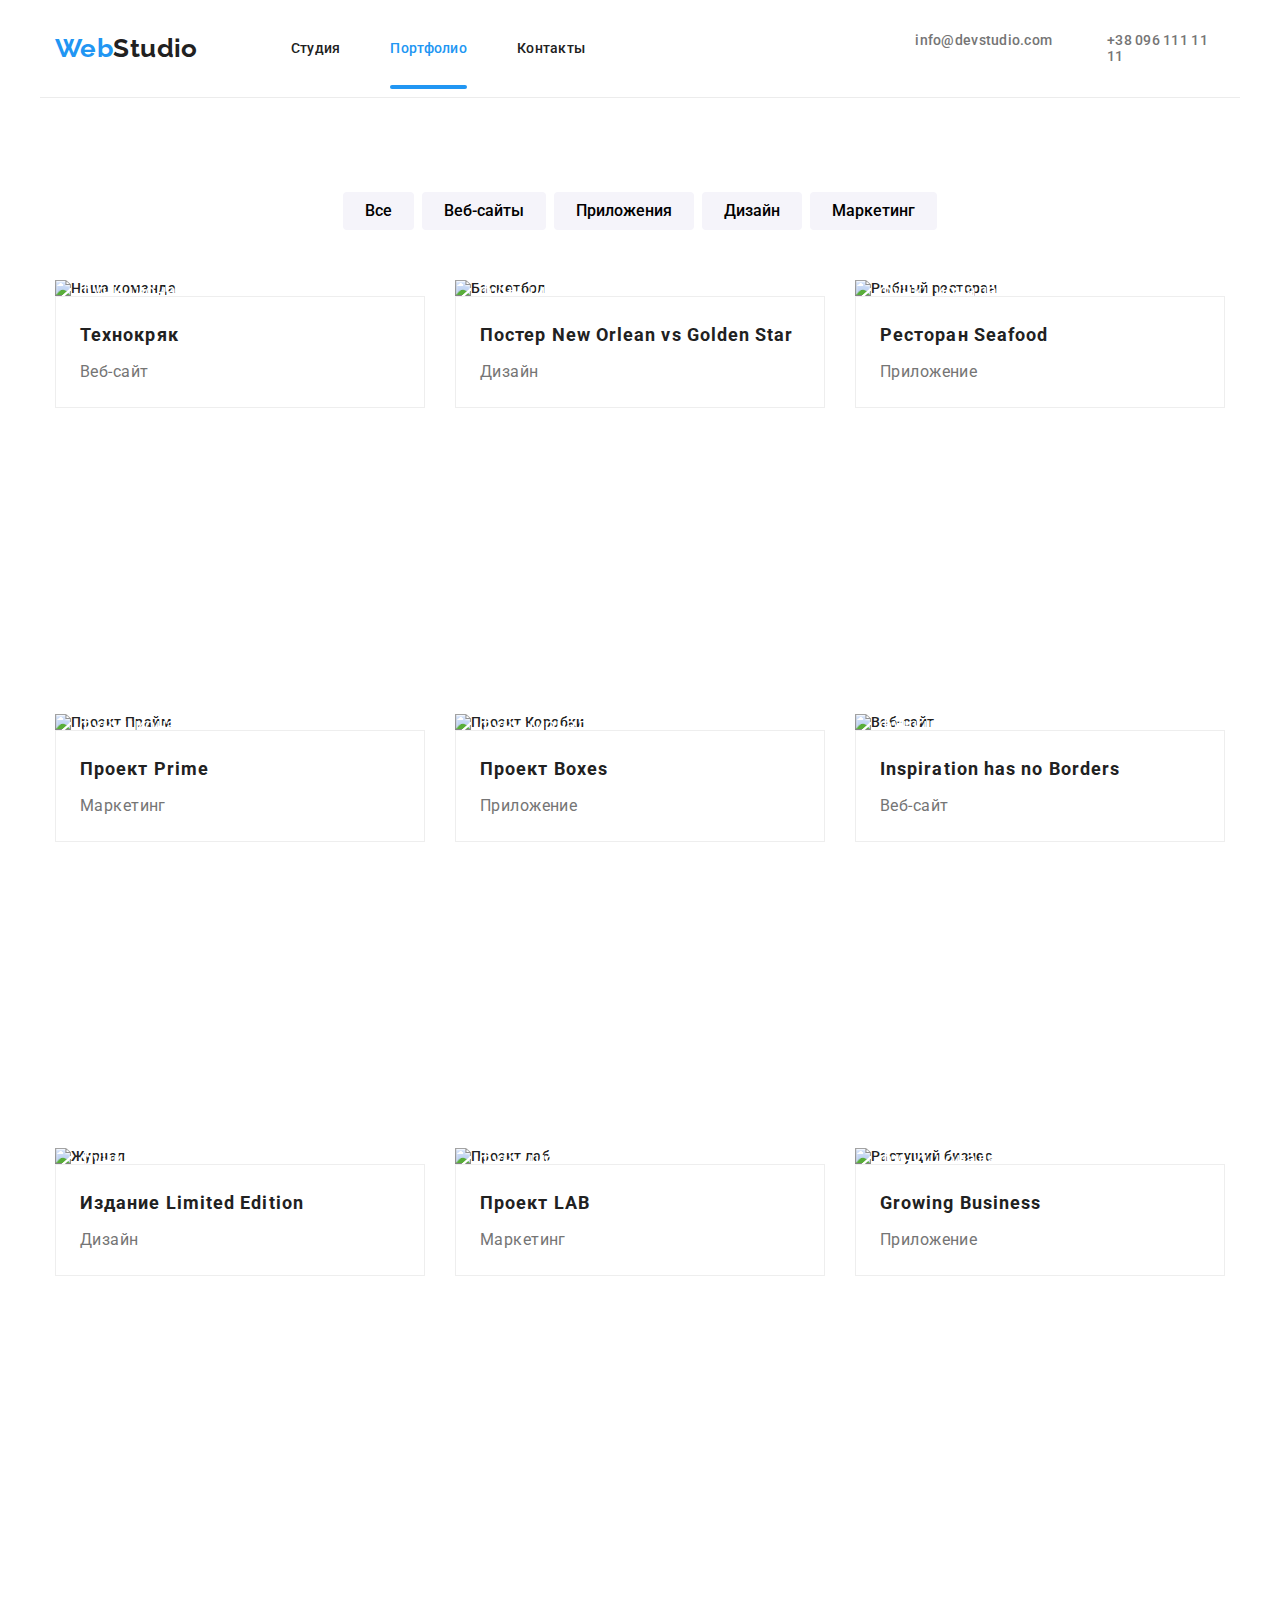
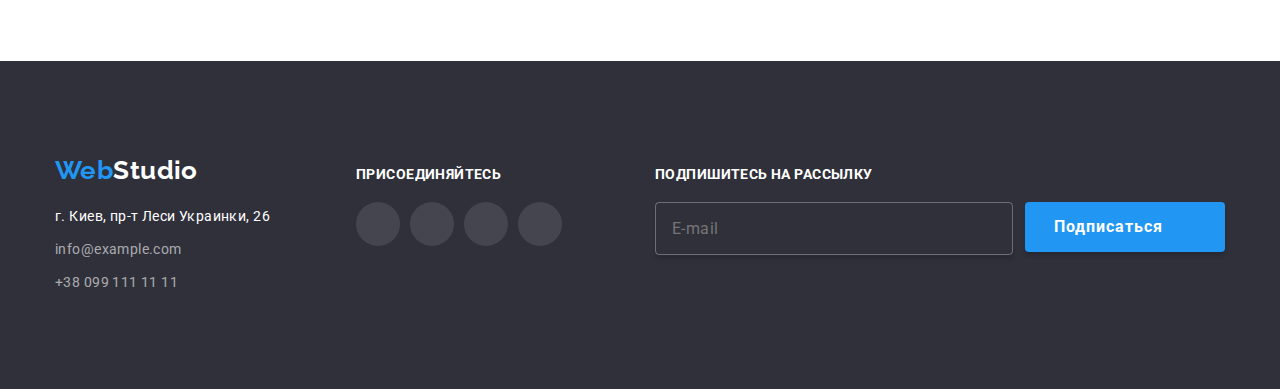
==== commit 875a10c6: "make normal modal" ====
--- a/portfolio.html
+++ b/portfolio.html
@@ -11,72 +11,80 @@
         <link rel="stylesheet" href="./css/main.min.css">
     </head>
     <body>
-        <header>
-            <nav class="container nav">
-                <a href="./index.html" class="nav__logo">Web<span class="nav__logo-word">Studio</span></a>
-                <button
-                 type="button"
-                 class="nav__button"
-                 aria-expanded="false"
-                 aria-controls="nav__menu"
-                 data-menu-button>
-                    <svg width="24" height="16" aria-label="Переключатель мобильного меню">
-                        <use class="nav__icon-close" href="./images/icons.svg#icon-close"></use>
-                        <use class="nav__icon-menu" href="./images/icons.svg#icon-menu"></use>
-                    </svg>
-                </button>
-                <div class="nav__menu backdrop-menu" id="nav__menu" data-menu>
-                    <div class="navigation">
-                        <ul class="nav__list"> 
-                            <li class="nav__item"> 
-                                <a href="./index.html" class="nav__link">Студия</a>
-                            </li>
-                            <li class="nav__item">
-                                <a href="./portfolio.html" class="nav__link current">Портфолио</a> 
-                            </li>
-                            <li class="nav__item">
-                                <a href="#" class="nav__link">Контакты</a>
-                            </li>
-                        </ul>
-                    </div>
-                    <div class="contacts">
-                        <ul class="nav-contacts">
-                            <li class="nav-contacts__list">
-                                <a href="mailto:info@devstudio.com" class="nav-contacts__link" aria-label="Написать письмо">
-                                    <svg class="nav-contacts__icon" width="16" height="12">
-                                        <use href="./images/icons.svg#icon-mail"></use>
-                                    </svg>
-                                    info@devstudio.com
-                                </a>
-                            </li>
-                            <li class="nav-contacts__list">
-                                <a href="tel:+380961111111" class="nav-contacts__link" aria-label="Позвонить">
-                                   <svg class="nav-contacts__icon" width="16" height="12"> 
-                                        <use href="./images/icons.svg#icon-smartphone"></use>
-                                   </svg>
-                                    +38 096 111 11 11
-                                </a>    
-                            </li>
-                        </ul>
-                    </div>
-                    <div class="modal-links">
-                        <ul class="modal-links__list">
-                            <li class="modal-links__item">
-                                <a href="#" class="modal-links__link">Instagram</a>
-                            </li>
-                            <li class="modal-links__item">
-                                <a href="#" class="modal-links__link">Twitter</a>
-                            </li>
-                            <li class="modal-links__item">
-                                <a href="#" class="modal-links__link">Facebook</a>
-                            </li>
-                            <li class="modal-links__item">
-                                <a href="#" class="modal-links__link">LinkedIn</a>
-                            </li>
-                        </ul>
-                    </div>
-                </div>
-            </nav>
+        <header class="container">
+            <a href="./index.html" class="nav__logo">Web<span class="nav__logo-word">Studio</span></a>
+            <button
+     type="button"
+     class="menu-toggle js-open-menu"
+     aria-expanded="false"
+     aria-controls="mobile-menu"
+     data-menu-button>
+        <svg width="24" height="16" aria-label="Переключатель мобильного меню">
+            <use class="nav__icon-menu" href="./images/icons.svg#icon-menu"></use>
+        </svg>
+    </button>
+
+        <div class="nav__menu backdrop-menu js-menu-container" id="mobile-menu" data-menu>
+            <button
+            type="button"
+            class="menu-toggle js-close-menu"
+            aria-expanded="false"
+            aria-controls="nav__menu"
+            data-menu-button>
+               <svg width="24" height="16" aria-label="Переключатель мобильного меню">
+                   <use class="nav__icon-close" href="./images/icons.svg#icon-close"></use>
+               </svg>
+           </button>
+            <div class="navigation">
+                <ul class="nav__list"> 
+                    <li class="nav__item"> 
+                        <a href="./index.html" class="nav__link">Студия</a>
+                    </li>
+                    <li class="nav__item">
+                        <a href="./portfolio.html" class="nav__link current">Портфолио</a> 
+                    </li>
+                    <li class="nav__item">
+                        <a href="#" class="nav__link">Контакты</a>
+                    </li>
+                </ul>
+            </div>
+            <div class="contacts">
+                <ul class="nav-contacts">
+                    <li class="nav-contacts__list">
+                        <a href="mailto:info@devstudio.com" class="nav-contacts__link" aria-label="Написать письмо">
+                            <svg class="nav-contacts__icon" width="16" height="12">
+                                <use href="./images/icons.svg#icon-mail"></use>
+                            </svg>
+                            info@devstudio.com
+                        </a>
+                    </li>
+                    <li class="nav-contacts__list">
+                        <a href="tel:+380961111111" class="nav-contacts__link" aria-label="Позвонить">
+                           <svg class="nav-contacts__icon" width="16" height="12"> 
+                                <use href="./images/icons.svg#icon-smartphone"></use>
+                           </svg>
+                            +38 096 111 11 11
+                        </a>    
+                    </li>
+                </ul>
+            
+            
+                <ul class="modal-links__list">
+                    <li class="modal-links__item">
+                        <a href="#" class="modal-links__link">Instagram</a>
+                    </li>
+                    <li class="modal-links__item">
+                        <a href="#" class="modal-links__link">Twitter</a>
+                    </li>
+                    <li class="modal-links__item">
+                        <a href="#" class="modal-links__link">Facebook</a>
+                    </li>
+                    <li class="modal-links__item">
+                        <a href="#" class="modal-links__link">LinkedIn</a>
+                    </li>
+                </ul>
+            
+        </div>
         </header>
         <main>
             <section class="portfolio section">
@@ -100,22 +108,39 @@
                             <div class="portfolio__overlay">     
                                 <picture>
                                     <source
-                                    srcset="./images/team@1mob.webp 450w,
-                                    ./images/team@2mob.webp 900w,
-                                    ./images/team@1tab.webp 354w,
-                                    ./images/team@2tab.webp 708w,
-                                    ./images/team@1.webp 370w,
-                                    ./images/team@2.webp 740w"
-                                    type="image/webp"/> 
-                                <img 
-                                srcset="./images/team@1mob.jpg 450w,
-                                        ./images/team@2mob.jpg 900w,
-                                        ./images/team@1tab.jpg 354w,
-                                        ./images/team@2tab.jpg 708w,
-                                        ./images/team@1.jpg 370w,
-                                        ./images/team@2.jpg 740w"
+                                    media="(min-width: 1200px)"
+                                    srcset="./images/team@1.webp 1x,
+                                    ./images/team@2.webp 2x"
+                                    type="image/webp"/>
+                                    <source 
+                                    media="(min-width: 768px)"
+                                    srcset="./images/team@1tab.webp 1x,
+                                    ./images/team@2tab.webp 2x"
+                                    type="image/webp"/>
+                                    <source
+                                    media="(max-width: 767px)" 
+                                    srcset="./images/team@1mob.webp 1x, 
+                                    ./images/team@2mob.webp 2x"
+                                    type="image/webp"/>
+                                    
+    
+                                    <source
+                                    media="(min-width: 1200px)"
+                                    srcset="./images/team@1.jpg 1x,
+                                    ./images/team@2.jpg 2x"
+                                    />
+                                    <source 
+                                    media="(min-width: 768px)"
+                                    srcset="./images/team@1tab.jpg 1x,
+                                    ./images/team@2tab.jpg 2x"
+                                    />
+                                    <source
+                                    media="(max-width: 767px)" 
+                                    srcset="./images/team@1mob.jpg 1x, 
+                                    ./images/team@2mob.jpg 2x"
+                                    />
+                                <img 
                                 src="./images/team.jpg"
-                                sizes="(max-width: 767px) 100vw, (min-width: 768px) 50vw, (min-width: 1200px) 33.3333vw"
                                 class="portfolio__img" 
                                 alt="Наша команда">
                                 </picture>
@@ -133,22 +158,35 @@
                             <div class="portfolio__overlay">
                                 <picture>
                                     <source
-                                    srcset="./images/basketball@1mob.webp 450w,
-                                    ./images/basketball@2mob.webp 900w,
-                                    ./images/basketball@1tab.webp 354w,
-                                    ./images/basketball@2tab.webp 708w,
-                                    ./images/basketball@1.webp 370w,
-                                    ./images/basketball@2.webp 740w"
-                                    type="image/webp"/>
-                                <img 
-                                srcset="./images/basketball@1mob.jpg 450w,
-                                        ./images/basketball@2mob.jpg 900w,
-                                        ./images/basketball@1tab.jpg 354w,
-                                        ./images/basketball@2tab.jpg 708w,
-                                        ./images/basketball@1.jpg 370w,
-                                        ./images/basketball@2.jpg 740w"
+                                    media="(min-width: 1200px)"
+                                    srcset="./images/basketball@1.webp 1x,
+                                    ./images/basketball@2.webp 2x"
+                                    type="image/webp"/>
+                                    <source 
+                                    media="(min-width: 768px)"
+                                    srcset="./images/basketball@1tab.webp 1x,
+                                    ./images/basketball@2tab.webp 2x"
+                                    type="image/webp"/>
+                                    <source
+                                    media="(max-width: 767px)" 
+                                    srcset="./images/basketball@1mob.webp 1x, 
+                                    ./images/basketball@2mob.webp 2x"
+                                    type="image/webp"/>
+    
+                                    <source
+                                    media="(min-width: 1200px)"
+                                    srcset="./images/basketball@1.jpg 1x,
+                                    ./images/basketball@2.jpg 2x"/>
+                                    <source 
+                                    media="(min-width: 768px)"
+                                    srcset="./images/basketball@1tab.jpg 1x,
+                                    ./images/basketball@2tab.jpg 2x"/>
+                                    <source
+                                    media="(max-width: 767px)" 
+                                    srcset="./images/basketball@1mob.jpg 1x, 
+                                    ./images/basketball@2mob.jpg 2x"/>
+                                <img 
                                 src="./images/basketball.jpg" 
-                                sizes="(max-width: 767px) 100vw, (min-width: 768px) 50vw, (min-width: 1200px) 33.3333vw"
                                 class="portfolio__img" 
                                 alt="Баскетбол">
                                 </picture>
@@ -165,23 +203,38 @@
                         <li class="portfolio__images">
                             <div class="portfolio__overlay">
                                 <picture>
-                                    <source
-                                    srcset="./images/restaraunt@1mob.webp 450w,
-                                    ./images/restaraunt@2mob.webp 900w,
-                                    ./images/restaraunt@1tab.webp 354w,
-                                    ./images/restaraunt@2tab.webp 708w,
-                                    ./images/restaraunt@1.webp 370w,
-                                    ./images/restaraunt@2.webp 740w"
-                                    type="image/webp"/>
+
+                                    <source
+                                    media="(min-width: 1200px)"
+                                    srcset="./images/restaraunt@1.webp 1x,
+                                    ./images/restaraunt@2.webp 2x"
+                                    type="image/webp"/>
+                                    <source 
+                                    media="(min-width: 768px)"
+                                    srcset="./images/restaraunt@1tab.webp 1x,
+                                    ./images/restaraunt@2tab.webp 2x"
+                                    type="image/webp"/>
+                                    <source
+                                    media="(max-width: 767px)" 
+                                    srcset="./images/restaraunt@1mob.webp 1x, 
+                                    ./images/restaraunt@2mob.webp 2x"
+                                    type="image/webp"/>
+                                    
+    
+                                    <source
+                                    media="(min-width: 1200px)"
+                                    srcset="./images/restaraunt@1.jpg 1x,
+                                    ./images/restaraunt@2.jpg 2x"/>
+                                    <source 
+                                    media="(min-width: 768px)"
+                                    srcset="./images/restaraunt@1tab.jpg 1x,
+                                    ./images/restaraunt@2tab.jpg 2x"/>
+                                    <source
+                                    media="(max-width: 767px)" 
+                                    srcset="./images/restaraunt@1mob.jpg 1x, 
+                                    ./images/restaraunt@2mob.jpg 2x"/>
                             <img 
-                            srcset="./images/restaraunt@1mob.jpg 450w,
-                                    ./images/restaraunt@2mob.jpg 900w,
-                                    ./images/restaraunt@1tab.jpg 354w,
-                                    ./images/restaraunt@2tab.jpg 708w,
-                                    ./images/restaraunt@1.jpg 370w,
-                                    ./images/restaraunt@2.jpg 740w"
                             src="./images/restaraunt.jpg" 
-                            sizes="(max-width: 767px) 100vw, (min-width: 768px) 50vw, (min-width: 1200px) 33.3333vw"
                             class="portfolio__img" 
                             alt="Рыбный ресторан">
                             </picture>
@@ -199,22 +252,35 @@
                             <div class="portfolio__overlay">
                                 <picture>
                                     <source
-                                    srcset="./images/prime@1mob.webp 450w,
-                                    ./images/prime@2mob.webp 900w,
-                                    ./images/prime@1tab.webp 354w,
-                                    ./images/prime@2tab.webp 708w,
-                                    ./images/prime@1.webp 370w,
-                                    ./images/prime@2.webp 740w"
-                                    type="image/webp"/>
-                                <img 
-                                srcset="./images/prime@1mob.jpg 450w,
-                                        ./images/prime@2mob.jpg 900w,
-                                        ./images/prime@1tab.jpg 354w,
-                                        ./images/prime@2tab.jpg 708w,
-                                        ./images/prime@1.jpg 370w,
-                                        ./images/prime@2.jpg 740w"
+                                    media="(min-width: 1200px)"
+                                    srcset="./images/prime@1.webp 1x,
+                                    ./images/prime@2.webp 2x"
+                                    type="image/webp"/>
+                                    <source 
+                                    media="(min-width: 768px)"
+                                    srcset="./images/prime@1tab.webp 1x,
+                                    ./images/prime@2tab.webp 2x"
+                                    type="image/webp"/>
+                                    <source
+                                    media="(max-width: 767px)" 
+                                    srcset="./images/prime@1mob.webp 1x, 
+                                    ./images/prime@2mob.webp 2x"
+                                    type="image/webp"/>
+    
+                                    <source
+                                    media="(min-width: 1200px)"
+                                    srcset="./images/prime@1.jpg 1x,
+                                    ./images/prime@2.jpg 2x"/>
+                                    <source 
+                                    media="(min-width: 768px)"
+                                    srcset="./images/prime@1tab.jpg 1x,
+                                    ./images/prime@2tab.jpg 2x"/>
+                                    <source
+                                    media="(max-width: 767px)" 
+                                    srcset="./images/prime@1mob.jpg 1x, 
+                                    ./images/prime@2mob.jpg 2x"/>
+                                <img 
                                 src="./images/prime.jpg" 
-                                sizes="(max-width: 767px) 100vw, (min-width: 768px) 50vw, (min-width: 1200px) 33.3333vw"
                                 class="portfolio__img" 
                                 alt="Проэкт Прайм" >
                                 </picture>
@@ -232,22 +298,36 @@
                             <div class="portfolio__overlay">
                                 <picture>
                                     <source
-                                    srcset="./images/boxes@1mob.webp 450w,
-                                    ./images/boxes@2mob.webp 900w,
-                                    ./images/boxes@1tab.webp 354w,
-                                    ./images/boxes@2tab.webp 708w,
-                                    ./images/boxes@1.webp 370w,
-                                    ./images/boxes@2.webp 740w"
-                                    type="image/webp"/>
-                                <img 
-                                srcset="./images/boxes@1mob.jpg 450w,
-                                        ./images/boxes@2mob.jpg 900w,
-                                        ./images/boxes@1tab.jpg 354w,
-                                        ./images/boxes@2tab.jpg 708w,
-                                        ./images/boxes@1.jpg 370w,
-                                        ./images/boxes@2.jpg 740w"
+                                    media="(min-width: 1200px)"
+                                    srcset="./images/boxes@1.webp 1x,
+                                    ./images/boxes@2.webp 2x"
+                                    type="image/webp"/>
+                                    <source 
+                                    media="(min-width: 768px)"
+                                    srcset="./images/boxes@1tab.webp 1x,
+                                    ./images/boxes@2tab.webp 2x"
+                                    type="image/webp"/>
+                                    <source
+                                    media="(max-width: 767px)" 
+                                    srcset="./images/boxes@1mob.webp 1x, 
+                                    ./images/boxes@2mob.webp 2x"
+                                    type="image/webp"/>
+                                    
+    
+                                    <source
+                                    media="(min-width: 1200px)"
+                                    srcset="./images/boxes@1.jpg 1x,
+                                    ./images/boxes@2.jpg 2x"/>
+                                    <source 
+                                    media="(min-width: 768px)"
+                                    srcset="./images/boxes@1tab.jpg 1x,
+                                    ./images/boxes@2tab.jpg 2x"/>
+                                    <source
+                                    media="(max-width: 767px)" 
+                                    srcset="./images/boxes@1mob.jpg 1x, 
+                                    ./images/boxes@2mob.jpg 2x"/>
+                                <img 
                                 src="./images/boxes.jpg" 
-                                sizes="(max-width: 767px) 100vw, (min-width: 768px) 50vw, (min-width: 1200px) 33.3333vw"
                                 class="portfolio__img" 
                                 alt="Проэкт Коробки" >
                                 </picture>
@@ -265,22 +345,36 @@
                             <div class="portfolio__overlay">
                                 <picture>
                                     <source
-                                    srcset="./images/website@1mob.webp 450w,
-                                    ./images/website@2mob.webp 900w,
-                                    ./images/website@1tab.webp 354w,
-                                    ./images/website@2tab.webp 708w,
-                                    ./images/website@1.webp 370w,
-                                    ./images/website@2.webp 740w"
-                                    type="image/webp"/>
-                                <img 
-                                srcset="./images/website@1mob.jpg 450w,
-                                        ./images/website@2mob.jpg 900w,
-                                        ./images/website@1tab.jpg 354w,
-                                        ./images/website@2tab.jpg 708w,
-                                        ./images/website@1.jpg 370w,
-                                        ./images/website@2.jpg 740w"
+                                    media="(min-width: 1200px)"
+                                    srcset="./images/website@1.webp 1x,
+                                    ./images/website@2.webp 2x"
+                                    type="image/webp"/>
+                                    <source 
+                                    media="(min-width: 768px)"
+                                    srcset="./images/website@1tab.webp 1x,
+                                    ./images/website@2tab.webp 2x"
+                                    type="image/webp"/>
+                                    <source
+                                    media="(max-width: 767px)" 
+                                    srcset="./images/website@1mob.webp 1x, 
+                                    ./images/website@2mob.webp 2x"
+                                    type="image/webp"/>
+                                    
+    
+                                    <source
+                                    media="(min-width: 1200px)"
+                                    srcset="./images/website@1.jpg 1x,
+                                    ./images/website@2.jpg 2x"/>
+                                    <source 
+                                    media="(min-width: 768px)"
+                                    srcset="./images/website@1tab.jpg 1x,
+                                    ./images/website@2tab.jpg 2x"/>
+                                    <source
+                                    media="(max-width: 767px)" 
+                                    srcset="./images/website@1mob.jpg 1x, 
+                                    ./images/website@2mob.jpg 2x"/>
+                                <img 
                                 src="./images/website.jpg" 
-                                sizes="(max-width: 767px) 100vw, (min-width: 768px) 50vw, (min-width: 1200px) 33.3333vw"
                                 class="portfolio__img" 
                                 alt="Веб-сайт" >
                                 </picture>
@@ -298,22 +392,36 @@
                             <div class="portfolio__overlay">
                                 <picture>
                                     <source
-                                    srcset="./images/magazine@1mob.webp 450w,
-                                    ./images/magazine@2mob.webp 900w,
-                                    ./images/magazine@1tab.webp 354w,
-                                    ./images/magazine@2tab.webp 708w,
-                                    ./images/magazine@1.webp 370w,
-                                    ./images/magazine@2.webp 740w"
-                                    type="image/webp"/>
-                                <img 
-                                srcset="./images/magazine@1mob.jpg 450w,
-                                        ./images/magazine@2mob.jpg 900w,
-                                        ./images/magazine@1tab.jpg 354w,
-                                        ./images/magazine@2tab.jpg 708w,
-                                        ./images/magazine@1.jpg 370w,
-                                        ./images/magazine@2.jpg 740w"
+                                    media="(min-width: 1200px)"
+                                    srcset="./images/magazine@1.webp 1x,
+                                    ./images/magazine@2.webp 2x"
+                                    type="image/webp"/>
+                                    <source 
+                                    media="(min-width: 768px)"
+                                    srcset="./images/magazine@1tab.webp 1x,
+                                    ./images/magazine@2tab.webp 2x"
+                                    type="image/webp"/>
+                                    <source
+                                    media="(max-width: 767px)" 
+                                    srcset="./images/magazine@1mob.webp 1x, 
+                                    ./images/magazine@2mob.webp 2x"
+                                    type="image/webp"/>
+                                    
+    
+                                    <source
+                                    media="(min-width: 1200px)"
+                                    srcset="./images/magazine@1.jpg 1x,
+                                    ./images/magazine@2.jpg 2x"/>
+                                    <source 
+                                    media="(min-width: 768px)"
+                                    srcset="./images/magazine@1tab.jpg 1x,
+                                    ./images/magazine@2tab.jpg 2x"/>
+                                    <source
+                                    media="(max-width: 767px)" 
+                                    srcset="./images/magazine@1mob.jpg 1x, 
+                                    ./images/magazine@2mob.jpg 2x"/>
+                                <img 
                                 src="./images/magazine.jpg" 
-                                sizes="(max-width: 767px) 100vw, (min-width: 768px) 50vw, (min-width: 1200px) 33.3333vw"
                                 class="portfolio__img" 
                                 alt="Журнал" >
                                 </picture>
@@ -331,22 +439,36 @@
                             <div class="portfolio__overlay">
                                 <picture>
                                     <source
-                                    srcset="./images/lab@1mob.webp 450w,
-                                    ./images/lab@2mob.webp 900w,
-                                    ./images/lab@1tab.webp 354w,
-                                    ./images/lab@2tab.webp 708w,
-                                    ./images/lab@1.webp 370w,
-                                    ./images/lab@2.webp 740w"
-                                    type="image/webp"/>
-                                <img 
-                                srcset="./images/lab@1mob.jpg 450w,
-                                        ./images/lab@2mob.jpg 900w,
-                                        ./images/lab@1tab.jpg 354w,
-                                        ./images/lab@2tab.jpg 708w,
-                                        ./images/lab@1.jpg 370w,
-                                        ./images/lab@2.jpg 740w"
+                                    media="(min-width: 1200px)"
+                                    srcset="./images/lab@1.webp 1x,
+                                    ./images/lab@2.webp 2x"
+                                    type="image/webp"/>
+                                    <source 
+                                    media="(min-width: 768px)"
+                                    srcset="./images/lab@1tab.webp 1x,
+                                    ./images/lab@2tab.webp 2x"
+                                    type="image/webp"/>
+                                    <source
+                                    media="(max-width: 767px)" 
+                                    srcset="./images/lab@1mob.webp 1x, 
+                                    ./images/lab@2mob.webp 2x"
+                                    type="image/webp"/>
+                                    
+    
+                                    <source
+                                    media="(min-width: 1200px)"
+                                    srcset="./images/lab@1.jpg 1x,
+                                    ./images/lab@2.jpg 2x"/>
+                                    <source 
+                                    media="(min-width: 768px)"
+                                    srcset="./images/lab@1tab.jpg 1x,
+                                    ./images/lab@2tab.jpg 2x"/>
+                                    <source
+                                    media="(max-width: 767px)" 
+                                    srcset="./images/lab@1mob.jpg 1x, 
+                                    ./images/lab@2mob.jpg 2x"/>
+                                <img 
                                 src="./images/lab.jpg" 
-                                sizes="(max-width: 767px) 100vw, (min-width: 768px) 50vw, (min-width: 1200px) 33.3333vw"
                                 class="portfolio__img" 
                                 alt="Проэкт лаб" >
                                 </picture>
@@ -364,22 +486,36 @@
                             <div class="portfolio__overlay">
                                 <picture>
                                     <source
-                                    srcset="./images/bussines@1mob.webp 450w,
-                                    ./images/bussines@2mob.webp 900w,
-                                    ./images/bussines@1tab.webp 354w,
-                                    ./images/bussines@2tab.webp 708w,
-                                    ./images/bussines@1.webp 370w,
-                                    ./images/bussines@2.webp 740w"
-                                    type="image/webp"/>
-                                <img 
-                                srcset="./images/bussines@1mob.jpg 450w,
-                                        ./images/bussines@2mob.jpg 900w,
-                                        ./images/bussines@1tab.jpg 354w,
-                                        ./images/bussines@2tab.jpg 708w,
-                                        ./images/bussines@1.jpg 370w,
-                                        ./images/bussines@2.jpg 740w"
+                                    media="(min-width: 1200px)"
+                                    srcset="./images/bussines@1.webp 1x,
+                                    ./images/bussines@2.webp 2x"
+                                    type="image/webp"/>
+                                    <source 
+                                    media="(min-width: 768px)"
+                                    srcset="./images/bussines@1tab.webp 1x,
+                                    ./images/bussines@2tab.webp 2x"
+                                    type="image/webp"/>
+                                    <source
+                                    media="(max-width: 767px)" 
+                                    srcset="./images/bussines@1mob.webp 1x, 
+                                    ./images/bussines@2mob.webp 2x"
+                                    type="image/webp"/>
+                                    
+    
+                                    <source
+                                    media="(min-width: 1200px)"
+                                    srcset="./images/bussines@1.jpg 1x,
+                                    ./images/bussines@2.jpg 2x"/>
+                                    <source 
+                                    media="(min-width: 768px)"
+                                    srcset="./images/bussines@1tab.jpg 1x,
+                                    ./images/bussines@2tab.jpg 2x"/>
+                                    <source
+                                    media="(max-width: 767px)" 
+                                    srcset="./images/bussines@1mob.jpg 1x, 
+                                    ./images/bussines@2mob.jpg 2x"/>
+                                <img 
                                 src="./images/bussines.jpg" 
-                                sizes="(max-width: 767px) 100vw, (min-width: 768px) 50vw, (min-width: 1200px) 33.3333vw"
                                 class="portfolio__img" 
                                 alt="Растущий бизнес" > 
                                 </picture>
@@ -456,6 +592,18 @@
                 </div>
             </div>
         </footer>
-        <script src="./mobile-menu.js"></script>
+        <script
+      defer
+      src="https://cdnjs.cloudflare.com/ajax/libs/body-scroll-lock/3.1.5/bodyScrollLock.min.js"
+      integrity="sha512-HowizSDbQl7UPEAsPnvJHlQsnBmU2YMrv7KkTBulTLEGz9chfBoWYyZJL+MUO6p/yBuuMO/8jI7O29YRZ2uBlA=="
+      crossorigin="anonymous"
+    ></script>
+    <script defer src="./js/mobile-menu.js"></script>
     </body>
-</html>+</html>
+
+
+
+
+
+
--- a/css/main.min.css
+++ b/css/main.min.css
@@ -1 +1 @@
-*,::before,::after{-webkit-box-sizing:border-box;box-sizing:border-box}html{line-height:1.15;-webkit-text-size-adjust:100%;-moz-tab-size:4;-o-tab-size:4;tab-size:4;-webkit-box-sizing:border-box;box-sizing:border-box}body{margin:0;font-family:system-ui,-apple-system,"Segoe UI",Roboto,Helvetica,Arial,sans-serif,"Apple Color Emoji","Segoe UI Emoji"}h1,h2,h3,h4,h5,h6,p{margin-top:0}img{display:block;max-width:100%;height:auto}ul{list-style:none;padding-left:0;margin:0}hr{height:0;color:inherit}abbr[title]{-webkit-text-decoration:underline dotted;text-decoration:underline dotted}b,strong{font-weight:bolder}code,kbd,samp,pre{font-family:ui-monospace,SFMono-Regular,Consolas,"Liberation Mono",Menlo,monospace;font-size:1em}small{font-size:80%}sub,sup{font-size:75%;line-height:0;position:relative;vertical-align:baseline}sub{bottom:-0.25em}sup{top:-0.5em}table{text-indent:0;border-color:inherit}button,input,optgroup,select,textarea{font-family:inherit;font-size:100%;line-height:1.15;margin:0}button,select{text-transform:none}button,[type=button],[type=reset],[type=submit]{-webkit-appearance:button}::-moz-focus-inner{border-style:none;padding:0}:-moz-focusring{outline:1px dotted ButtonText}:-moz-ui-invalid{box-shadow:none}legend{padding:0}progress{vertical-align:baseline}::-webkit-inner-spin-button,::-webkit-outer-spin-button{height:auto}[type=search]{-webkit-appearance:textfield;outline-offset:-2px}::-webkit-search-decoration{-webkit-appearance:none}::-webkit-file-upload-button{-webkit-appearance:button;font:inherit}summary{display:list-item}ul,.footer__adress,.footer__social,.footer-social__title,.portfolio-box__paragraph,.overlay__paragraph,.form__input{margin:0}.visually-hidden,.quality__box,.footer__adress,.footer__social{padding:0}body{color:#212121;font-family:"Roboto",sans-serif;margin:0}.hero__title,.form__button{font-family:"Roboto",sans-serif}.nav__logo,.footer__logo{font-family:"Raleway",sans-serif}.nav__logo-word,.portfolio-box__name,.form__control,.team__name{color:#212121}.team__item{background-color:#fff}.modal,.modal__close{background-color:#fff}.clients__link{color:#afb1b8}.clients__link:hover,.clients__link:focus{border-color:#2196f3;color:#2196f3}.nav__button:hover,.nav__button:focus{color:#2196f3}.form-check__icon{background-color:#2196f3;fill:#fff}.nav__link{color:#212121}.nav__link:hover,.nav__link:focus{color:#2196f3}.nav__link::after{background-color:#2196f3}.nav-contacts__link{color:#757575}.nav-contacts__link:hover,.nav-contacts__link:focus{color:#2196f3}.social-list__link{color:#afb1b8}.social-list__link:focus,.social-list__link:hover{color:#fff;background-color:#2196f3}.nav-contacts__icon:hover,.nav-contacts__icon:focus{color:#2196f3}.footer__contacts{color:rgba(255,255,255,.6)}.footer__contacts:hover,.footer__contacts:focus{color:#2196f3}.nav__logo,.nav__link.current,.footer__logo{color:#2196f3}.form__input:focus+.form__icons{color:#2196f3}.paragraph,.portfolio-box__paragraph{color:#757575}.hero.section,.footer,.send__input{background-color:#2f303a}.hero__title,.work__text,.footer,.word-logo,.send__input,.send__button,.form__button,.overlay__paragraph,.hero__title{color:#fff}.footer__link{color:#fff;background-color:rgba(255,255,255,.1)}.footer__link:hover,.footer__link:focus{color:#fff;background-color:#2196f3}.send__button,.form__button{background-color:#2196f3}.hero__button{font-family:"Roboto",sans-serif;background-color:#2196f3;color:#fff}.hero__button:hover,.hero__button:focus{background-color:#188ce8}.quality__box,.section.team{background-color:#f5f4fa}.portfolio__buttons{font-family:"Roboto",sans-serif;background-color:#f5f4fa}.portfolio__buttons:hover,.portfolio__buttons:focus{background-color:#2196f3;color:#fff}.footer__link{background-color:rgba(255,255,255,.1)}.work__box{background-color:rgba(47,48,58,.8)}.overlay{background-color:rgba(33,150,243,.9)}body{font-weight:500;font-size:14px;line-height:1.17;letter-spacing:.03em;margin:0}header{border-bottom:1px solid #ececec;position:relative}@media screen and (min-width: 768px){.container.nav{display:-webkit-box;display:-ms-flexbox;display:flex;-webkit-box-align:center;-ms-flex-align:center;align-items:center}}.nav__logo{text-decoration:none;font-weight:700;font-size:26px;line-height:1.17;display:inline-block;padding-top:24px;padding-bottom:24px}@media screen and (max-width: 767px){.nav__logo{padding-top:16px;padding-bottom:16px}}@media screen and (min-width: 768px)and (max-width: 1199px){.nav__logo{font-size:24px}}@media screen and (min-width: 768px){.nav__list{display:-webkit-box;display:-ms-flexbox;display:flex}}.nav__link{position:relative;display:block;text-decoration:none;letter-spacing:.02em;-webkit-transition:color 250ms cubic-bezier(0.4, 0, 0.2, 1);transition:color 250ms cubic-bezier(0.4, 0, 0.2, 1)}@media screen and (min-width: 768px){.nav__link{padding-top:32px;padding-bottom:32px}}@media screen and (min-width: 768px){.nav__link::after{content:"";position:absolute;border-radius:2px;width:100%;height:4px;bottom:0;left:0;opacity:0}}.nav__link.current::after{content:"";opacity:1}@media screen and (min-width: 768px){.nav__item:not(:first-child){margin-left:50px}.nav__item:first-child{margin-left:93px}.nav__item:last-child{margin-right:0}}@media screen and (max-width: 767px){.nav__item{font-size:40px;line-height:1.172;letter-spacing:.02em;margin-left:40px}.nav__item:first-child{margin-top:48px}.nav__item:not(:last-child){margin-bottom:32px}}@media screen and (min-width: 768px)and (max-width: 1199px){.nav__item:first-child{margin-left:88px}}.nav-contacts__link{text-decoration:none;letter-spacing:.02em;-webkit-transition:color 250ms cubic-bezier(0.4, 0, 0.2, 1);transition:color 250ms cubic-bezier(0.4, 0, 0.2, 1);display:block}@media screen and (min-width: 768px){.nav-contacts__link{display:-webkit-box;display:-ms-flexbox;display:flex}}@media screen and (min-width: 1200px){.nav-contacts__link{padding-top:32px;padding-bottom:32px}}@media screen and (max-width: 767px){.nav-contacts{display:-webkit-box;display:-ms-flexbox;display:flex;-webkit-box-orient:vertical;-webkit-box-direction:reverse;-ms-flex-direction:column-reverse;flex-direction:column-reverse}}@media screen and (min-width: 768px){.nav-contacts{margin-left:84px}}@media screen and (min-width: 1200px){.nav-contacts{display:-webkit-box;display:-ms-flexbox;display:flex;margin-left:auto}}@media screen and (max-width: 767px){.nav-contacts__list{margin-left:40px;letter-spacing:.02em}.nav-contacts__list:last-child{font-size:34px;margin-top:302px;margin-bottom:32px}.nav-contacts__list:first-child{font-size:24px;margin-bottom:64px}}@media screen and (min-width: 768px)and (max-width: 1199px){.nav-contacts__list{font-size:12px;letter-spacing:.02em}.nav-contacts__list:first-child{margin-bottom:10px}}@media screen and (min-width: 1200px){.nav-contacts__list:not(:first-child){margin-left:30px}.nav-contacts__list:first-child{margin-left:305px}}.nav-contacts__icon{margin-right:9px;fill:currentColor}@media screen and (max-width: 767px){.nav-contacts__icon{display:none}}@media screen and (min-width: 768px)and (max-width: 1199px){.nav-contacts__icon{margin-right:8px}.nav-contacts__icon:first-child{width:14px;height:10px}.nav-contacts__icon:last-child{width:10px;height:14px}}.hero.section{background-size:cover;background-position:center;text-align:center;display:-webkit-box;display:-ms-flexbox;display:flex;-webkit-box-orient:vertical;-webkit-box-direction:normal;-ms-flex-direction:column;flex-direction:column;-webkit-box-pack:center;-ms-flex-pack:center;justify-content:center;-webkit-box-align:center;-ms-flex-align:center;align-items:center}@media screen and (max-width: 479px){.hero.section{background-image:-webkit-gradient(linear, left top, right top, from(rgba(47, 48, 58, 0.4)), to(rgba(47, 48, 58, 0.4))),url(../images/bgheroimg@1mob.jpg);background-image:linear-gradient(to right, rgba(47, 48, 58, 0.4), rgba(47, 48, 58, 0.4)),url(../images/bgheroimg@1mob.jpg)}}@media screen and (max-width: 479px)and (min-device-pixel-ratio: 2),screen and (max-width: 479px)and (-webkit-min-device-pixel-ratio: 2),screen and (max-width: 479px)and (min-resolution: 192dpi),screen and (max-width: 479px)and (min-resolution: 2dppx){.hero.section{background-image:-webkit-gradient(linear, left top, right top, from(rgba(47, 48, 58, 0.4)), to(rgba(47, 48, 58, 0.4))),url(../images/bgheroimg@2mob.jpg);background-image:linear-gradient(to right, rgba(47, 48, 58, 0.4), rgba(47, 48, 58, 0.4)),url(../images/bgheroimg@2mob.jpg)}}@media screen and (min-width: 480px){.hero.section{background-image:-webkit-gradient(linear, left top, right top, from(rgba(47, 48, 58, 0.4)), to(rgba(47, 48, 58, 0.4))),url(../images/bgheroimg@1mob.jpg);background-image:linear-gradient(to right, rgba(47, 48, 58, 0.4), rgba(47, 48, 58, 0.4)),url(../images/bgheroimg@1mob.jpg);width:480px;height:400px;background-size:480px 400px}}@media screen and (min-width: 480px)and (min-device-pixel-ratio: 2),screen and (min-width: 480px)and (-webkit-min-device-pixel-ratio: 2),screen and (min-width: 480px)and (min-resolution: 192dpi),screen and (min-width: 480px)and (min-resolution: 2dppx){.hero.section{background-image:-webkit-gradient(linear, left top, right top, from(rgba(47, 48, 58, 0.4)), to(rgba(47, 48, 58, 0.4))),url(../images/bgheroimg@2mob.jpg);background-image:linear-gradient(to right, rgba(47, 48, 58, 0.4), rgba(47, 48, 58, 0.4)),url(../images/bgheroimg@2mob.jpg)}}@media screen and (min-width: 768px){.hero.section{background-image:-webkit-gradient(linear, left top, right top, from(rgba(47, 48, 58, 0.4)), to(rgba(47, 48, 58, 0.4))),url(../images/bgheroimg@1tab.jpg);background-image:linear-gradient(to right, rgba(47, 48, 58, 0.4), rgba(47, 48, 58, 0.4)),url(../images/bgheroimg@1tab.jpg);width:768px;height:400px;background-size:768px 400px}}@media screen and (min-width: 768px)and (min-device-pixel-ratio: 2),screen and (min-width: 768px)and (-webkit-min-device-pixel-ratio: 2),screen and (min-width: 768px)and (min-resolution: 192dpi),screen and (min-width: 768px)and (min-resolution: 2dppx){.hero.section{background-image:-webkit-gradient(linear, left top, right top, from(rgba(47, 48, 58, 0.4)), to(rgba(47, 48, 58, 0.4))),url(../images/bgheroimg@2tab.jpg);background-image:linear-gradient(to right, rgba(47, 48, 58, 0.4), rgba(47, 48, 58, 0.4)),url(../images/bgheroimg@2tab.jpg)}}@media screen and (min-width: 1200px){.hero.section{background-image:-webkit-gradient(linear, left top, right top, from(rgba(47, 48, 58, 0.4)), to(rgba(47, 48, 58, 0.4))),url(../images/bgheroimg.jpg);background-image:linear-gradient(to right, rgba(47, 48, 58, 0.4), rgba(47, 48, 58, 0.4)),url(../images/bgheroimg.jpg);width:100%;max-width:1600px;height:600px;background-size:cover}}@media screen and (min-width: 1200px)and (min-device-pixel-ratio: 2),screen and (min-width: 1200px)and (-webkit-min-device-pixel-ratio: 2),screen and (min-width: 1200px)and (min-resolution: 192dpi),screen and (min-width: 1200px)and (min-resolution: 2dppx){.hero.section{background-image:-webkit-gradient(linear, left top, right top, from(rgba(47, 48, 58, 0.4)), to(rgba(47, 48, 58, 0.4))),url(../images/bgheroimg@2.jpg);background-image:linear-gradient(to right, rgba(47, 48, 58, 0.4), rgba(47, 48, 58, 0.4)),url(../images/bgheroimg@2.jpg)}}.hero__title{font-weight:900;font-size:44px;line-height:1.36;letter-spacing:.06em;text-transform:uppercase;margin-bottom:30px}@media screen and (max-width: 1199px){.hero__title{font-size:26px;line-height:1.61}}.hero__button{-webkit-box-shadow:0px 4px 4px rgba(0,0,0,.15);box-shadow:0px 4px 4px rgba(0,0,0,.15);border-radius:4px;border:1px;cursor:pointer;font-weight:700;font-size:16px;line-height:1.9;letter-spacing:.06em;display:inline-block;padding:10px 32px;-webkit-transition:background-color 250ms cubic-bezier(0.4, 0, 0.2, 1);transition:background-color 250ms cubic-bezier(0.4, 0, 0.2, 1)}.name{font-weight:700;font-size:36px;text-align:center}.visually-hidden{position:absolute;width:1px;height:1px;margin:-1px;border:0;padding:0;white-space:nowrap;-webkit-clip-path:inset(100%);clip-path:inset(100%);clip:rect(0 0 0 0);overflow:hidden}.paragraph{font-weight:400;line-height:1.7;margin-bottom:0;letter-spacing:.03em}@media screen and (max-width: 1199px){.section.quality{padding-top:60px;padding-bottom:60px}}.quality__title{margin-bottom:10px;font-weight:700;font-size:14px;text-transform:uppercase}@media screen and (max-width: 767px){.quality__title{text-align:center}}@media screen and (min-width: 768px)and (max-width: 1199px){.quality__list{display:-webkit-box;display:-ms-flexbox;display:flex;-ms-flex-wrap:wrap;flex-wrap:wrap;margin:-15px}}@media screen and (min-width: 1200px){.quality__list{display:-webkit-box;display:-ms-flexbox;display:flex}}@media screen and (min-width: 480px)and (max-width: 767px){.quality__item{width:450px}.quality__item:not(:last-child){margin-bottom:30px}}@media screen and (min-width: 768px)and (max-width: 1199px){.quality__item{width:354px;-ms-flex-preferred-size:calc((100% - 60px)/2);flex-basis:calc((100% - 60px)/2);margin:15px}}@media screen and (min-width: 1200px){.quality__item{width:270px;margin-right:30px}.quality__item:last-child{margin-right:0}}.quality__box{height:120px;margin-bottom:30px;padding:0;border-radius:4px;display:-webkit-box;display:-ms-flexbox;display:flex;-webkit-box-pack:center;-ms-flex-pack:center;justify-content:center;-webkit-box-align:center;-ms-flex-align:center;align-items:center}@media screen and (min-width: 480px){.quality__box{width:450px}}@media screen and (min-width: 768px){.quality__box{width:352px}}@media screen and (min-width: 1200px){.quality__box{width:270px}}.works.section{padding-top:0}@media screen and (max-width: 1199px){.works.section{display:none}}.works__title{margin-bottom:50px}.works__list{display:-webkit-box;display:-ms-flexbox;display:flex}.work__item{margin-right:30px;position:relative}.work__item:last-child{margin-right:0}.work__box{position:absolute;width:100%;bottom:0;top:224px}.work__text{margin-bottom:0;margin-top:27px;text-align:center;text-transform:uppercase;font-weight:700;line-height:1.17;font-size:14px;letter-spacing:.03em}.section.team{text-align:center}@media screen and (max-width: 1199px){.section.team{padding-top:60px;padding-bottom:60px}}@media screen and (max-width: 1199px){.team__title{margin-bottom:30px}}@media screen and (min-width: 1200px){.team__title{margin-bottom:50px}}@media screen and (min-width: 768px)and (max-width: 1199px){.team__list{display:-webkit-box;display:-ms-flexbox;display:flex;-ms-flex-wrap:wrap;flex-wrap:wrap;margin:-15px}}@media screen and (min-width: 1200px){.team__list{display:-webkit-box;display:-ms-flexbox;display:flex}}.team__item{-webkit-box-shadow:0px 1px 3px rgba(0,0,0,.12),0px 1px 1px rgba(0,0,0,.14),0px 2px 1px rgba(0,0,0,.2);box-shadow:0px 1px 3px rgba(0,0,0,.12),0px 1px 1px rgba(0,0,0,.14),0px 2px 1px rgba(0,0,0,.2);border-radius:0px 0px 4px 4px}@media screen and (max-width: 767px){.team__item{margin-bottom:30px}.team__item:last-child{margin-bottom:0}}@media screen and (min-width: 768px)and (max-width: 1199px){.team__item{-ms-flex-preferred-size:calc((100% - 60px)/2);flex-basis:calc((100% - 60px)/2);margin:15px}}@media screen and (min-width: 1200px){.team__item{margin-right:30px}.team__item:last-child{margin-right:0}}.team__box{padding-top:30px;padding-bottom:16px}.team__name{font-weight:500;font-size:16px;line-height:1.18;letter-spacing:.03em;margin-bottom:10px}.team__pos{font-size:16px}.social-list{padding:0 32px 30px 32px;display:-webkit-box;display:-ms-flexbox;display:flex;-webkit-box-align:center;-ms-flex-align:center;align-items:center;-webkit-box-pack:center;-ms-flex-pack:center;justify-content:center}.social-list__item{width:44px;height:44px;margin-right:10px}.social-list__item:last-child{margin-right:0}.social-list__link{width:44px;height:44px;display:-webkit-box;display:-ms-flexbox;display:flex;-webkit-box-pack:center;-ms-flex-pack:center;justify-content:center;-webkit-box-align:center;-ms-flex-align:center;align-items:center;-webkit-transition:color 250ms cubic-bezier(0.4, 0, 0.2, 1),background-color 250ms cubic-bezier(0.4, 0, 0.2, 1);transition:color 250ms cubic-bezier(0.4, 0, 0.2, 1),background-color 250ms cubic-bezier(0.4, 0, 0.2, 1);border-radius:50%}.social-list__icon{fill:currentColor}@media screen and (max-width: 1199px){.section.clients{padding-top:60px;padding-bottom:60px}}.clients__title{font-weight:700;font-size:36px;text-align:center;margin-bottom:30px}@media screen and (min-width: 1200px){.clients__title{margin-bottom:50px}}@media screen and (min-width: 480px)and (max-width: 1199px){.clients__list{display:-webkit-box;display:-ms-flexbox;display:flex;-ms-flex-wrap:wrap;flex-wrap:wrap;margin:-15px;-webkit-box-pack:center;-ms-flex-pack:center;justify-content:center}}@media screen and (min-width: 1200px){.clients__list{display:-webkit-box;display:-ms-flexbox;display:flex;-webkit-box-pack:center;-ms-flex-pack:center;justify-content:center}}@media screen and (max-width: 767px){.clients__item{-ms-flex-preferred-size:calc((100% - 90px)/2);flex-basis:calc((100% - 90px)/2);margin:15px}}@media screen and (min-width: 768px)and (max-width: 1199px){.clients__item{-ms-flex-preferred-size:calc((100% - 90px)/3);flex-basis:calc((100% - 90px)/3);margin:15px}}@media screen and (min-width: 1200px){.clients__item{display:-webkit-box;display:-ms-flexbox;display:flex;width:170px;margin-right:30px}.clients__item:last-child{margin-right:0}}.clients__link{display:-webkit-box;display:-ms-flexbox;display:flex;-webkit-box-pack:center;-ms-flex-pack:center;justify-content:center;-webkit-box-align:center;-ms-flex-align:center;align-items:center;height:92px;border:1px solid #afb1b8;border-radius:4px;-webkit-transition:color 250ms cubic-bezier(0.4, 0, 0.2, 1),border-color 250ms cubic-bezier(0.4, 0, 0.2, 1);transition:color 250ms cubic-bezier(0.4, 0, 0.2, 1),border-color 250ms cubic-bezier(0.4, 0, 0.2, 1)}@media screen and (max-width: 767px){.clients__link{width:100%}}@media screen and (min-width: 768px){.clients__link{width:226px}}@media screen and (min-width: 1200px){.clients__link{width:170px}}.client__icon{fill:currentColor}@media screen and (max-width: 1199px){.footer.section{padding-top:60px;padding-bottom:60px}}@media scrren and (min-width: 480px){.footer__box{display:-webkit-box;display:-ms-flexbox;display:flex;-webkit-box-align:baseline;-ms-flex-align:baseline;align-items:baseline}}@media screen and (min-width: 768px){.footer__box{display:-webkit-box;display:-ms-flexbox;display:flex;-ms-flex-wrap:wrap;flex-wrap:wrap;-ms-flex-pack:distribute;justify-content:space-around}}@media screen and (min-width: 1200px){.footer__box{-ms-flex-wrap:nowrap;flex-wrap:nowrap;-webkit-box-align:baseline;-ms-flex-align:baseline;align-items:baseline;-webkit-box-pack:center;-ms-flex-pack:center;justify-content:center}}@media screen and (min-width: 1200px){.footer__adress{padding:0;margin-bottom:0;width:231px}}@media screen and (min-width: 768px)and (max-width: 1199px){.footer__adress{text-align:center;margin-bottom:60px}}@media screen and (max-width: 767px){.footer__adress{padding:0;width:100%;text-align:center;margin-bottom:60px}}.footer__logo{text-decoration:none;font-weight:700;font-size:26px;line-height:1.17}.footer__street{font-style:normal;font-weight:400;line-height:1.71;margin-top:20px;margin-bottom:9px}.footer__list{margin-top:9px}.footer__contacts{font-weight:400;text-decoration:none;line-height:1.71;-webkit-transition:color 250ms cubic-bezier(0.4, 0, 0.2, 1);transition:color 250ms cubic-bezier(0.4, 0, 0.2, 1)}@media screen and (max-width: 1199px){.footer__social{text-align:center;padding:0;margin-bottom:60px}}@media screen and (min-width: 1200px){.footer__social{width:206px;margin:0;margin-left:70px;margin-right:93px}}.footer-social__title{margin:0;margin-bottom:20px;text-transform:uppercase;font-weight:700;font-size:14px;line-height:1.142;letter-spacing:.03em}.footer-social__list{display:-webkit-box;display:-ms-flexbox;display:flex;-webkit-box-pack:center;-ms-flex-pack:center;justify-content:center}.footer__link{width:100%;height:100%;display:-webkit-box;display:-ms-flexbox;display:flex;-webkit-box-pack:center;-ms-flex-pack:center;justify-content:center;-webkit-box-align:center;-ms-flex-align:center;align-items:center;border-radius:50%;-webkit-transition:color 250ms cubic-bezier(0.4, 0, 0.2, 1),background-color 250ms cubic-bezier(0.4, 0, 0.2, 1);transition:color 250ms cubic-bezier(0.4, 0, 0.2, 1),background-color 250ms cubic-bezier(0.4, 0, 0.2, 1)}.footer__link:hover,.footer__link:focus{border-radius:50%}.send{font-weight:700;font-size:14px;line-height:1.17;letter-spacing:.03em;text-transform:uppercase;margin-bottom:20px}@media screen and (max-width: 1199px){.send{text-align:center}}.send__form{text-align:center}@media screen and (min-width: 768px)and (max-width: 1199px){.send__form{display:-webkit-box;display:-ms-flexbox;display:flex;-webkit-box-orient:vertical;-webkit-box-direction:normal;-ms-flex-direction:column;flex-direction:column;-webkit-box-align:center;-ms-flex-align:center;align-items:center}}@media screen and (min-width: 1200px){.send__form{display:-webkit-box;display:-ms-flexbox;display:flex}}.send__input{font-weight:400;font-size:16px;line-height:1.25;letter-spacing:.03em;background-color:var(--color-hero);padding:16px 0 15px 16px;-webkit-box-shadow:0 4px 4px 0 rgba(0,0,0,.15);box-shadow:0 4px 4px 0 rgba(0,0,0,.15);border-radius:4px;border:1px solid rgba(255,255,255,.3)}@media screen and (max-width: 767px){.send__input{width:100%;margin-bottom:20px}}@media screen and (min-width: 768px){.send__input{width:450px;margin-bottom:20px}}@media screen and (min-width: 1200px){.send__input{width:358px;margin-right:12px}}.send__button{position:relative;width:200px;height:50px;padding:10px 62px 10px 29px;border-radius:4px;-webkit-box-shadow:0 4px 4px 0 rgba(0,0,0,.15);box-shadow:0 4px 4px 0 rgba(0,0,0,.15);border:1px;cursor:pointer;font-weight:700;font-size:16px;line-height:1.88;letter-spacing:.06em}.send__icon{fill:currentColor;position:absolute;right:28px;bottom:13px}.portfolio__list{display:-webkit-box;display:-ms-flexbox;display:flex}@media screen and (max-width: 767px){.portfolio__list{margin-bottom:40px;-ms-flex-wrap:wrap;flex-wrap:wrap}}@media screen and (min-width: 768px){.portfolio__list{margin-bottom:30px;-webkit-box-pack:center;-ms-flex-pack:center;justify-content:center}}@media screen and (min-width: 1200px){.portfolio__list{margin-bottom:50px}}.portfolio__item{margin-right:8px}.portfolio__item:last-child{margin-right:0}@media screen and (max-width: 767px){.portfolio__item{margin-bottom:10px}.portfolio__item:nth-child(3){margin-right:0}.portfolio__item:nth-child(n+4){margin-bottom:0}}.portfolio__buttons{border:rgba(0,0,0,0);cursor:pointer;font-size:16px;line-height:1.625;font-weight:500;padding:6px 22px;max-width:145px;border-radius:4px;-webkit-transition:color 250ms cubic-bezier(0.4, 0, 0.2, 1),background-color 250ms cubic-bezier(0.4, 0, 0.2, 1),-webkit-box-shadow 250ms cubic-bezier(0.4, 0, 0.2, 1);transition:color 250ms cubic-bezier(0.4, 0, 0.2, 1),background-color 250ms cubic-bezier(0.4, 0, 0.2, 1),-webkit-box-shadow 250ms cubic-bezier(0.4, 0, 0.2, 1);transition:color 250ms cubic-bezier(0.4, 0, 0.2, 1),background-color 250ms cubic-bezier(0.4, 0, 0.2, 1),box-shadow 250ms cubic-bezier(0.4, 0, 0.2, 1);transition:color 250ms cubic-bezier(0.4, 0, 0.2, 1),background-color 250ms cubic-bezier(0.4, 0, 0.2, 1),box-shadow 250ms cubic-bezier(0.4, 0, 0.2, 1),-webkit-box-shadow 250ms cubic-bezier(0.4, 0, 0.2, 1)}.portfolio__buttons:hover,.portfolio__buttons:focus{-webkit-box-shadow:0px 3px 1px rgba(0,0,0,.1),0px 1px 2px rgba(0,0,0,.08),0px 2px 2px rgba(0,0,0,.12);box-shadow:0px 3px 1px rgba(0,0,0,.1),0px 1px 2px rgba(0,0,0,.08),0px 2px 2px rgba(0,0,0,.12);border-radius:4px}@media screen and (min-width: 768px){.portfolio__menu{display:-webkit-box;display:-ms-flexbox;display:flex;-ms-flex-wrap:wrap;flex-wrap:wrap;-webkit-box-pack:start;-ms-flex-pack:start;justify-content:flex-start;margin:-15px}}@media screen and (min-width: 768px)and (min-width: 1200px){.portfolio__menu{-webkit-box-pack:center;-ms-flex-pack:center;justify-content:center}}.portfolio__images{-webkit-transition:-webkit-box-shadow 250ms cubic-bezier(0.4, 0, 0.2, 1);transition:-webkit-box-shadow 250ms cubic-bezier(0.4, 0, 0.2, 1);transition:box-shadow 250ms cubic-bezier(0.4, 0, 0.2, 1);transition:box-shadow 250ms cubic-bezier(0.4, 0, 0.2, 1), -webkit-box-shadow 250ms cubic-bezier(0.4, 0, 0.2, 1)}@media screen and (max-width: 480px){.portfolio__images{margin-bottom:30px}}@media screen and (min-width: 480px)and (max-width: 767px){.portfolio__images{margin-bottom:30px}.portfolio__images:nth-child(9){margin-bottom:0}}@media screen and (min-width: 768px)and (max-width: 1199px){.portfolio__images{display:-webkit-box;display:-ms-flexbox;display:flex;-webkit-box-orient:vertical;-webkit-box-direction:normal;-ms-flex-direction:column;flex-direction:column;-ms-flex-preferred-size:calc((100% - 60px)/2);flex-basis:calc((100% - 60px)/2);margin:15px}}@media screen and (min-width: 1200px){.portfolio__images{margin-bottom:30px;margin-right:30px;width:370px;height:404px}.portfolio__images:nth-child(3n+3){margin-right:0}.portfolio__images:last-child{margin-bottom:0}}.portfolio__images:hover,.portfolio__images:focus{-webkit-box-shadow:0px 1px 1px rgba(0,0,0,.12),0px 4px 4px rgba(0,0,0,.06),1px 4px 6px rgba(0,0,0,.16);box-shadow:0px 1px 1px rgba(0,0,0,.12),0px 4px 4px rgba(0,0,0,.06),1px 4px 6px rgba(0,0,0,.16)}.portfolio__images:hover .overlay{-webkit-transform:translateY(0%);transform:translateY(0%);opacity:1}.overlay{position:absolute;width:100%;height:100%;top:0;left:0;-webkit-transform:translateY(101%);transform:translateY(101%);-webkit-transition:opacity 250ms cubic-bezier(0.4, 0, 0.2, 1),-webkit-transform 250ms cubic-bezier(0.4, 0, 0.2, 1);transition:opacity 250ms cubic-bezier(0.4, 0, 0.2, 1),-webkit-transform 250ms cubic-bezier(0.4, 0, 0.2, 1);transition:transform 250ms cubic-bezier(0.4, 0, 0.2, 1),opacity 250ms cubic-bezier(0.4, 0, 0.2, 1);transition:transform 250ms cubic-bezier(0.4, 0, 0.2, 1),opacity 250ms cubic-bezier(0.4, 0, 0.2, 1),-webkit-transform 250ms cubic-bezier(0.4, 0, 0.2, 1);display:-webkit-box;display:-ms-flexbox;display:flex;-webkit-box-align:center;-ms-flex-align:center;align-items:center}.portfolio__box{-webkit-box-flex:1;-ms-flex-positive:1;flex-grow:1;padding:20px 24px;border:1px solid #eee}.portfolio-box__name{font-weight:700;font-size:18px;line-height:2;letter-spacing:.06em;margin-bottom:4px}.portfolio-box__paragraph{font-weight:400;font-size:16px;line-height:1.87;margin:0}.portfolio__overlay{position:relative;overflow:hidden}.overlay__paragraph{font-weight:400;font-size:18px;line-height:1.55;letter-spacing:.03em;padding:0 24px;width:100%;margin:0}.section{margin-left:auto;margin-right:auto;padding-top:94px;padding-bottom:94px}.container{padding-left:15px;padding-right:15px;margin-left:auto;margin-right:auto}@media screen and (min-width: 480px){.container{width:480px}}@media screen and (min-width: 768px){.container{width:768px}}@media screen and (min-width: 1200px){.container{width:1200px}}.backdrop{position:fixed;top:0;left:0;width:100%;height:100%;background-color:rgba(0,0,0,.2);visibility:visible;z-index:2;-webkit-transition:opacity 250ms cubic-bezier(0.4, 0, 0.2, 1),visibility 250ms cubic-bezier(0.4, 0, 0.2, 1);transition:opacity 250ms cubic-bezier(0.4, 0, 0.2, 1),visibility 250ms cubic-bezier(0.4, 0, 0.2, 1);overflow-y:scroll}.backdrop.is-hidden{opacity:0;visibility:hidden;pointer-events:none}.modal{position:absolute;-webkit-box-shadow:0 2px 1px 0 rgba(0,0,0,.2),0 1px 1px 0 rgba(0,0,0,.14),0 1px 3px 0 rgba(0,0,0,.12);box-shadow:0 2px 1px 0 rgba(0,0,0,.2),0 1px 1px 0 rgba(0,0,0,.14),0 1px 3px 0 rgba(0,0,0,.12);border-radius:4px;top:50%;left:50%;-webkit-transform:translate(-50%, -50%) scale(1);transform:translate(-50%, -50%) scale(1);-webkit-transition:-webkit-transform 250ms cubic-bezier(0.4, 0, 0.2, 1);transition:-webkit-transform 250ms cubic-bezier(0.4, 0, 0.2, 1);transition:transform 250ms cubic-bezier(0.4, 0, 0.2, 1);transition:transform 250ms cubic-bezier(0.4, 0, 0.2, 1), -webkit-transform 250ms cubic-bezier(0.4, 0, 0.2, 1)}@media screen and (min-width: 480px)and (max-width: 1199px){.modal{width:450px;height:609px}}@media screen and (min-width: 1200px){.modal{min-width:528px;min-height:581px}}.modal__close{position:absolute;top:8px;right:8px;width:30px;height:30px;border-radius:50%;border:1px solid rgba(0,0,0,.1);cursor:pointer;display:-webkit-box;display:-ms-flexbox;display:flex;-webkit-box-pack:center;-ms-flex-pack:center;justify-content:center;-webkit-box-align:center;-ms-flex-align:center;align-items:center}.modal__icon{margin:3px}.form__main{margin:0 40px 12px;margin-bottom:20px}.form__title{font-weight:700;font-size:20px;line-height:1.17;letter-spacing:.03em;text-align:center;margin-top:40px;margin-bottom:12px}@media screen and (min-width: 480px)and (max-width: 1199px){.form__title{line-height:1.5;margin-left:40px;margin-right:40px}}.form__box{margin-bottom:10px;display:-webkit-box;display:-ms-flexbox;display:flex;-webkit-box-orient:vertical;-webkit-box-direction:normal;-ms-flex-direction:column;flex-direction:column}.form__label{font-weight:400;font-size:12px;line-height:1.17;letter-spacing:.01em;color:#757575;margin-bottom:4px}.form__svg{position:relative}.form__input{margin:0;padding:6px 0 6px 42px;border-radius:4px;border:1px solid rgba(33,33,33,.2);outline:0;-webkit-transition:border-color 250ms cubic-bezier(0.4, 0, 0.2, 1);transition:border-color 250ms cubic-bezier(0.4, 0, 0.2, 1);width:448px;height:40px}@media screen and (min-width: 480px)and (max-width: 1199px){.form__input{width:370px}}.form__input:focus{border-color:#2196f3}.form__icons{left:15px;position:absolute;bottom:14px;display:inline-block;fill:currentColor}.form__textarea{padding:12px 16px;border-radius:4px;border:1px solid rgba(33,33,33,.2);outline:0;-webkit-transition:border-color 250ms cubic-bezier(0.4, 0, 0.2, 1);transition:border-color 250ms cubic-bezier(0.4, 0, 0.2, 1);resize:none}.form__textarea:focus{border-color:#2196f3}.form__textarea::-webkit-input-placeholder{color:rgba(117,117,117,.5);font-weight:400;font-size:12px;line-height:1.17;letter-spacing:.01em}.form__textarea::-moz-placeholder{color:rgba(117,117,117,.5);font-weight:400;font-size:12px;line-height:1.17;letter-spacing:.01em}.form__textarea:-ms-input-placeholder{color:rgba(117,117,117,.5);font-weight:400;font-size:12px;line-height:1.17;letter-spacing:.01em}.form__textarea::-ms-input-placeholder{color:rgba(117,117,117,.5);font-weight:400;font-size:12px;line-height:1.17;letter-spacing:.01em}.form__textarea::placeholder{color:rgba(117,117,117,.5);font-weight:400;font-size:12px;line-height:1.17;letter-spacing:.01em}.form__check{margin-bottom:30px;margin-left:52px;margin-right:52px;display:-webkit-box;display:-ms-flexbox;display:flex;-webkit-box-align:center;-ms-flex-align:center;align-items:center}@media screen and (min-width: 480px)and (max-width: 1199px){.form__check{margin-left:40px;margin-right:40px}}.form-check__label{font-weight:400;line-height:1.71;color:#757575;display:-webkit-box;display:-ms-flexbox;display:flex;-webkit-box-align:center;-ms-flex-align:center;align-items:center}@media screen and (min-width: 480px)and (max-width: 1199px){.form-check__label{font-size:12px;line-height:1.17}}.form__control{display:-webkit-box;display:-ms-flexbox;display:flex;-webkit-box-pack:center;-ms-flex-pack:center;justify-content:center;-webkit-box-align:center;-ms-flex-align:center;align-items:center;fill:currentColor;width:16px;height:15px;margin-right:7px;border:2px solid #212121;border-radius:2px;-webkit-box-shadow:0 4px 4px 0 rgba(0,0,0,.2509803922);box-shadow:0 4px 4px 0 rgba(0,0,0,.2509803922)}.form__checkbox{appearance:none;-webkit-appearance:none;-moz-appearance:none}.form-check__icon{opacity:0;-ms-flex-negative:0;flex-shrink:0;-webkit-transition:opacity 250ms cubic-bezier(0.4, 0, 0.2, 1);transition:opacity 250ms cubic-bezier(0.4, 0, 0.2, 1);border:2px solid #2196f3;border-radius:2px}.form__checkbox:checked+.form-check__icon{opacity:1}.form__word{color:#2196f3}.form__button{margin:0 164px 40px;border-radius:4px;border:1px;cursor:pointer;font-weight:700;font-size:16px;line-height:1.9;letter-spacing:.06em;padding:10px 55px;-webkit-box-shadow:0 4px 4px 0 rgba(0,0,0,.15);box-shadow:0 4px 4px 0 rgba(0,0,0,.15);-webkit-transition:background-color 250ms cubic-bezier(0.4, 0, 0.2, 1);transition:background-color 250ms cubic-bezier(0.4, 0, 0.2, 1)}@media screen and (min-width: 480px)and (max-width: 1199px){.form__button{margin:0 125px 40px}}.form__button:hover,.form__button:focus{background-color:#188ce8}@media screen and (min-width: 767px){.modal-links{display:none}}.modal-links__list{display:-webkit-box;display:-ms-flexbox;display:flex;margin-left:40px}.modal-links__item{font-size:18px;line-height:1.22;letter-spacing:.02em;margin-bottom:48px}.modal-links__item:not(:last-child){margin-right:10px;border-right:1px solid rgba(33,33,33,.2);padding-right:10px}.modal-links__link{color:#2196f3;text-decoration:none}@media screen and (max-width: 768px){.nav__button{z-index:2;position:absolute;top:22px;right:23px;display:-webkit-inline-box;display:-ms-inline-flexbox;display:inline-flex;margin:0;padding:0;border:none;background-color:rgba(0,0,0,0);fill:currentColor}}@media screen and (min-width: 768px){.nav__button{display:none}}.nav__icon-close{opacity:0}.is-open .nav__icon-close{opacity:1;-webkit-transition:opacity 250ms cubic-bezier(0.4, 0, 0.2, 1),-webkit-transform 250ms cubic-bezier(0.4, 0, 0.2, 1);transition:opacity 250ms cubic-bezier(0.4, 0, 0.2, 1),-webkit-transform 250ms cubic-bezier(0.4, 0, 0.2, 1);transition:transform 250ms cubic-bezier(0.4, 0, 0.2, 1),opacity 250ms cubic-bezier(0.4, 0, 0.2, 1);transition:transform 250ms cubic-bezier(0.4, 0, 0.2, 1),opacity 250ms cubic-bezier(0.4, 0, 0.2, 1),-webkit-transform 250ms cubic-bezier(0.4, 0, 0.2, 1)}.is-open .nav__icon-menu{opacity:0;-webkit-transition:opacity 250ms cubic-bezier(0.4, 0, 0.2, 1),-webkit-transform 250ms cubic-bezier(0.4, 0, 0.2, 1);transition:opacity 250ms cubic-bezier(0.4, 0, 0.2, 1),-webkit-transform 250ms cubic-bezier(0.4, 0, 0.2, 1);transition:transform 250ms cubic-bezier(0.4, 0, 0.2, 1),opacity 250ms cubic-bezier(0.4, 0, 0.2, 1);transition:transform 250ms cubic-bezier(0.4, 0, 0.2, 1),opacity 250ms cubic-bezier(0.4, 0, 0.2, 1),-webkit-transform 250ms cubic-bezier(0.4, 0, 0.2, 1)}.nav__menu{z-index:1;-webkit-transition:opacity 250ms cubic-bezier(0.4, 0, 0.2, 1),-webkit-transform 250ms cubic-bezier(0.4, 0, 0.2, 1);transition:opacity 250ms cubic-bezier(0.4, 0, 0.2, 1),-webkit-transform 250ms cubic-bezier(0.4, 0, 0.2, 1);transition:transform 250ms cubic-bezier(0.4, 0, 0.2, 1),opacity 250ms cubic-bezier(0.4, 0, 0.2, 1);transition:transform 250ms cubic-bezier(0.4, 0, 0.2, 1),opacity 250ms cubic-bezier(0.4, 0, 0.2, 1),-webkit-transform 250ms cubic-bezier(0.4, 0, 0.2, 1)}.nav__menu.is-open{opacity:1;-webkit-transform:translateX(0);transform:translateX(0)}@media screen and (max-width: 767px){.nav__menu{-webkit-transform:translateX(-100%);transform:translateX(-100%);opacity:0;position:absolute;top:0;left:0;width:100%;height:796px;background-color:#fff;-webkit-box-shadow:0 1 3 0 rgba(0,0,0,.16);box-shadow:0 1 3 0 rgba(0,0,0,.16);-webkit-box-shadow:0 2 4 0 rgba(0,0,0,.08);box-shadow:0 2 4 0 rgba(0,0,0,.08);-webkit-box-shadow:0 4 8 0 rgba(0,0,0,.04);box-shadow:0 4 8 0 rgba(0,0,0,.04)}}@media screen and (min-width: 768px){.nav__menu{display:-webkit-box;display:-ms-flexbox;display:flex;-webkit-box-align:center;-ms-flex-align:center;align-items:center}}@media screen and (min-width: 768px){.navigation,.contacts{display:-webkit-box;display:-ms-flexbox;display:flex}}/*# sourceMappingURL=main.min.css.map */+*,::before,::after{-webkit-box-sizing:border-box;box-sizing:border-box}html{line-height:1.15;-webkit-text-size-adjust:100%;-moz-tab-size:4;-o-tab-size:4;tab-size:4;-webkit-box-sizing:border-box;box-sizing:border-box}body{margin:0;font-family:system-ui,-apple-system,"Segoe UI",Roboto,Helvetica,Arial,sans-serif,"Apple Color Emoji","Segoe UI Emoji"}h1,h2,h3,h4,h5,h6,p{margin-top:0}img{display:block;max-width:100%;height:auto}ul{list-style:none;padding-left:0;margin:0}hr{height:0;color:inherit}abbr[title]{-webkit-text-decoration:underline dotted;text-decoration:underline dotted}b,strong{font-weight:bolder}code,kbd,samp,pre{font-family:ui-monospace,SFMono-Regular,Consolas,"Liberation Mono",Menlo,monospace;font-size:1em}small{font-size:80%}sub,sup{font-size:75%;line-height:0;position:relative;vertical-align:baseline}sub{bottom:-0.25em}sup{top:-0.5em}table{text-indent:0;border-color:inherit}button,input,optgroup,select,textarea{font-family:inherit;font-size:100%;line-height:1.15;margin:0}button,select{text-transform:none}button,[type=button],[type=reset],[type=submit]{-webkit-appearance:button}::-moz-focus-inner{border-style:none;padding:0}:-moz-focusring{outline:1px dotted ButtonText}:-moz-ui-invalid{box-shadow:none}legend{padding:0}progress{vertical-align:baseline}::-webkit-inner-spin-button,::-webkit-outer-spin-button{height:auto}[type=search]{-webkit-appearance:textfield;outline-offset:-2px}::-webkit-search-decoration{-webkit-appearance:none}::-webkit-file-upload-button{-webkit-appearance:button;font:inherit}summary{display:list-item}ul,.footer__adress,.footer__social,.footer-social__title,.portfolio-box__paragraph,.overlay__paragraph,.form__input{margin:0}.visually-hidden,.quality__box,.footer__adress,.footer__social{padding:0}body{color:#212121;font-family:"Roboto",sans-serif;margin:0}.hero__title,.form__button{font-family:"Roboto",sans-serif}.nav__logo,.footer__logo{font-family:"Raleway",sans-serif}.nav__logo-word,.portfolio-box__name,.form__control,.team__name{color:#212121}.team__item{background-color:#fff}.modal,.modal__close{background-color:#fff}.clients__link{color:#afb1b8}.clients__link:hover,.clients__link:focus{border-color:#2196f3;color:#2196f3}.nav__button:hover,.nav__button:focus{color:#2196f3}.form-check__icon{background-color:#2196f3;fill:#fff}.nav__link{color:#212121}.nav__link:hover,.nav__link:focus{color:#2196f3}.nav__link::after{background-color:#2196f3}.nav-contacts__link{color:#757575}.nav-contacts__link:hover,.nav-contacts__link:focus{color:#2196f3}.social-list__link{color:#afb1b8}.social-list__link:focus,.social-list__link:hover{color:#fff;background-color:#2196f3}.nav-contacts__icon:hover,.nav-contacts__icon:focus{color:#2196f3}.footer__contacts{color:rgba(255,255,255,.6)}.footer__contacts:hover,.footer__contacts:focus{color:#2196f3}.nav__logo,.nav__link.current,.footer__logo{color:#2196f3}.form__input:focus+.form__icons{color:#2196f3}.paragraph,.portfolio-box__paragraph{color:#757575}.hero.section,.footer,.send__input{background-color:#2f303a}.hero__title,.work__text,.footer,.word-logo,.send__input,.send__button,.form__button,.overlay__paragraph,.hero__title{color:#fff}.footer__link{color:#fff;background-color:rgba(255,255,255,.1)}.footer__link:hover,.footer__link:focus{color:#fff;background-color:#2196f3}.send__button,.form__button{background-color:#2196f3}.hero__button{font-family:"Roboto",sans-serif;background-color:#2196f3;color:#fff}.hero__button:hover,.hero__button:focus{background-color:#188ce8}.quality__box,.section.team{background-color:#f5f4fa}.portfolio__buttons{font-family:"Roboto",sans-serif;background-color:#f5f4fa}.portfolio__buttons:hover,.portfolio__buttons:focus{background-color:#2196f3;color:#fff}.footer__link{background-color:rgba(255,255,255,.1)}.work__box{background-color:rgba(47,48,58,.8)}.overlay{background-color:rgba(33,150,243,.9)}body{font-weight:500;font-size:14px;line-height:1.17;letter-spacing:.03em;margin:0}header{border-bottom:1px solid #ececec;position:relative;display:-webkit-box;display:-ms-flexbox;display:flex;-webkit-box-align:center;-ms-flex-align:center;align-items:center}@media screen and (min-width: 768px){.container.nav{display:-webkit-box;display:-ms-flexbox;display:flex;-webkit-box-align:center;-ms-flex-align:center;align-items:center}}.nav__logo{text-decoration:none;font-weight:700;font-size:26px;line-height:1.17;display:inline-block;padding-top:24px;padding-bottom:24px}@media screen and (max-width: 767px){.nav__logo{padding-top:16px;padding-bottom:16px}}@media screen and (min-width: 768px)and (max-width: 1199px){.nav__logo{font-size:24px}}@media screen and (min-width: 768px){.nav__list{display:-webkit-box;display:-ms-flexbox;display:flex}}.nav__link{position:relative;display:block;text-decoration:none;letter-spacing:.02em;-webkit-transition:color 250ms cubic-bezier(0.4, 0, 0.2, 1);transition:color 250ms cubic-bezier(0.4, 0, 0.2, 1)}@media screen and (max-width: 767px){.nav__link{padding-bottom:16px;padding-top:16px}}@media screen and (min-width: 768px){.nav__link{padding-top:32px;padding-bottom:32px}}@media screen and (min-width: 768px){.nav__link::after{content:"";position:absolute;border-radius:2px;width:100%;height:4px;bottom:0;left:0;opacity:0}}.nav__link.current::after{content:"";opacity:1}@media screen and (min-width: 768px){.nav__item:not(:first-child){margin-left:50px}.nav__item:first-child{margin-left:93px}.nav__item:last-child{margin-right:0}}@media screen and (max-width: 767px){.nav__item{font-size:40px;line-height:1.172;letter-spacing:.02em}}@media screen and (min-width: 768px)and (max-width: 1199px){.nav__item:first-child{margin-left:88px}}.nav-contacts__link{text-decoration:none;letter-spacing:.02em;-webkit-transition:color 250ms cubic-bezier(0.4, 0, 0.2, 1);transition:color 250ms cubic-bezier(0.4, 0, 0.2, 1);display:block}@media screen and (min-width: 768px){.nav-contacts__link{display:-webkit-box;display:-ms-flexbox;display:flex}}@media screen and (min-width: 1200px){.nav-contacts__link{padding-top:32px;padding-bottom:32px}}@media screen and (max-width: 767px){.nav-contacts{display:-webkit-box;display:-ms-flexbox;display:flex;-webkit-box-orient:vertical;-webkit-box-direction:reverse;-ms-flex-direction:column-reverse;flex-direction:column-reverse}}@media screen and (min-width: 768px){.nav-contacts{margin-left:84px}}@media screen and (min-width: 1200px){.nav-contacts{display:-webkit-box;display:-ms-flexbox;display:flex;margin-left:auto}}@media screen and (max-width: 767px){.nav-contacts__list{letter-spacing:.02em}.nav-contacts__list:last-child{font-size:34px;margin-bottom:32px}.nav-contacts__list:first-child{font-size:24px;margin-bottom:64px}}@media screen and (min-width: 768px)and (max-width: 1199px){.nav-contacts__list{font-size:12px;letter-spacing:.02em}.nav-contacts__list:first-child{margin-bottom:10px}}@media screen and (min-width: 1200px){.nav-contacts__list:not(:first-child){margin-left:30px}.nav-contacts__list:first-child{margin-left:305px}}.nav-contacts__icon{margin-right:9px;fill:currentColor}@media screen and (max-width: 767px){.nav-contacts__icon{display:none}}@media screen and (min-width: 768px)and (max-width: 1199px){.nav-contacts__icon{margin-right:8px}.nav-contacts__icon:first-child{width:14px;height:10px}.nav-contacts__icon:last-child{width:10px;height:14px}}.hero.section{background-size:cover;background-position:center;text-align:center;display:-webkit-box;display:-ms-flexbox;display:flex;-webkit-box-orient:vertical;-webkit-box-direction:normal;-ms-flex-direction:column;flex-direction:column;-webkit-box-pack:center;-ms-flex-pack:center;justify-content:center;-webkit-box-align:center;-ms-flex-align:center;align-items:center}@media screen and (max-width: 479px){.hero.section{background-image:-webkit-gradient(linear, left top, right top, from(rgba(47, 48, 58, 0.4)), to(rgba(47, 48, 58, 0.4))),url(../images/bgheroimg@1mob.jpg);background-image:linear-gradient(to right, rgba(47, 48, 58, 0.4), rgba(47, 48, 58, 0.4)),url(../images/bgheroimg@1mob.jpg)}}@media screen and (max-width: 479px)and (min-device-pixel-ratio: 2),screen and (max-width: 479px)and (-webkit-min-device-pixel-ratio: 2),screen and (max-width: 479px)and (min-resolution: 192dpi),screen and (max-width: 479px)and (min-resolution: 2dppx){.hero.section{background-image:-webkit-gradient(linear, left top, right top, from(rgba(47, 48, 58, 0.4)), to(rgba(47, 48, 58, 0.4))),url(../images/bgheroimg@2mob.jpg);background-image:linear-gradient(to right, rgba(47, 48, 58, 0.4), rgba(47, 48, 58, 0.4)),url(../images/bgheroimg@2mob.jpg)}}@media screen and (min-width: 480px){.hero.section{background-image:-webkit-gradient(linear, left top, right top, from(rgba(47, 48, 58, 0.4)), to(rgba(47, 48, 58, 0.4))),url(../images/bgheroimg@1mob.jpg);background-image:linear-gradient(to right, rgba(47, 48, 58, 0.4), rgba(47, 48, 58, 0.4)),url(../images/bgheroimg@1mob.jpg);width:480px;height:400px;background-size:480px 400px}}@media screen and (min-width: 480px)and (min-device-pixel-ratio: 2),screen and (min-width: 480px)and (-webkit-min-device-pixel-ratio: 2),screen and (min-width: 480px)and (min-resolution: 192dpi),screen and (min-width: 480px)and (min-resolution: 2dppx){.hero.section{background-image:-webkit-gradient(linear, left top, right top, from(rgba(47, 48, 58, 0.4)), to(rgba(47, 48, 58, 0.4))),url(../images/bgheroimg@2mob.jpg);background-image:linear-gradient(to right, rgba(47, 48, 58, 0.4), rgba(47, 48, 58, 0.4)),url(../images/bgheroimg@2mob.jpg)}}@media screen and (min-width: 768px){.hero.section{background-image:-webkit-gradient(linear, left top, right top, from(rgba(47, 48, 58, 0.4)), to(rgba(47, 48, 58, 0.4))),url(../images/bgheroimg@1tab.jpg);background-image:linear-gradient(to right, rgba(47, 48, 58, 0.4), rgba(47, 48, 58, 0.4)),url(../images/bgheroimg@1tab.jpg);width:768px;height:400px;background-size:768px 400px}}@media screen and (min-width: 768px)and (min-device-pixel-ratio: 2),screen and (min-width: 768px)and (-webkit-min-device-pixel-ratio: 2),screen and (min-width: 768px)and (min-resolution: 192dpi),screen and (min-width: 768px)and (min-resolution: 2dppx){.hero.section{bkground-image:linear-gradient(to right, rgba(47, 48, 58, 0.4), rgba(47, 48, 58, 0.4)),url(../images/bgheroimg@2tab.jpg)}}@media screen and (min-width: 1200px){.hero.section{background-image:-webkit-gradient(linear, left top, right top, from(rgba(47, 48, 58, 0.4)), to(rgba(47, 48, 58, 0.4))),url(../images/bgheroimg.jpg);background-image:linear-gradient(to right, rgba(47, 48, 58, 0.4), rgba(47, 48, 58, 0.4)),url(../images/bgheroimg.jpg);width:100%;max-width:1600px;height:600px;background-size:cover}}@media screen and (min-width: 1200px)and (min-device-pixel-ratio: 2),screen and (min-width: 1200px)and (-webkit-min-device-pixel-ratio: 2),screen and (min-width: 1200px)and (min-resolution: 192dpi),screen and (min-width: 1200px)and (min-resolution: 2dppx){.hero.section{background-image:-webkit-gradient(linear, left top, right top, from(rgba(47, 48, 58, 0.4)), to(rgba(47, 48, 58, 0.4))),url(../images/bgheroimg@2.jpg);background-image:linear-gradient(to right, rgba(47, 48, 58, 0.4), rgba(47, 48, 58, 0.4)),url(../images/bgheroimg@2.jpg)}}.hero__title{font-weight:900;font-size:44px;line-height:1.36;letter-spacing:.06em;text-transform:uppercase;margin-bottom:30px}@media screen and (max-width: 1199px){.hero__title{font-size:26px;line-height:1.61}}.hero__button{-webkit-box-shadow:0px 4px 4px rgba(0,0,0,.15);box-shadow:0px 4px 4px rgba(0,0,0,.15);border-radius:4px;border:1px;cursor:pointer;font-weight:700;font-size:16px;line-height:1.9;letter-spacing:.06em;display:inline-block;padding:10px 32px;-webkit-transition:background-color 250ms cubic-bezier(0.4, 0, 0.2, 1);transition:background-color 250ms cubic-bezier(0.4, 0, 0.2, 1)}.name{font-weight:700;font-size:36px;text-align:center}.visually-hidden{position:absolute;width:1px;height:1px;margin:-1px;border:0;padding:0;white-space:nowrap;-webkit-clip-path:inset(100%);clip-path:inset(100%);clip:rect(0 0 0 0);overflow:hidden}.paragraph{font-weight:400;line-height:1.7;margin-bottom:0;letter-spacing:.03em}@media screen and (max-width: 1199px){.section.quality{padding-top:60px;padding-bottom:60px}}.quality__title{margin-bottom:10px;font-weight:700;font-size:14px;text-transform:uppercase}@media screen and (max-width: 767px){.quality__title{text-align:center}}@media screen and (min-width: 768px)and (max-width: 1199px){.quality__list{display:-webkit-box;display:-ms-flexbox;display:flex;-ms-flex-wrap:wrap;flex-wrap:wrap;margin:-15px}}@media screen and (min-width: 1200px){.quality__list{display:-webkit-box;display:-ms-flexbox;display:flex}}@media screen and (max-width: 767px){.quality__item{margin-bottom:30px}.quality__item:last-child{margin-bottom:0}}@media screen and (min-width: 768px)and (max-width: 1199px){.quality__item{width:354px;-ms-flex-preferred-size:calc((100% - 60px)/2);flex-basis:calc((100% - 60px)/2);margin:15px}}@media screen and (min-width: 1200px){.quality__item{width:270px;margin-right:30px}.quality__item:last-child{margin-right:0}}.quality__box{height:120px;margin-bottom:30px;padding:0;border-radius:4px;display:-webkit-box;display:-ms-flexbox;display:flex;-webkit-box-pack:center;-ms-flex-pack:center;justify-content:center;-webkit-box-align:center;-ms-flex-align:center;align-items:center}@media screen and (min-width: 480px){.quality__box{width:450px}}@media screen and (min-width: 768px){.quality__box{width:352px}}@media screen and (min-width: 1200px){.quality__box{width:270px}}.works.section{padding-top:0}@media screen and (max-width: 1199px){.works.section{display:none}}.works__title{margin-bottom:50px}.works__list{display:-webkit-box;display:-ms-flexbox;display:flex}.work__item{margin-right:30px;position:relative}.work__item:last-child{margin-right:0}.work__box{position:absolute;width:100%;bottom:0;top:224px}.work__text{margin-bottom:0;margin-top:27px;text-align:center;text-transform:uppercase;font-weight:700;line-height:1.17;font-size:14px;letter-spacing:.03em}.section.team{text-align:center}@media screen and (max-width: 1199px){.section.team{padding-top:60px;padding-bottom:60px}}@media screen and (max-width: 1199px){.team__title{margin-bottom:30px;font-size:28px}}@media screen and (min-width: 1200px){.team__title{margin-bottom:50px}}@media screen and (min-width: 768px)and (max-width: 1199px){.team__list{display:-webkit-box;display:-ms-flexbox;display:flex;-ms-flex-wrap:wrap;flex-wrap:wrap;margin:-15px}}@media screen and (min-width: 1200px){.team__list{display:-webkit-box;display:-ms-flexbox;display:flex}}.team__item{-webkit-box-shadow:0px 1px 3px rgba(0,0,0,.12),0px 1px 1px rgba(0,0,0,.14),0px 2px 1px rgba(0,0,0,.2);box-shadow:0px 1px 3px rgba(0,0,0,.12),0px 1px 1px rgba(0,0,0,.14),0px 2px 1px rgba(0,0,0,.2);border-radius:0px 0px 4px 4px}@media screen and (max-width: 767px){.team__item{margin-bottom:30px}.team__item:last-child{margin-bottom:0}}@media screen and (min-width: 768px)and (max-width: 1199px){.team__item{-ms-flex-preferred-size:calc((100% - 60px)/2);flex-basis:calc((100% - 60px)/2);margin:15px}}@media screen and (min-width: 1200px){.team__item{margin-right:30px}.team__item:last-child{margin-right:0}}.team__box{padding-top:30px;padding-bottom:16px}.team__name{font-weight:500;font-size:16px;line-height:1.18;letter-spacing:.03em;margin-bottom:10px}.team__pos{font-size:16px}.social-list{padding:0 32px 30px 32px;display:-webkit-box;display:-ms-flexbox;display:flex;-webkit-box-align:center;-ms-flex-align:center;align-items:center;-webkit-box-pack:center;-ms-flex-pack:center;justify-content:center}.social-list__item{width:44px;height:44px;margin-right:10px}.social-list__item:last-child{margin-right:0}.social-list__link{width:44px;height:44px;display:-webkit-box;display:-ms-flexbox;display:flex;-webkit-box-pack:center;-ms-flex-pack:center;justify-content:center;-webkit-box-align:center;-ms-flex-align:center;align-items:center;-webkit-transition:color 250ms cubic-bezier(0.4, 0, 0.2, 1),background-color 250ms cubic-bezier(0.4, 0, 0.2, 1);transition:color 250ms cubic-bezier(0.4, 0, 0.2, 1),background-color 250ms cubic-bezier(0.4, 0, 0.2, 1);border-radius:50%}.social-list__icon{fill:currentColor}@media screen and (max-width: 1199px){.section.clients{padding-top:60px;padding-bottom:60px}}.clients__title{font-weight:700;font-size:36px;text-align:center;margin-bottom:30px}@media screen and (max-width: 1199px){.clients__title{font-size:28px}}@media screen and (min-width: 1200px){.clients__title{margin-bottom:50px}}@media screen and (max-width: 1199px){.clients__list{display:-webkit-box;display:-ms-flexbox;display:flex;-ms-flex-wrap:wrap;flex-wrap:wrap;margin:-15px;-webkit-box-pack:center;-ms-flex-pack:center;justify-content:center}}@media screen and (min-width: 1200px){.clients__list{display:-webkit-box;display:-ms-flexbox;display:flex;-webkit-box-pack:center;-ms-flex-pack:center;justify-content:center}}@media screen and (max-width: 767px){.clients__item{-ms-flex-preferred-size:calc((100% - 90px)/2);flex-basis:calc((100% - 90px)/2);margin:15px}}@media screen and (min-width: 768px)and (max-width: 1199px){.clients__item{-ms-flex-preferred-size:calc((100% - 90px)/3);flex-basis:calc((100% - 90px)/3);margin:15px}}@media screen and (min-width: 1200px){.clients__item{display:-webkit-box;display:-ms-flexbox;display:flex;width:170px;margin-right:30px}.clients__item:last-child{margin-right:0}}.clients__link{display:-webkit-box;display:-ms-flexbox;display:flex;-webkit-box-pack:center;-ms-flex-pack:center;justify-content:center;-webkit-box-align:center;-ms-flex-align:center;align-items:center;height:92px;border:1px solid #afb1b8;border-radius:4px;-webkit-transition:color 250ms cubic-bezier(0.4, 0, 0.2, 1),border-color 250ms cubic-bezier(0.4, 0, 0.2, 1);transition:color 250ms cubic-bezier(0.4, 0, 0.2, 1),border-color 250ms cubic-bezier(0.4, 0, 0.2, 1)}@media screen and (max-width: 767px){.clients__link{width:100%}}@media screen and (min-width: 768px){.clients__link{width:226px}}@media screen and (min-width: 1200px){.clients__link{width:170px}}.client__icon{fill:currentColor}.footer{padding-top:60px;padding-bottom:60px}@media scrren and (min-width: 480px){.footer__box{display:-webkit-box;display:-ms-flexbox;display:flex;-webkit-box-align:baseline;-ms-flex-align:baseline;align-items:baseline}}@media screen and (min-width: 768px){.footer__box{display:-webkit-box;display:-ms-flexbox;display:flex;-ms-flex-wrap:wrap;flex-wrap:wrap;-ms-flex-pack:distribute;justify-content:space-around}}@media screen and (min-width: 1200px){.footer__box{-ms-flex-wrap:nowrap;flex-wrap:nowrap;-webkit-box-align:baseline;-ms-flex-align:baseline;align-items:baseline;-webkit-box-pack:center;-ms-flex-pack:center;justify-content:center}}@media screen and (min-width: 1200px){.footer__adress{padding:0;margin-bottom:0;width:231px}}@media screen and (min-width: 768px)and (max-width: 1199px){.footer__adress{text-align:center;margin-bottom:60px}}@media screen and (max-width: 767px){.footer__adress{padding:0;width:100%;text-align:center;margin-bottom:60px}}.footer__logo{text-decoration:none;font-weight:700;font-size:26px;line-height:1.17}.footer__street{font-style:normal;font-weight:400;line-height:1.71;margin-top:20px;margin-bottom:9px}.footer__list{margin-top:9px}.footer__contacts{font-weight:400;text-decoration:none;line-height:1.71;-webkit-transition:color 250ms cubic-bezier(0.4, 0, 0.2, 1);transition:color 250ms cubic-bezier(0.4, 0, 0.2, 1)}@media screen and (max-width: 1199px){.footer__social{text-align:center;padding:0;margin-bottom:60px}}@media screen and (min-width: 1200px){.footer__social{width:206px;margin:0;margin-left:70px;margin-right:93px}}.footer-social__title{margin:0;margin-bottom:20px;text-transform:uppercase;font-weight:700;font-size:14px;line-height:1.142;letter-spacing:.03em}.footer-social__list{display:-webkit-box;display:-ms-flexbox;display:flex;-webkit-box-pack:center;-ms-flex-pack:center;justify-content:center}.footer__link{width:100%;height:100%;display:-webkit-box;display:-ms-flexbox;display:flex;-webkit-box-pack:center;-ms-flex-pack:center;justify-content:center;-webkit-box-align:center;-ms-flex-align:center;align-items:center;border-radius:50%;-webkit-transition:color 250ms cubic-bezier(0.4, 0, 0.2, 1),background-color 250ms cubic-bezier(0.4, 0, 0.2, 1);transition:color 250ms cubic-bezier(0.4, 0, 0.2, 1),background-color 250ms cubic-bezier(0.4, 0, 0.2, 1)}.footer__link:hover,.footer__link:focus{border-radius:50%}.send{font-weight:700;font-size:14px;line-height:1.17;letter-spacing:.03em;text-transform:uppercase;margin-bottom:20px}@media screen and (max-width: 1199px){.send{text-align:center}}.send__form{text-align:center}@media screen and (min-width: 768px)and (max-width: 1199px){.send__form{display:-webkit-box;display:-ms-flexbox;display:flex;-webkit-box-orient:vertical;-webkit-box-direction:normal;-ms-flex-direction:column;flex-direction:column;-webkit-box-align:center;-ms-flex-align:center;align-items:center}}@media screen and (min-width: 1200px){.send__form{display:-webkit-box;display:-ms-flexbox;display:flex}}.send__input{font-weight:400;font-size:16px;line-height:1.25;letter-spacing:.03em;background-color:var(--color-hero);padding:16px 0 15px 16px;-webkit-box-shadow:0 4px 4px 0 rgba(0,0,0,.15);box-shadow:0 4px 4px 0 rgba(0,0,0,.15);border-radius:4px;border:1px solid rgba(255,255,255,.3)}@media screen and (max-width: 767px){.send__input{width:100%;margin-bottom:20px}}@media screen and (min-width: 768px){.send__input{width:450px;margin-bottom:20px}}@media screen and (min-width: 1200px){.send__input{width:358px;margin-right:12px}}.send__button{position:relative;width:200px;height:50px;padding:10px 62px 10px 29px;border-radius:4px;-webkit-box-shadow:0 4px 4px 0 rgba(0,0,0,.15);box-shadow:0 4px 4px 0 rgba(0,0,0,.15);border:1px;cursor:pointer;font-weight:700;font-size:16px;line-height:1.88;letter-spacing:.06em}.send__icon{fill:currentColor;position:absolute;right:28px;bottom:13px}.portfolio__list{display:-webkit-box;display:-ms-flexbox;display:flex}@media screen and (max-width: 767px){.portfolio__list{margin-bottom:40px;-ms-flex-wrap:wrap;flex-wrap:wrap}}@media screen and (min-width: 768px){.portfolio__list{margin-bottom:30px;-webkit-box-pack:center;-ms-flex-pack:center;justify-content:center}}.portfolio__item{margin-right:8px}.portfolio__item:last-child{margin-right:0}@media screen and (max-width: 767px){.portfolio__item{margin-bottom:10px}.portfolio__item:nth-child(3){margin-right:0}.portfolio__item:nth-child(n+4){margin-bottom:0}}.portfolio__buttons{border:rgba(0,0,0,0);cursor:pointer;font-size:16px;line-height:1.625;font-weight:500;padding:6px 22px;max-width:145px;border-radius:4px;-webkit-transition:color 250ms cubic-bezier(0.4, 0, 0.2, 1),background-color 250ms cubic-bezier(0.4, 0, 0.2, 1),-webkit-box-shadow 250ms cubic-bezier(0.4, 0, 0.2, 1);transition:color 250ms cubic-bezier(0.4, 0, 0.2, 1),background-color 250ms cubic-bezier(0.4, 0, 0.2, 1),-webkit-box-shadow 250ms cubic-bezier(0.4, 0, 0.2, 1);transition:color 250ms cubic-bezier(0.4, 0, 0.2, 1),background-color 250ms cubic-bezier(0.4, 0, 0.2, 1),box-shadow 250ms cubic-bezier(0.4, 0, 0.2, 1);transition:color 250ms cubic-bezier(0.4, 0, 0.2, 1),background-color 250ms cubic-bezier(0.4, 0, 0.2, 1),box-shadow 250ms cubic-bezier(0.4, 0, 0.2, 1),-webkit-box-shadow 250ms cubic-bezier(0.4, 0, 0.2, 1)}.portfolio__buttons:hover,.portfolio__buttons:focus{-webkit-box-shadow:0px 3px 1px rgba(0,0,0,.1),0px 1px 2px rgba(0,0,0,.08),0px 2px 2px rgba(0,0,0,.12);box-shadow:0px 3px 1px rgba(0,0,0,.1),0px 1px 2px rgba(0,0,0,.08),0px 2px 2px rgba(0,0,0,.12);border-radius:4px}@media screen and (max-width: 1199px){.portfolio.section{padding-top:60px;padding-bottom:60px}}@media screen and (min-width: 768px){.portfolio__menu{display:-webkit-box;display:-ms-flexbox;display:flex;-ms-flex-wrap:wrap;flex-wrap:wrap;-webkit-box-pack:start;-ms-flex-pack:start;justify-content:flex-start;margin:-15px}}@media screen and (min-width: 768px)and (min-width: 1200px){.portfolio__menu{-webkit-box-pack:center;-ms-flex-pack:center;justify-content:center;margin-top:50px}}.portfolio__images{-webkit-transition:-webkit-box-shadow 250ms cubic-bezier(0.4, 0, 0.2, 1);transition:-webkit-box-shadow 250ms cubic-bezier(0.4, 0, 0.2, 1);transition:box-shadow 250ms cubic-bezier(0.4, 0, 0.2, 1);transition:box-shadow 250ms cubic-bezier(0.4, 0, 0.2, 1), -webkit-box-shadow 250ms cubic-bezier(0.4, 0, 0.2, 1)}@media screen and (max-width: 480px){.portfolio__images{margin-bottom:30px}}@media screen and (min-width: 480px)and (max-width: 767px){.portfolio__images{margin-bottom:30px}.portfolio__images:nth-child(9){margin-bottom:0}}@media screen and (min-width: 768px)and (max-width: 1199px){.portfolio__images{display:-webkit-box;display:-ms-flexbox;display:flex;-webkit-box-orient:vertical;-webkit-box-direction:normal;-ms-flex-direction:column;flex-direction:column;-ms-flex-preferred-size:calc((100% - 60px)/2);flex-basis:calc((100% - 60px)/2);margin:15px}}@media screen and (min-width: 1200px){.portfolio__images{margin-bottom:30px;margin-right:30px;width:370px;height:404px}.portfolio__images:nth-child(3n+3){margin-right:0}.portfolio__images:last-child{margin-bottom:0}}.portfolio__images:hover,.portfolio__images:focus{-webkit-box-shadow:0px 1px 1px rgba(0,0,0,.12),0px 4px 4px rgba(0,0,0,.06),1px 4px 6px rgba(0,0,0,.16);box-shadow:0px 1px 1px rgba(0,0,0,.12),0px 4px 4px rgba(0,0,0,.06),1px 4px 6px rgba(0,0,0,.16)}.portfolio__images:hover .overlay{-webkit-transform:translateY(0%);transform:translateY(0%);opacity:1}.overlay{position:absolute;width:100%;height:100%;top:0;left:0;-webkit-transform:translateY(101%);transform:translateY(101%);-webkit-transition:opacity 250ms cubic-bezier(0.4, 0, 0.2, 1),-webkit-transform 250ms cubic-bezier(0.4, 0, 0.2, 1);transition:opacity 250ms cubic-bezier(0.4, 0, 0.2, 1),-webkit-transform 250ms cubic-bezier(0.4, 0, 0.2, 1);transition:transform 250ms cubic-bezier(0.4, 0, 0.2, 1),opacity 250ms cubic-bezier(0.4, 0, 0.2, 1);transition:transform 250ms cubic-bezier(0.4, 0, 0.2, 1),opacity 250ms cubic-bezier(0.4, 0, 0.2, 1),-webkit-transform 250ms cubic-bezier(0.4, 0, 0.2, 1);display:-webkit-box;display:-ms-flexbox;display:flex;-webkit-box-align:center;-ms-flex-align:center;align-items:center}.portfolio__box{-webkit-box-flex:1;-ms-flex-positive:1;flex-grow:1;padding:20px 24px;border:1px solid #eee}.portfolio-box__name{font-weight:700;font-size:18px;line-height:2;letter-spacing:.06em;margin-bottom:4px}.portfolio-box__paragraph{font-weight:400;font-size:16px;line-height:1.87;margin:0}.portfolio__overlay{position:relative;overflow:hidden}.overlay__paragraph{font-weight:400;font-size:18px;line-height:1.55;letter-spacing:.03em;padding:0 24px;width:100%;margin:0}.section{margin-left:auto;margin-right:auto;padding-top:94px;padding-bottom:94px}.container{padding-left:15px;padding-right:15px;margin-left:auto;margin-right:auto}@media screen and (min-width: 480px){.container{width:480px}}@media screen and (min-width: 768px){.container{width:768px}}@media screen and (min-width: 1200px){.container{width:1200px}}.backdrop{position:fixed;top:0;left:0;width:100%;height:100%;background-color:rgba(0,0,0,.2);visibility:visible;z-index:2;-webkit-transition:opacity 250ms cubic-bezier(0.4, 0, 0.2, 1),visibility 250ms cubic-bezier(0.4, 0, 0.2, 1);transition:opacity 250ms cubic-bezier(0.4, 0, 0.2, 1),visibility 250ms cubic-bezier(0.4, 0, 0.2, 1);overflow-y:scroll}.backdrop.is-hidden{opacity:0;visibility:hidden;pointer-events:none}.modal{position:absolute;-webkit-box-shadow:0 2px 1px 0 rgba(0,0,0,.2),0 1px 1px 0 rgba(0,0,0,.14),0 1px 3px 0 rgba(0,0,0,.12);box-shadow:0 2px 1px 0 rgba(0,0,0,.2),0 1px 1px 0 rgba(0,0,0,.14),0 1px 3px 0 rgba(0,0,0,.12);border-radius:4px;top:50%;left:50%;-webkit-transform:translate(-50%, -50%) scale(1);transform:translate(-50%, -50%) scale(1);-webkit-transition:-webkit-transform 250ms cubic-bezier(0.4, 0, 0.2, 1);transition:-webkit-transform 250ms cubic-bezier(0.4, 0, 0.2, 1);transition:transform 250ms cubic-bezier(0.4, 0, 0.2, 1);transition:transform 250ms cubic-bezier(0.4, 0, 0.2, 1), -webkit-transform 250ms cubic-bezier(0.4, 0, 0.2, 1)}@media screen and (min-width: 480px)and (max-width: 1199px){.modal{width:450px;height:609px}}@media screen and (min-width: 1200px){.modal{min-width:528px;min-height:581px}}.modal__close{position:absolute;top:8px;right:8px;width:30px;height:30px;border-radius:50%;border:1px solid rgba(0,0,0,.1);cursor:pointer;display:-webkit-box;display:-ms-flexbox;display:flex;-webkit-box-pack:center;-ms-flex-pack:center;justify-content:center;-webkit-box-align:center;-ms-flex-align:center;align-items:center}.modal__icon{margin:3px}.form__main{margin:0 40px 12px;margin-bottom:20px}.form__title{font-weight:700;font-size:20px;line-height:1.17;letter-spacing:.03em;text-align:center;margin-top:40px;margin-bottom:12px}@media screen and (min-width: 480px)and (max-width: 1199px){.form__title{line-height:1.5;margin-left:40px;margin-right:40px}}.form__box{margin-bottom:10px;display:-webkit-box;display:-ms-flexbox;display:flex;-webkit-box-orient:vertical;-webkit-box-direction:normal;-ms-flex-direction:column;flex-direction:column}.form__label{font-weight:400;font-size:12px;line-height:1.17;letter-spacing:.01em;color:#757575;margin-bottom:4px}.form__svg{position:relative}.form__input{margin:0;padding:6px 0 6px 42px;border-radius:4px;border:1px solid rgba(33,33,33,.2);outline:0;-webkit-transition:border-color 250ms cubic-bezier(0.4, 0, 0.2, 1);transition:border-color 250ms cubic-bezier(0.4, 0, 0.2, 1);width:448px;height:40px}@media screen and (min-width: 480px)and (max-width: 1199px){.form__input{width:370px}}.form__input:focus{border-color:#2196f3}.form__icons{left:15px;position:absolute;bottom:14px;display:inline-block;fill:currentColor}.form__textarea{padding:12px 16px;border-radius:4px;border:1px solid rgba(33,33,33,.2);outline:0;-webkit-transition:border-color 250ms cubic-bezier(0.4, 0, 0.2, 1);transition:border-color 250ms cubic-bezier(0.4, 0, 0.2, 1);resize:none}.form__textarea:focus{border-color:#2196f3}.form__textarea::-webkit-input-placeholder{color:rgba(117,117,117,.5);font-weight:400;font-size:12px;line-height:1.17;letter-spacing:.01em}.form__textarea::-moz-placeholder{color:rgba(117,117,117,.5);font-weight:400;font-size:12px;line-height:1.17;letter-spacing:.01em}.form__textarea:-ms-input-placeholder{color:rgba(117,117,117,.5);font-weight:400;font-size:12px;line-height:1.17;letter-spacing:.01em}.form__textarea::-ms-input-placeholder{color:rgba(117,117,117,.5);font-weight:400;font-size:12px;line-height:1.17;letter-spacing:.01em}.form__textarea::placeholder{color:rgba(117,117,117,.5);font-weight:400;font-size:12px;line-height:1.17;letter-spacing:.01em}.form__check{margin-bottom:30px;margin-left:52px;margin-right:52px;display:-webkit-box;display:-ms-flexbox;display:flex;-webkit-box-align:center;-ms-flex-align:center;align-items:center}@media screen and (min-width: 480px)and (max-width: 1199px){.form__check{margin-left:40px;margin-right:40px}}.form-check__label{font-weight:400;line-height:1.71;color:#757575;display:-webkit-box;display:-ms-flexbox;display:flex;-webkit-box-align:center;-ms-flex-align:center;align-items:center}@media screen and (min-width: 480px)and (max-width: 1199px){.form-check__label{font-size:12px;line-height:1.17}}.form__control{display:-webkit-box;display:-ms-flexbox;display:flex;-webkit-box-pack:center;-ms-flex-pack:center;justify-content:center;-webkit-box-align:center;-ms-flex-align:center;align-items:center;fill:currentColor;width:16px;height:15px;margin-right:7px;border:2px solid #212121;border-radius:2px;-webkit-box-shadow:0 4px 4px 0 rgba(0,0,0,.2509803922);box-shadow:0 4px 4px 0 rgba(0,0,0,.2509803922)}.form__checkbox{appearance:none;-webkit-appearance:none;-moz-appearance:none}.form-check__icon{opacity:0;-ms-flex-negative:0;flex-shrink:0;-webkit-transition:opacity 250ms cubic-bezier(0.4, 0, 0.2, 1);transition:opacity 250ms cubic-bezier(0.4, 0, 0.2, 1);border:2px solid #2196f3;border-radius:2px}.form__checkbox:checked+.form-check__icon{opacity:1}.form__word{color:#2196f3}.form__button{margin:0 164px 40px;border-radius:4px;border:1px;cursor:pointer;font-weight:700;font-size:16px;line-height:1.9;letter-spacing:.06em;padding:10px 55px;-webkit-box-shadow:0 4px 4px 0 rgba(0,0,0,.15);box-shadow:0 4px 4px 0 rgba(0,0,0,.15);-webkit-transition:background-color 250ms cubic-bezier(0.4, 0, 0.2, 1);transition:background-color 250ms cubic-bezier(0.4, 0, 0.2, 1)}@media screen and (min-width: 480px)and (max-width: 1199px){.form__button{margin:0 125px 40px}}.form__button:hover,.form__button:focus{background-color:#188ce8}@media screen and (min-width: 767px){.modal-links{display:none}}.modal-links__list{display:-webkit-box;display:-ms-flexbox;display:flex}@media screen and (min-width: 768px){.modal-links__list{display:none}}.modal-links__item{font-size:18px;line-height:1.22;letter-spacing:.02em;margin-bottom:48px}.modal-links__item:not(:last-child){margin-right:10px;border-right:1px solid rgba(33,33,33,.2);padding-right:10px}.modal-links__link{color:#2196f3;text-decoration:none}@media screen and (max-width: 768px){.menu-toggle{z-index:1;position:absolute;top:22px;right:23px;display:-webkit-inline-box;display:-ms-inline-flexbox;display:inline-flex;margin:0;padding:0;border:none;background-color:rgba(0,0,0,0);fill:currentColor}.menu-toggle:hover{color:#2196f3}}@media screen and (min-width: 768px){.menu-toggle{display:none}}@media screen and (max-width: 767px){.backdrop-menu{overflow-y:scroll}}.nav__menu{padding:48px 83px 48px 40px;display:-webkit-box;display:-ms-flexbox;display:flex;-webkit-box-orient:vertical;-webkit-box-direction:normal;-ms-flex-direction:column;flex-direction:column;-webkit-box-pack:justify;-ms-flex-pack:justify;justify-content:space-between;z-index:1;-webkit-transition:-webkit-transform 250ms cubic-bezier(0.4, 0, 0.2, 1);transition:-webkit-transform 250ms cubic-bezier(0.4, 0, 0.2, 1);transition:transform 250ms cubic-bezier(0.4, 0, 0.2, 1);transition:transform 250ms cubic-bezier(0.4, 0, 0.2, 1), -webkit-transform 250ms cubic-bezier(0.4, 0, 0.2, 1)}.nav__menu.is-open{-webkit-transform:translateX(0);transform:translateX(0)}@media screen and (max-width: 767px){.nav__menu{-webkit-transform:translateX(-100%);transform:translateX(-100%);position:fixed;top:0;left:0;width:100%;height:100%;background-color:#fff;-webkit-box-shadow:0 1 3 0 rgba(0,0,0,.16);box-shadow:0 1 3 0 rgba(0,0,0,.16);-webkit-box-shadow:0 2 4 0 rgba(0,0,0,.08);box-shadow:0 2 4 0 rgba(0,0,0,.08);-webkit-box-shadow:0 4 8 0 rgba(0,0,0,.04);box-shadow:0 4 8 0 rgba(0,0,0,.04)}}@media screen and (min-width: 768px){.nav__menu{display:-webkit-box;display:-ms-flexbox;display:flex;-webkit-box-align:center;-ms-flex-align:center;align-items:center;display:contents}}@media screen and (min-width: 768px){.navigation,.contacts{display:-webkit-box;display:-ms-flexbox;display:flex}}/*# sourceMappingURL=main.min.css.map */